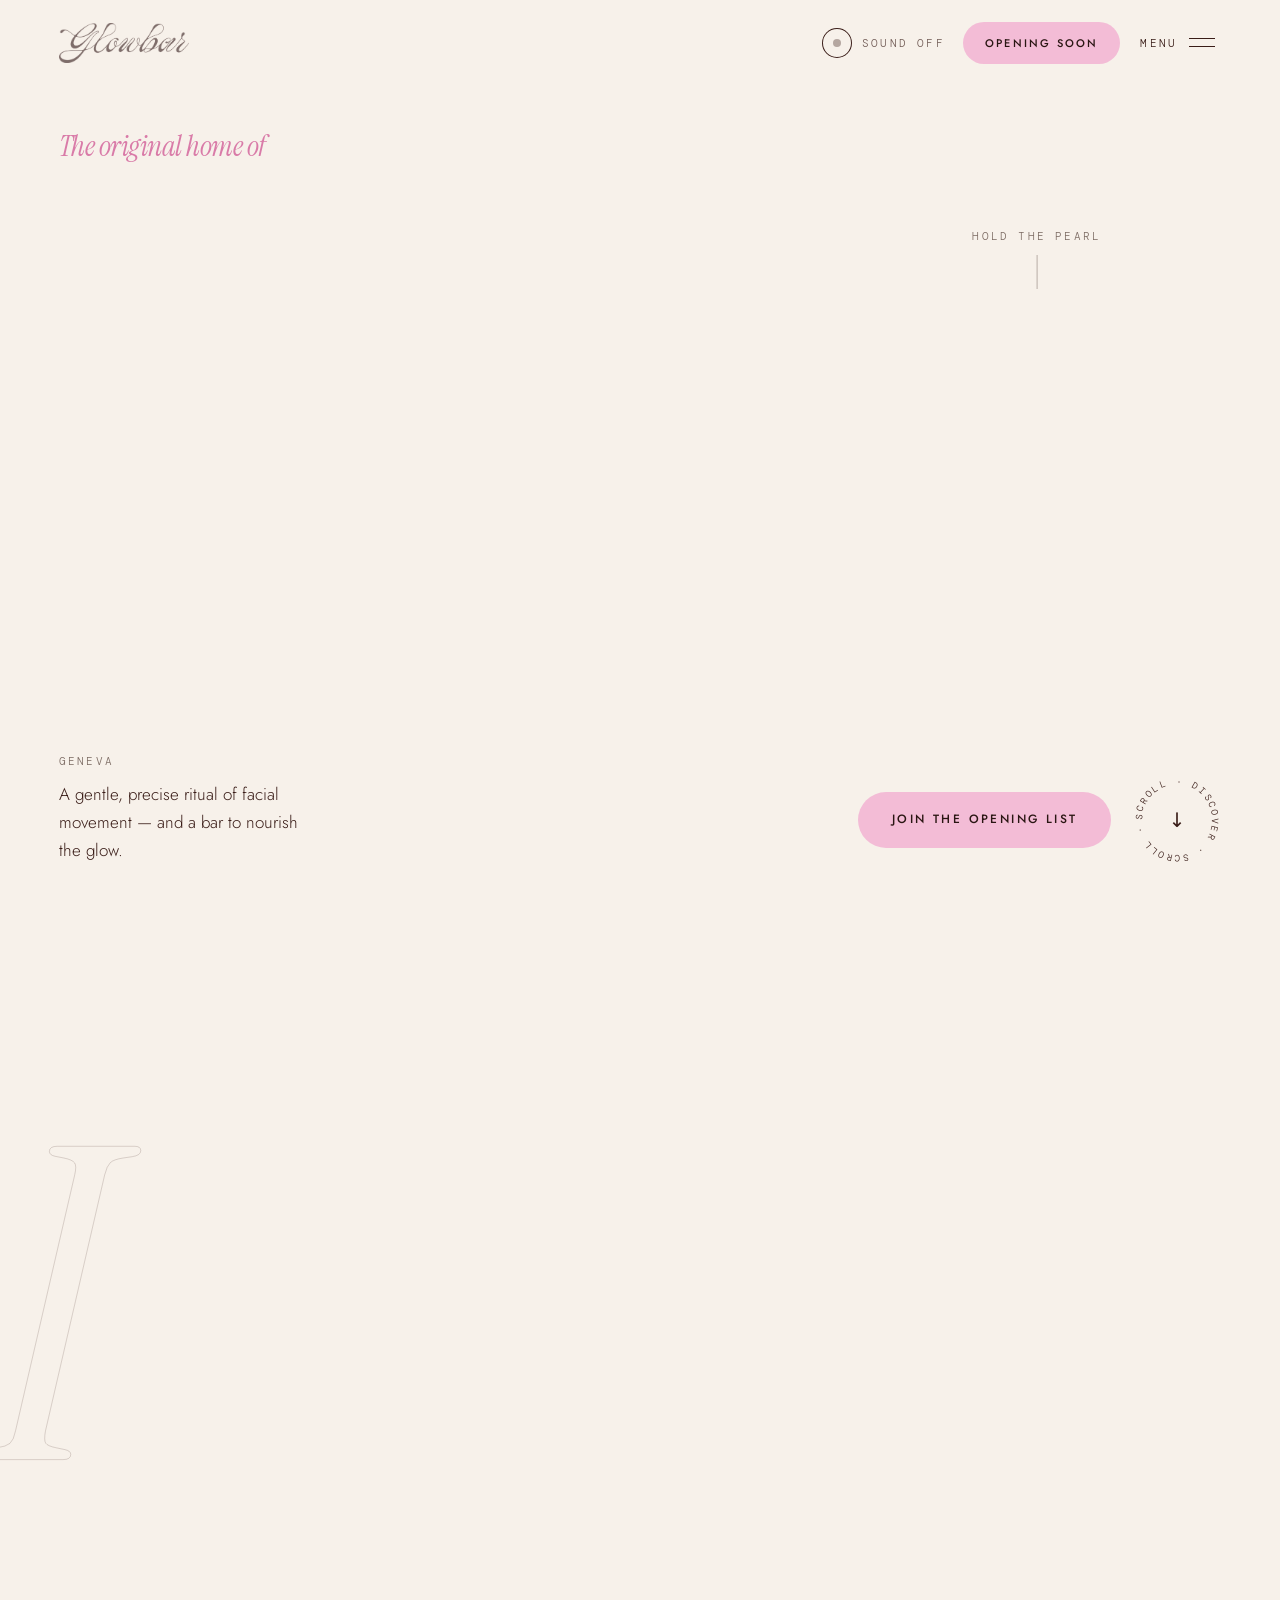
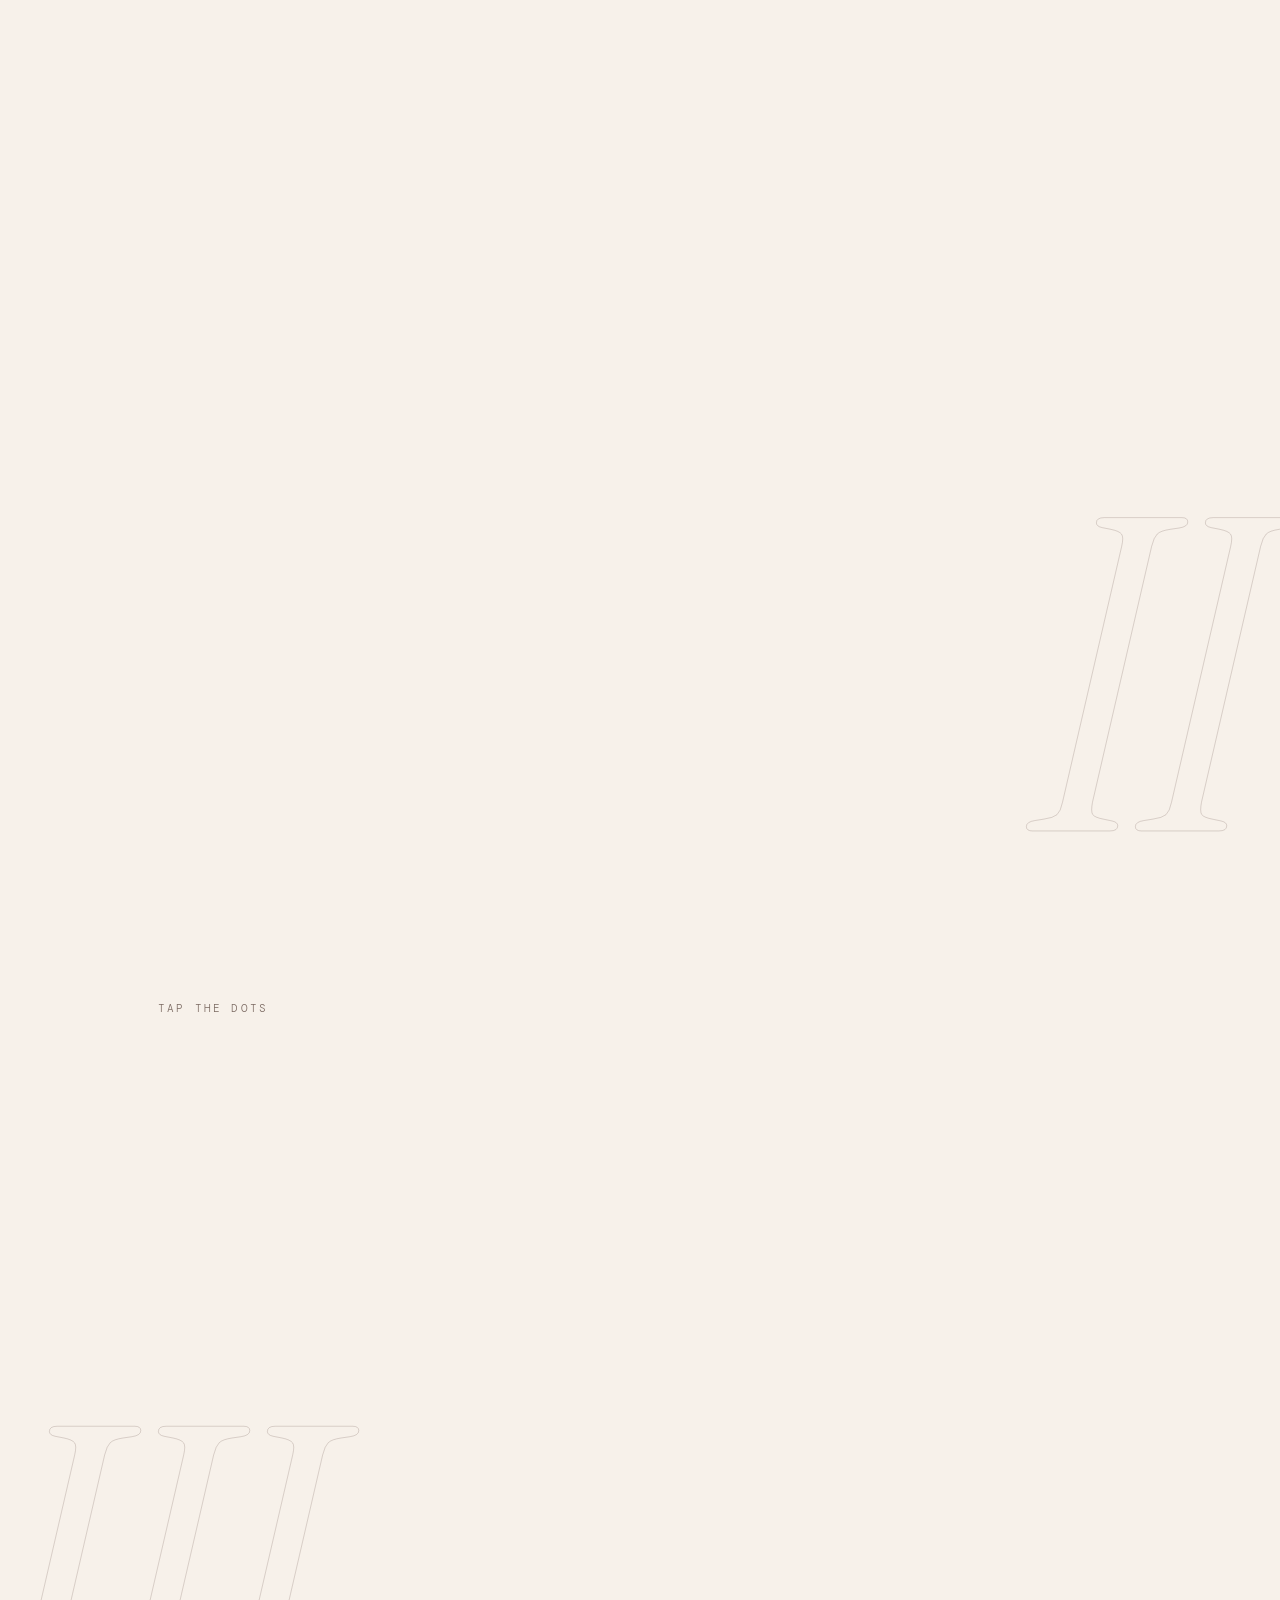
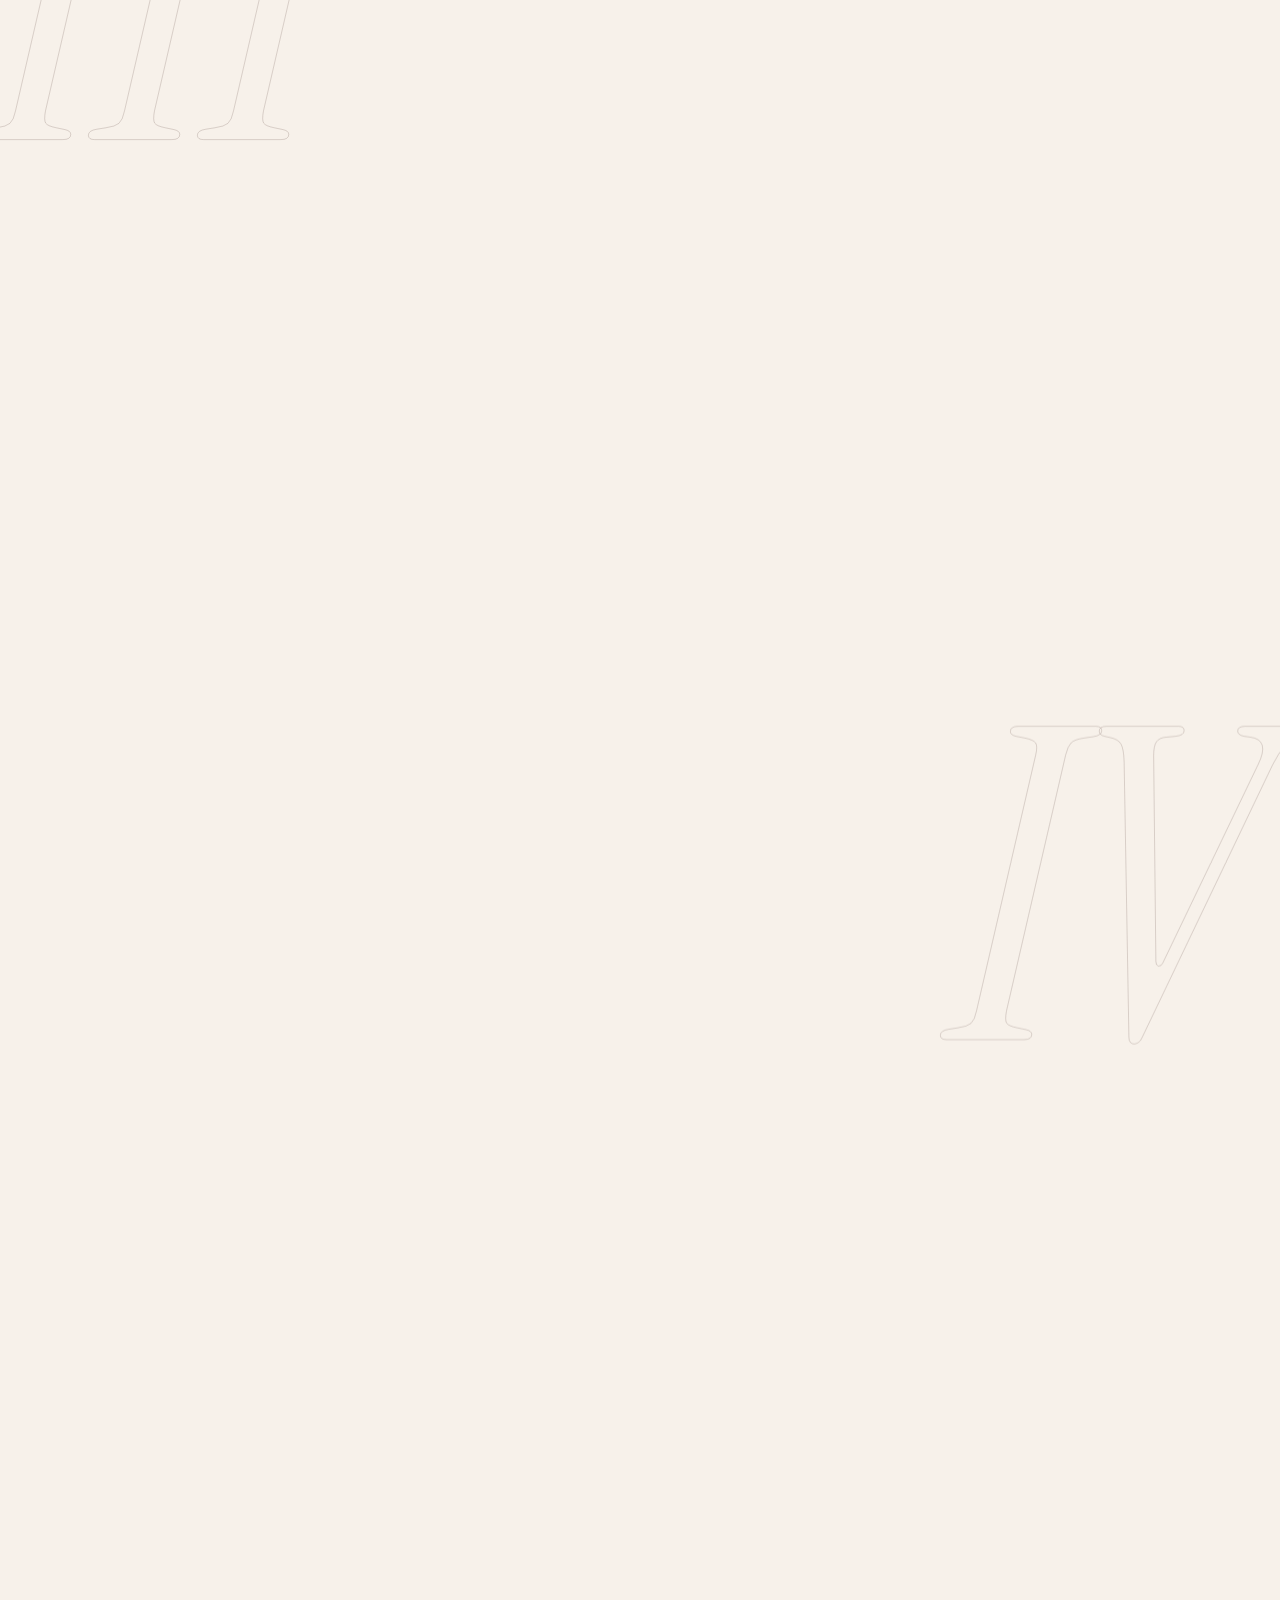
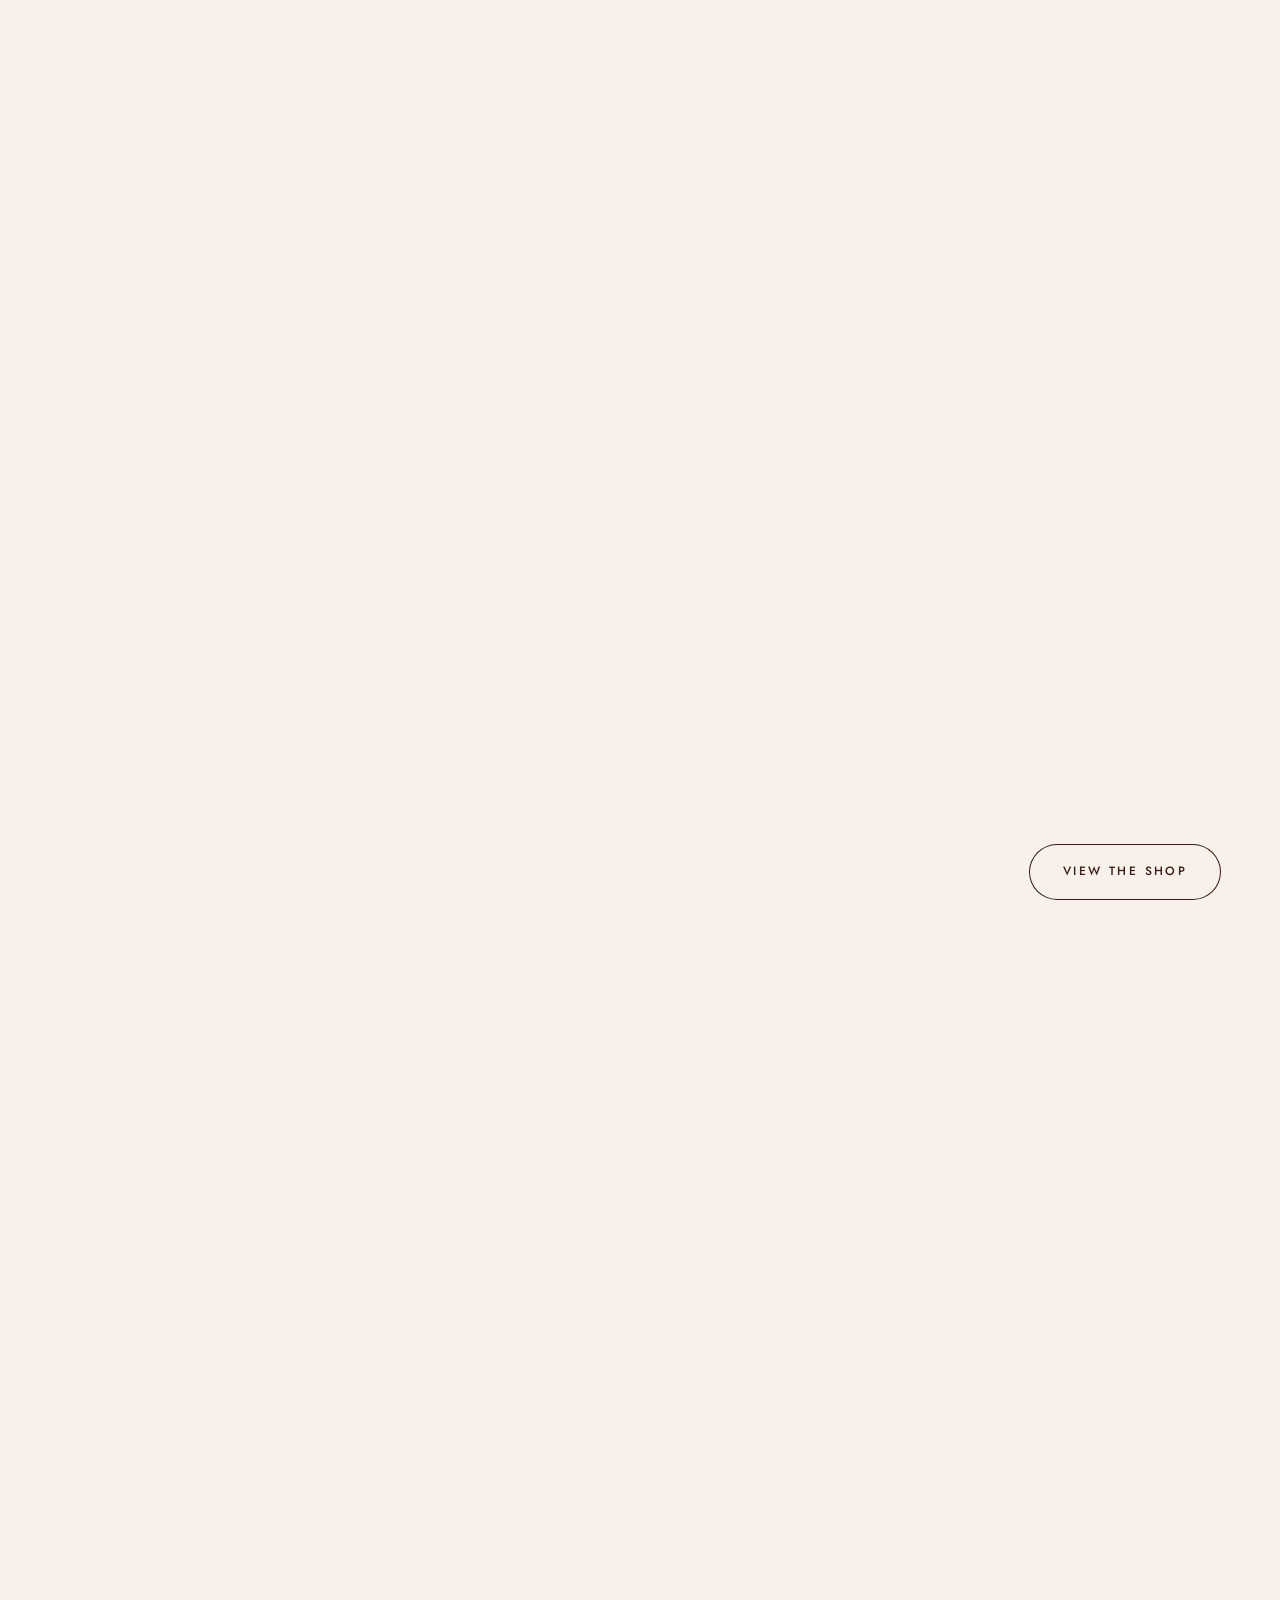
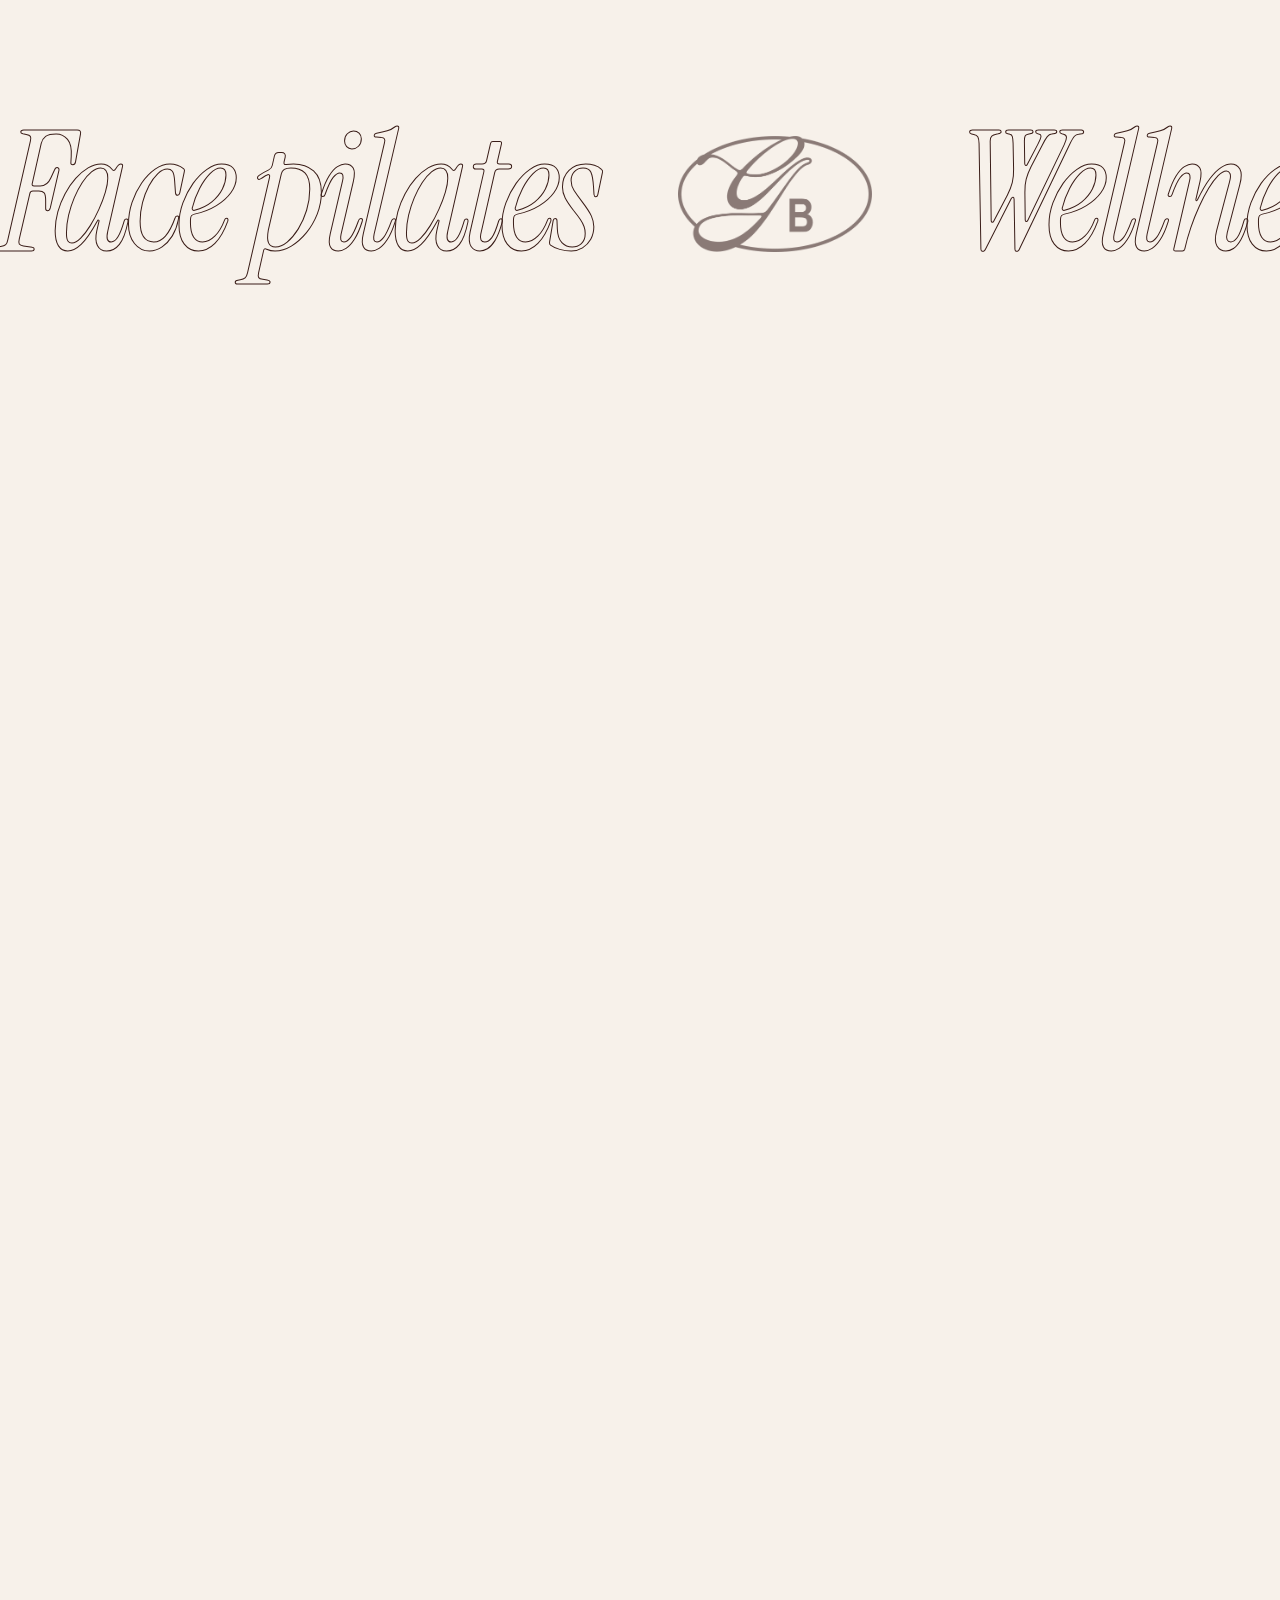
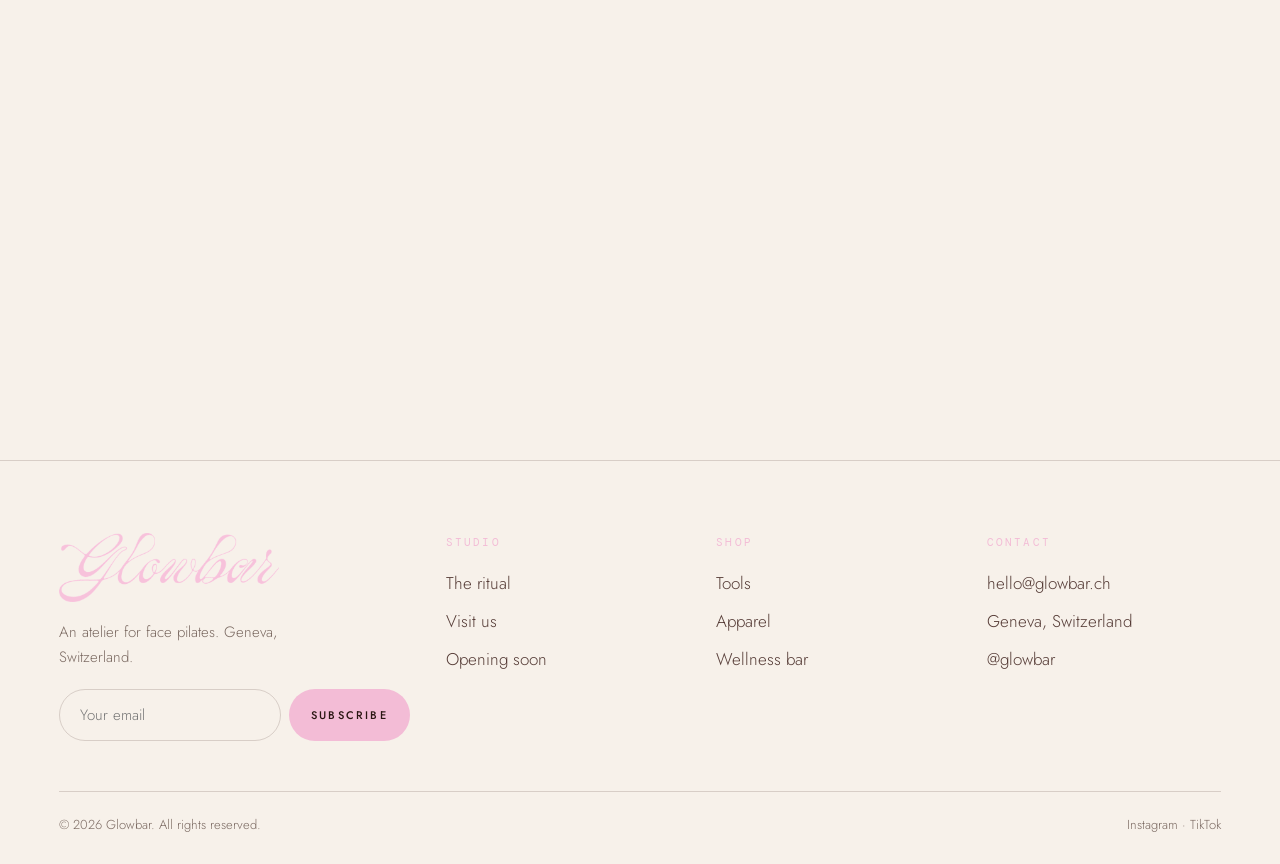
==== 1-perle/index.html @ d40202db "Dossiers de versions renommés (adresses uniques) pour éviter les anciennes copies en cache Les adres" ====
<!DOCTYPE html>
<html lang="en">
<head>
<meta name="robots" content="noindex, nofollow">
<meta charset="UTF-8">
<meta name="viewport" content="width=device-width, initial-scale=1.0, viewport-fit=cover">
<title>Glowbar — The Original Home of Face Pilates | Geneva</title>
<meta name="description" content="Glowbar — the original home of face pilates in Geneva. A gentle, precise ritual of facial movement, and a wellness bar to nourish the glow.">
<meta name="theme-color" content="#F7F1EA">
<link rel="icon" href="assets/logos/monogram-taupe.png">
<link rel="preload" as="image" href="assets/hero-model.webp" type="image/webp">
<link rel="preconnect" href="https://fonts.googleapis.com">
<link rel="preconnect" href="https://fonts.gstatic.com" crossorigin>
<link href="https://fonts.googleapis.com/css2?family=DM+Mono&family=Instrument+Serif:ital@0;1&family=Jost:wght@300;400;500&display=swap" rel="stylesheet">
<script>
  document.documentElement.classList.add('js');
  try{ if(sessionStorage.getItem('glowbar-v4-seen')) document.documentElement.classList.add('seen'); }catch(e){}
</script>
<link rel="stylesheet" href="styles.css">
</head>
<body data-theme="light">

<div class="loader" aria-hidden="true">
  <div class="lp"></div>
  <div class="loader-word"><span>Breathe in</span><span>Lift</span><span>Glow</span></div>
  <span class="loader-count mono">00</span>
</div>
<div class="cursor" aria-hidden="true"></div>
<canvas id="pearl" aria-hidden="true"></canvas>

<header class="nav">
  <a href="index.html" class="brand" aria-label="Glowbar — home">
    <img class="logo-light" src="assets/logos/wordmark-taupe.png" alt="Glowbar" width="1400" height="439">
    <img class="logo-dark" src="assets/logos/wordmark-pink.png" alt="" width="1400" height="439">
  </a>
  <div class="nav-right">
    <button class="sound mono" aria-pressed="false" aria-label="Toggle sound"><i></i><span>Sound off</span></button>
    <a href="#book" class="btn btn-sm" data-magnetic>Opening soon</a>
    <button class="menu-btn mono" aria-expanded="false" aria-controls="menu"><span>Menu</span><i></i></button>
  </div>
</header>

<nav class="menu" id="menu" aria-label="Main">
  <ol>
    <li><a href="#ritual"><small>01</small>The ritual</a></li>
    <li><a href="#studio"><small>02</small>The studio</a></li>
    <li><a href="shop.html"><small>03</small>The shop</a></li>
    <li><a href="#book"><small>04</small>Opening soon</a></li>
  </ol>
  <div class="menu-foot mono"><span>Geneva, Switzerland</span><a href="mailto:hello@glowbar.ch">hello@glowbar.ch</a></div>
</nav>


<main>

  <!-- HERO -->
  <section class="hero" data-sec data-theme="light">
    <i class="anchor a-hero" data-pearl data-r="17" data-rm="26" data-a="#F5C4DC" data-b="#E48FB9"></i>
    <h1>
      <span class="kick">The original home of</span>
      <span class="hw w1" data-chars>Face</span>
      <span class="sr-only">Pilates</span>
    </h1>
    <div class="hero-stage">
      <img class="m-base" src="assets/hero-model.webp" alt="Glowbar client holding pink sculpting weights" width="1911" height="2400" fetchpriority="high" decoding="async" draggable="false">
      <span class="hw w2" data-chars aria-hidden="true">Pilates</span>
      <img class="m-head" src="assets/hero-head.webp" alt="" aria-hidden="true" width="1911" height="2400" decoding="async" draggable="false">
    </div>
    <span class="hint mono"><span>Hold the pearl</span></span>
    <div class="hero-foot">
      <div>
        <span class="mono">Geneva</span>
        <p>A gentle, precise ritual of facial movement — and a bar to nourish the glow.</p>
      </div>
      <div class="hero-cta">
        <a href="#book" class="btn" data-magnetic>Join the opening list</a>
        <a href="#ritual" class="scroll-ring" aria-label="Scroll to discover">
          <svg viewBox="0 0 100 100" aria-hidden="true"><defs><path id="circ" d="M50,50 m-40,0 a40,40 0 1,1 80,0 a40,40 0 1,1 -80,0"/></defs><text><textPath href="#circ" textLength="246" lengthAdjust="spacing">Scroll · Discover · Scroll · </textPath></text></svg>
          <b aria-hidden="true">↓</b>
        </a>
      </div>
    </div>
  </section>

  <!-- I -->
  <section class="alcove" id="ritual" data-sec data-theme="light">
    <span class="roman" data-drift aria-hidden="true">I</span>
    <div class="copy">
      <span class="idx mono rv">01 / 04</span>
      <h2 data-split>Face <em>pilates.</em></h2>
      <p class="rv" style="--d:.2s">Expert-guided movement for the forty muscles no cream can reach.</p>
      <a href="#book" class="link rv" style="--d:.3s">Opening soon <span aria-hidden="true">→</span></a>
    </div>
    <div class="media">
      <i class="anchor" data-pearl data-r="11" data-a="#F7CADB" data-b="#E58BA9" style="left:2%;top:94%"></i>
      <div class="frame f-arch px mask"><img src="assets/treatment-ball.jpg" alt="Facial sculpting tool applied to the cheek" style="object-position:62% 50%" loading="lazy" decoding="async"></div>
    </div>
  </section>

  <!-- II -->
  <section class="alcove flip" data-sec data-theme="blush">
    <span class="roman" data-drift aria-hidden="true">II</span>
    <div class="copy">
      <span class="idx mono rv">02 / 04</span>
      <h2 data-split>The <em>tools.</em></h2>
      <p class="rv" style="--d:.2s">Mirror steel, a sculpting ball and a soft headband — the ritual, at home.</p>
      <a href="shop.html" class="link rv" style="--d:.3s">Shop the tools <span aria-hidden="true">→</span></a>
    </div>
    <div class="media">
      <i class="anchor" data-pearl data-r="9" data-a="#F8DFB8" data-b="#D9A55F" style="left:97%;top:16%"></i>
      <div class="frame f-prod mask"><img src="assets/tools-flatlay.jpg" alt="Glowbar headband, mirror gua sha and sculpting ball" loading="lazy" decoding="async"></div>
      <button class="hs" style="left:35%;top:62%" aria-expanded="false" aria-label="Signature headband"><span class="hs-card"><b>Signature Headband</b><span>CHF 28</span><a href="shop.html">View in shop</a></span></button>
      <button class="hs" style="left:51%;top:77%" aria-expanded="false" aria-label="Mirror gua sha"><span class="hs-card"><b>Mirror Gua Sha</b><span>CHF 64</span><a href="shop.html">View in shop</a></span></button>
      <button class="hs left" style="left:80%;top:72%" aria-expanded="false" aria-label="Sculpting ball"><span class="hs-card"><b>The Sculpting Ball</b><span>CHF 58</span><a href="shop.html">View in shop</a></span></button>
      <span class="note mono">Tap the dots</span>
    </div>
  </section>

  <!-- III -->
  <section class="alcove" data-sec data-theme="light">
    <span class="roman" data-drift aria-hidden="true">III</span>
    <div class="copy">
      <span class="idx mono rv">03 / 04</span>
      <h2 data-split>The wellness <em>bar.</em></h2>
      <p class="rv" style="--d:.2s">Glow-optimised blends, poured to order after every session.</p>
      <a href="shop.html" class="link rv" style="--d:.3s">See the blends <span aria-hidden="true">→</span></a>
    </div>
    <div class="media">
      <i class="anchor" data-pearl data-r="10" data-a="#FCCDBD" data-b="#EE8C7C" style="left:4%;top:30%"></i>
      <div class="frame f-tall px mask"><img src="assets/smoothie-pour.jpg" alt="A Glowbar smoothie being poured" loading="lazy" decoding="async"></div>
    </div>
  </section>

  <!-- IV -->
  <section class="alcove flip" id="studio" data-sec data-theme="blush">
    <span class="roman" data-drift aria-hidden="true">IV</span>
    <div class="copy">
      <span class="idx mono rv">04 / 04</span>
      <h2 data-split>A pause, <em>just for you.</em></h2>
      <p class="rv" style="--d:.2s">Soft light, heated chairs, a quiet room in the heart of Geneva.</p>
      <a href="#book" class="link rv" style="--d:.3s">Step inside <span aria-hidden="true">→</span></a>
    </div>
    <div class="media">
      <i class="anchor" data-pearl data-r="12" data-a="#EDC9EA" data-b="#BE8CCB" style="left:96%;top:88%"></i>
      <div class="frame f-wide px mask"><img src="assets/studio-interior.jpg" alt="Glowbar studio interior" style="object-position:58% 50%" loading="lazy" decoding="async"></div>
    </div>
  </section>

  <!-- PROOF -->
  <section class="proof" data-sec data-theme="dark">
    <i class="anchor" data-pearl data-r="36" data-rm="30" data-a="#F3BCD6" data-b="#B14E7F" style="left:82%;top:58%"></i>
    <span class="mono rv" style="margin-bottom:26px;color:var(--muted)">Why the face deserves a workout</span>
    <h2 data-split>Beauty has evolved everywhere except <em>the face.</em></h2>
    <div class="stats">
      <div class="stat rv"><b data-count="90" data-suffix="%">90%</b><p>of beauty products only treat the surface layer of the skin.</p></div>
      <div class="stat rv" style="--d:.12s"><b data-count="40" data-suffix="+">40+</b><p>facial muscles left untrained by any dedicated method — until now.</p></div>
      <div class="stat rv" style="--d:.24s"><b data-count="80" data-suffix="%">80%</b><p>of visible aging is driven by tension and circulation.</p></div>
    </div>
  </section>

  <!-- SHOP -->
  <section class="shop" data-sec data-theme="light">
    <i class="anchor" data-pearl data-r="8" data-a="#F7CADB" data-b="#E58BA9" style="left:94%;top:8%"></i>
    <div class="shop-head">
      <h2 data-split>Bring the atelier <em>home.</em></h2>
      <a href="shop.html" class="btn btn-ghost" data-magnetic>View the shop</a>
    </div>
    <div class="rail">
      <a href="shop.html" class="p rv">
        <div class="p-media"><span class="p-tag">Best-seller</span><img src="assets/product-collagen-cream.jpg" alt="Glowbar Collagen Cream" loading="lazy" width="402" height="476"></div>
        <div class="p-body"><div><span class="cat mono">Skincare</span><h3>Collagen Cream</h3><span class="price">CHF 54</span></div><span class="add" aria-hidden="true">+</span></div>
      </a>
      <a href="shop.html" class="p rv" style="--d:.12s">
        <div class="p-media"><img src="assets/product-tools-set.jpg" alt="Mirror gua sha engraved Glowbar" loading="lazy" width="1600" height="1600"></div>
        <div class="p-body"><div><span class="cat mono">Tools</span><h3>Mirror Gua Sha</h3><span class="price">CHF 64</span></div><span class="add" aria-hidden="true">+</span></div>
      </a>
      <a href="shop.html" class="p rv" style="--d:.24s">
        <div class="p-media"><img src="assets/product-smoothie-lineup.jpg" alt="Glowbar glow smoothie range" loading="lazy" width="1800" height="1005" style="object-position:38% 50%"></div>
        <div class="p-body"><div><span class="cat mono">Smoothies</span><h3>Glow Berry</h3><span class="price">CHF 12</span></div><span class="add" aria-hidden="true">+</span></div>
      </a>
    </div>
  </section>

  <!-- MARQUEE (moves with the scroll) -->
  <div class="marquee" data-sec data-theme="light" aria-hidden="true">
    <div class="marquee-track" data-marquee>
      <span>Face pilates <img src="assets/logos/monogram-taupe.png" alt=""> Wellness bar <img src="assets/logos/monogram-taupe.png" alt=""> Geneva <img src="assets/logos/monogram-taupe.png" alt=""></span>
      <span>Face pilates <img src="assets/logos/monogram-taupe.png" alt=""> Wellness bar <img src="assets/logos/monogram-taupe.png" alt=""> Geneva <img src="assets/logos/monogram-taupe.png" alt=""></span>
      <span>Face pilates <img src="assets/logos/monogram-taupe.png" alt=""> Wellness bar <img src="assets/logos/monogram-taupe.png" alt=""> Geneva <img src="assets/logos/monogram-taupe.png" alt=""></span>
    </div>
  </div>

  <!-- QUOTE -->
  <section class="quote" data-sec data-theme="light">
    <img class="rv" src="assets/logos/monogram-taupe.png" alt="" width="900" height="542">
    <blockquote data-split>I created the wellness destination I always wished existed.</blockquote>
    <cite class="mono rv" style="--d:.3s"><b>Sabrina Dusi</b> — Founder, Glowbar</cite>
  </section>

  <!-- FINAL -->
  <section class="final" id="book" data-sec data-theme="dark">
    <i class="anchor" data-pearl data-r="46" data-rm="52" data-a="#F3BCD6" data-b="#B14E7F" style="left:50%;top:112%"></i>
    <span class="mono rv" style="margin-bottom:30px;color:var(--muted)">Coming soon · Geneva</span>
    <h2 data-split>Our boudoir <em>opens soon.</em></h2>
    <p class="rv" style="--d:.2s">Booking opens shortly. Leave your email and be the first to reserve your session.</p>
    <div class="cta rv" style="--d:.3s">
      <a href="#newsletter" class="btn" data-magnetic>Join the opening list</a>
      <a href="mailto:hello@glowbar.ch" class="btn btn-ghost" data-magnetic>hello@glowbar.ch</a>
    </div>
  </section>

</main>

<footer data-sec data-theme="dark" data-probe=".8">
  <i class="anchor" data-pearl data-r="0" data-a="#F3BCD6" data-b="#B14E7F" style="left:50%;top:0"></i>
  <div class="foot-top">
    <div>
      <img src="assets/logos/wordmark-pink.png" alt="Glowbar" width="1400" height="439" loading="lazy">
      <p>An atelier for face pilates. Geneva, Switzerland.</p>
      <form class="nl" id="newsletter" data-form>
        <label class="sr-only" for="nl-email">Email address</label>
        <input type="email" id="nl-email" placeholder="Your email" autocomplete="email" required>
        <button type="submit" class="btn btn-sm" data-magnetic>Subscribe</button>
      </form>
      <p class="form-note" hidden>You're on the list — welcome to the glow.</p>
    </div>
    <div class="foot-col"><h4>Studio</h4><ul><li><a href="#ritual">The ritual</a></li><li><a href="#studio">Visit us</a></li><li><a href="#book">Opening soon</a></li></ul></div>
    <div class="foot-col"><h4>Shop</h4><ul><li><a href="shop.html">Tools</a></li><li><a href="shop.html">Apparel</a></li><li><a href="shop.html">Wellness bar</a></li></ul></div>
    <div class="foot-col"><h4>Contact</h4><ul><li><a href="mailto:hello@glowbar.ch">hello@glowbar.ch</a></li><li><a href="#book">Geneva, Switzerland</a></li><li><a href="#">@glowbar</a></li></ul></div>
  </div>
  <div class="foot-bottom"><span>© 2026 Glowbar. All rights reserved.</span><span>Instagram · TikTok</span></div>
</footer>

<script src="assets/lenis.min.js"></script>
<script src="pearl.js"></script>
<script src="main.js"></script>
</body>
</html>
---- 1-perle/styles.css ----
/* Glowbar — V4 « Perle » : récit au scroll, perle 3D, luxe doux */

:root{
  --ivory:#F7F1EA; --blush:#F8E3EA; --cocoa:#2A1613; --brown:#4A211C; --ink:#3A1D18;
  --pink:#F3BCD6; --pink-soft:#FBE6EF; --pink-deep:#D97BA8; --honey:#D9A96B;
  --bg:var(--ivory); --fg:var(--ink); --muted:#7B6A62; --line:rgba(58,29,24,.16);

  --serif:'Instrument Serif','Times New Roman',serif;
  --sans:'Jost',system-ui,sans-serif;
  --mono:'DM Mono',ui-monospace,monospace;

  --edge:clamp(20px,4.6vw,72px);
  --ease:cubic-bezier(.16,.8,.3,1);
  --ease-io:cubic-bezier(.76,0,.24,1);
}
body[data-theme="blush"]{ --bg:var(--blush); }
body[data-theme="dark"]{ --bg:var(--cocoa); --fg:#F7ECE6; --muted:rgba(247,236,230,.66); --line:rgba(247,236,230,.2); }

*,*::before,*::after{ box-sizing:border-box; }
html{ background:var(--ivory); overflow-anchor:none; overflow-x:clip; max-width:100%; }
html.lenis, html.lenis body{ height:auto; }
.lenis.lenis-smooth{ scroll-behavior:auto !important; }
.lenis.lenis-stopped{ overflow:hidden; }
body{
  margin:0; background:var(--bg); color:var(--fg);
  font-family:var(--sans); font-weight:300; font-size:17px; line-height:1.65; -webkit-font-smoothing:antialiased;
  transition:background .9s var(--ease), color .9s var(--ease);
}
img,video{ max-width:100%; height:auto; display:block; }
a{ color:inherit; text-decoration:none; }
button{ font:inherit; color:inherit; background:none; border:0; padding:0; cursor:pointer; }
p{ margin:0; }
h1,h2,h3{ margin:0; font-family:var(--serif); font-weight:400; letter-spacing:-.02em; }
em{ font-style:italic; color:var(--pink-deep); }
::selection{ background:var(--pink); color:var(--cocoa); }
:focus-visible{ outline:2px solid var(--pink-deep); outline-offset:4px; border-radius:4px; }
.sr-only{ position:absolute; width:1px; height:1px; overflow:hidden; clip:rect(0 0 0 0); white-space:nowrap; }
.mono{ font-family:var(--mono); font-size:11px; letter-spacing:.2em; text-transform:uppercase; }

@view-transition{ navigation:auto; }
::view-transition-old(root){ animation:.4s var(--ease) both vt-out; }
::view-transition-new(root){ animation:.7s var(--ease) both vt-in; }
@keyframes vt-out{ to{ opacity:0; } }
@keyframes vt-in{ from{ opacity:0; transform:translateY(16px); } }

/* ---------- the pearl canvas lives behind all content ---------- */
#pearl{ position:fixed; left:0; top:0; z-index:0; pointer-events:none; }
main, footer{ position:relative; z-index:1; }
main{ overflow-x:clip; }
body{ overflow-x:clip; }
.anchor{ position:absolute; width:0; height:0; pointer-events:none; }
.a-hero{ left:81%; top:50%; }
.no-gl .anchor::after{ content:""; position:absolute; width:calc(var(--r,12) * 2vmin); aspect-ratio:1; left:calc(var(--r,12) * -1vmin); top:calc(var(--r,12) * -1vmin);
  border-radius:50%; background:radial-gradient(circle at 32% 28%,#fff,var(--pink-soft) 25%,var(--pink) 70%,var(--pink-deep) 130%); opacity:.8; }

/* ---------- loader (a micro-story : breathe, lift, glow) ---------- */
.loader{ display:none; }
.js .loader{
  display:flex; position:fixed; inset:0; z-index:300; background:var(--cocoa); color:#F7ECE6; flex-direction:column; align-items:center; justify-content:center; gap:34px;
  transition:transform 1.2s var(--ease-io); will-change:transform; border-radius:0 0 50% 50% / 0 0 8vh 8vh;
}
.loader.done{ transform:translateY(-104%); pointer-events:none; }
.loader.gone{ display:none !important; }
.js.seen .loader{ display:none !important; }
.lp{ width:clamp(90px,14vw,150px); aspect-ratio:1; border-radius:50%; transform:scale(.3);
  background:radial-gradient(circle at 32% 28%,#fff,var(--pink-soft) 22%,var(--pink) 68%,#C9669A 130%); box-shadow:0 0 90px 10px rgba(243,188,214,.35);
  animation:lp 2.4s var(--ease-io) forwards; }
@keyframes lp{ 0%{ transform:scale(.3);} 35%{ transform:scale(1);} 55%{ transform:scale(.8);} 100%{ transform:scale(1.15);} }
.loader-word{ font-family:var(--serif); font-style:italic; font-size:clamp(30px,4vw,52px); height:1.2em; overflow:hidden; line-height:1.2; }
.loader-word span{ display:block; animation:lw 2.4s var(--ease-io) forwards; }
@keyframes lw{ 0%{ transform:translateY(0);} 30%{ transform:translateY(0);} 36%{ transform:translateY(-100%);} 64%{ transform:translateY(-100%);} 70%{ transform:translateY(-200%);} 100%{ transform:translateY(-200%);} }
.loader-count{ position:absolute; left:var(--edge); bottom:28px; opacity:.6; }

/* ---------- cursor ---------- */
.cursor{ display:none; }
@media (hover:hover) and (pointer:fine){
  .cursor{ display:block; position:fixed; left:0; top:0; z-index:250; pointer-events:none; width:46px; height:46px; margin:-23px 0 0 -23px; border-radius:50%;
    border:1px solid var(--fg); display:grid; place-items:center; font-family:var(--mono); font-size:9px; letter-spacing:.2em; text-transform:uppercase;
    transition:width .5s var(--ease), height .5s var(--ease), margin .5s var(--ease), background .4s, border-color .4s, opacity .4s; mix-blend-mode:normal; opacity:0; }
  .cursor.show{ opacity:1; }
  .cursor.link{ width:74px; height:74px; margin:-37px 0 0 -37px; background:var(--pink); border-color:var(--pink); color:var(--cocoa); }
  .cursor.pearl{ width:92px; height:92px; margin:-46px 0 0 -46px; background:var(--pink); border-color:var(--pink); color:var(--cocoa); }
  .cursor.down{ transform:scale(.85); }
  body.has-cursor, body.has-cursor a, body.has-cursor button{ cursor:none; }
}

/* ---------- nav ---------- */
.nav{ position:fixed; left:0; right:0; top:0; z-index:120; display:flex; align-items:center; justify-content:space-between; padding:20px var(--edge);
  transition:transform .7s var(--ease), color .6s; }
.nav.hide{ transform:translateY(-120%); }
.brand{ position:relative; display:block; width:130px; }
.brand img{ width:100%; transition:opacity .5s, transform .6s var(--ease); }
.brand .logo-dark{ position:absolute; left:0; top:0; opacity:0; }
body[data-theme="dark"] .brand .logo-dark, .menu-open .brand .logo-dark{ opacity:1; }
body[data-theme="dark"] .brand .logo-light, .menu-open .brand .logo-light{ opacity:0; }
.brand:hover img{ transform:scale(1.04); }
.nav-right{ display:flex; align-items:center; gap:14px; }
.menu-btn{ display:flex; align-items:center; gap:12px; padding:12px 6px; }
.menu-btn i{ position:relative; width:26px; height:9px; display:block; }
.menu-btn i::before, .menu-btn i::after{ content:""; position:absolute; left:0; right:0; height:1px; background:currentColor; transition:transform .6s var(--ease), top .6s var(--ease); }
.menu-btn i::before{ top:0; } .menu-btn i::after{ top:8px; }
.menu-open .menu-btn i::before{ top:4px; transform:rotate(45deg); }
.menu-open .menu-btn i::after{ top:4px; transform:rotate(-45deg); }
.menu-open .nav{ color:#F7ECE6; }

.menu{ position:fixed; inset:0; z-index:110; background:var(--cocoa); color:#F7ECE6; display:flex; flex-direction:column; justify-content:center; padding:110px var(--edge) 40px;
  clip-path:circle(0 at calc(100% - 70px) 40px); visibility:hidden; transition:clip-path 1s var(--ease-io), visibility 0s 1s; }
.menu.open{ clip-path:circle(150% at calc(100% - 70px) 40px); visibility:visible; transition:clip-path 1s var(--ease-io), visibility 0s; }
.menu ol{ list-style:none; margin:0; padding:0; counter-reset:m; }
.menu li{ overflow:hidden; border-top:1px solid rgba(247,236,230,.14); }
.menu li:last-child{ border-bottom:1px solid rgba(247,236,230,.14); }
.menu a{ display:flex; align-items:baseline; gap:24px; padding:clamp(14px,2.6vh,24px) 0; font-family:var(--serif); font-size:clamp(28px,3.4vw,50px); line-height:1.05; letter-spacing:-.02em;
  transform:translateY(110%); transition:transform .9s var(--ease), color .4s, padding .6s var(--ease); }
.menu.open a{ transform:none; }
.menu.open li:nth-child(1) a{ transition-delay:.25s, 0s, 0s } .menu.open li:nth-child(2) a{ transition-delay:.32s, 0s, 0s }
.menu.open li:nth-child(3) a{ transition-delay:.39s, 0s, 0s } .menu.open li:nth-child(4) a{ transition-delay:.46s, 0s, 0s }
.menu a small{ font-family:var(--mono); font-size:11px; letter-spacing:.2em; opacity:.55; }
.menu a:hover{ color:var(--pink); padding-left:18px; font-style:italic; }
.menu-foot a{ display:inline; padding:0; font-family:var(--mono); font-size:11px; letter-spacing:.2em; line-height:1.6; transform:none !important; }
.menu-foot a:hover{ padding:0; font-style:normal; }
.menu-foot{ display:flex; justify-content:space-between; gap:20px; margin-top:34px; opacity:.6; flex-wrap:wrap; }

/* ---------- buttons ---------- */
.btn{ position:relative; display:inline-flex; align-items:center; gap:12px; padding:18px 34px; border-radius:999px; overflow:hidden; isolation:isolate; white-space:nowrap;
  font-family:var(--sans); font-weight:500; font-size:12px; letter-spacing:.2em; text-transform:uppercase; background:var(--pink); color:var(--cocoa);
  transition:color .5s var(--ease), transform .5s var(--ease), border-color .4s; will-change:transform; }
.btn::before{ content:""; position:absolute; inset:-1px; z-index:-1; background:var(--fg); border-radius:50% 50% 0 0 / 100% 100% 0 0; transform:translateY(102%);
  transition:transform .6s var(--ease), border-radius .6s var(--ease); }
.btn:hover::before, .btn:focus-visible::before{ transform:none; border-radius:0; }
.btn:hover{ color:var(--bg); }
.btn-sm{ padding:12px 22px; font-size:11px; }
.btn-ghost{ background:transparent; color:var(--fg); box-shadow:inset 0 0 0 1px var(--fg); }
.btn-ghost::before{ background:var(--pink); }
.btn-ghost:hover{ color:var(--cocoa); }
.link{ display:inline-flex; align-items:center; gap:12px; font-family:var(--mono); font-size:11px; letter-spacing:.2em; text-transform:uppercase; padding-bottom:6px;
  background:linear-gradient(var(--pink-deep),var(--pink-deep)) left bottom/100% 1px no-repeat; transition:gap .5s var(--ease), background-size .5s var(--ease); }
.link:hover{ gap:20px; background-size:38% 1px; }

/* ---------- reveal system ---------- */
.rv{ opacity:0; transform:translateY(36px); transition:opacity 1.1s var(--ease), transform 1.2s var(--ease); transition-delay:var(--d,0s); }
.rv.in{ opacity:1; transform:none; }
.w{ display:inline-block; overflow:hidden; vertical-align:top; padding-bottom:.14em; margin-bottom:-.14em; }
.wi{ display:inline-block; transform:translateY(115%); transition:transform 1.2s var(--ease); transition-delay:calc(var(--i,0) * 60ms + var(--d,0s)); }
.in .wi, .wi.in{ transform:none; }
.mask{ clip-path:inset(0 0 100% 0); transition:clip-path 1.5s var(--ease); }
.mask.in{ clip-path:inset(0 0 0 0); }
.mask img{ transform:scale(1.2); transition:transform 2s var(--ease); }
.mask.in img{ transform:scale(1); }
.px{ overflow:hidden; }
.px img{ width:100%; height:116%; object-fit:cover; will-change:transform; }

/* ---------- hero ---------- */
.hero{ position:relative; height:max(100svh,700px); overflow:hidden; }
.hero h1{ position:absolute; inset:0; pointer-events:none; }
.kick{ z-index:1; position:absolute; left:4.6vw; top:13.5%; font-family:var(--serif); font-style:italic; font-size:clamp(20px,2.3vw,34px); color:var(--pink-deep); white-space:nowrap; }
.hw{ position:absolute; display:block; font-family:var(--serif); font-size:clamp(130px,24.5vw,400px); line-height:.9; letter-spacing:-.05em; white-space:nowrap; padding:0 .04em .1em; overflow:hidden; }
.hw.w1{ z-index:1; left:4vw; top:17%; transform:translate(calc(var(--mx,0) * -16px), calc(var(--my,0) * -8px)); }
.hw.w2{ z-index:2; left:57%; top:31%; font-style:italic; color:var(--pink-deep); mix-blend-mode:multiply; font-size:calc(var(--H) * .27); line-height:.95;
  transform:translate(calc(-50% + var(--mx,0) * -28px), calc(var(--my,0) * 6px)); }
.hw .ch{ display:inline-block; transform:translateY(112%); transition:transform 1.3s var(--ease); transition-delay:calc(var(--i,0) * 70ms + .15s); }
.ready .hw .ch{ transform:none; }
.hero{ --H:min(95svh,1000px); }
.hero-stage{ position:absolute; left:50%; bottom:0; z-index:2; height:var(--H); aspect-ratio:1911/2400; pointer-events:none; user-select:none;
  transform:translateX(-50%) translate(calc(var(--mx,0) * 10px), calc(var(--my,0) * 4px)); opacity:0; transition:opacity 1.4s var(--ease) .3s; }
.ready .hero-stage{ opacity:1; }
.hero-stage img{ position:absolute; left:0; top:0; width:100%; height:100%; max-width:none; -webkit-user-drag:none; }
.m-base{ z-index:1; } .m-head{ z-index:3; }
.hero-foot{ position:absolute; left:var(--edge); right:var(--edge); bottom:clamp(20px,4vh,44px); z-index:4; display:flex; justify-content:space-between; align-items:flex-end; gap:24px; }
.hero-foot p{ max-width:26ch; color:var(--fg); }
.hero-foot .mono{ display:block; margin-bottom:10px; color:var(--muted); }
.hero-cta{ display:flex; align-items:center; gap:22px; }
.scroll-ring{ position:relative; width:88px; height:88px; display:grid; place-items:center; }
.scroll-ring svg{ position:absolute; inset:0; animation:spin 16s linear infinite; }
.scroll-ring text{ font-family:var(--mono); font-size:10.5px; letter-spacing:.32em; text-transform:uppercase; fill:var(--fg); }
.scroll-ring b{ font-weight:300; font-size:20px; animation:bob 2.2s var(--ease) infinite; }
@keyframes spin{ to{ transform:rotate(360deg);} }
@keyframes bob{ 50%{ transform:translateY(5px);} }
.hint{ position:absolute; z-index:3; transform:translateX(-50%); color:var(--muted); display:flex; flex-direction:column; align-items:center; gap:10px; transition:opacity .6s; pointer-events:none;
  left:81%; top:calc(50% - 17vmin - 70px); flex-direction:column-reverse; }
.hint::before{ content:""; width:1px; height:34px; background:currentColor; opacity:.5; transform-origin:bottom; animation:hint 2.4s var(--ease) infinite; }
@keyframes hint{ 0%{ transform:scaleY(0);} 60%{ transform:scaleY(1);} 100%{ transform:scaleY(1); opacity:0;} }
.pearl-used .hint{ opacity:0; }

/* ---------- alcoves (chapters) ---------- */
.alcove{ position:relative; min-height:100svh; padding:clamp(100px,15vh,170px) var(--edge); display:grid; grid-template-columns:repeat(12,minmax(0,1fr)); column-gap:clamp(12px,2vw,32px); align-items:center; }
.alcove .copy{ grid-column:2/6; grid-row:1; position:relative; z-index:2; }
.alcove .media{ grid-column:7/12; grid-row:1; position:relative; z-index:2; }
.alcove.flip .copy{ grid-column:8/12; }
.alcove.flip .media{ grid-column:2/7; }
.roman{ position:absolute; z-index:0; left:calc(var(--edge) - 5vw); top:50%; transform:translateY(-52%); font-family:var(--serif); font-style:italic; font-size:clamp(220px,34vw,520px); line-height:.8;
  color:transparent; -webkit-text-stroke:1px var(--line); pointer-events:none; user-select:none; will-change:transform; }
.alcove.flip .roman{ left:auto; right:calc(var(--edge) - 3vw); }
.idx{ display:block; margin-bottom:26px; color:var(--muted); }
.alcove h2{ font-size:clamp(52px,7.4vw,124px); line-height:.9; margin-bottom:28px; }
.alcove .copy p{ max-width:28ch; font-size:clamp(17px,1.35vw,20px); color:var(--muted); margin-bottom:34px; }
.frame{ position:relative; overflow:hidden; background:var(--pink-soft); }
.f-arch{ border-radius:999px 999px 10px 10px; aspect-ratio:4/5; }
.f-tall{ border-radius:999px; aspect-ratio:2/3; max-width:78%; margin-left:auto; }
.flip .f-tall{ margin-left:0; margin-right:auto; }
.f-prod{ border-radius:999px 999px 10px 10px; aspect-ratio:1600/2210; }
.f-wide{ border-radius:999px 999px 10px 10px; aspect-ratio:5/6; }
.frame img{ width:100%; height:100%; object-fit:cover; }
.frame.px img{ height:116%; }

.hs{ opacity:0; position:absolute; z-index:5; width:46px; height:46px; margin:-23px 0 0 -23px; border-radius:50%; background:rgba(255,255,255,.78); backdrop-filter:blur(8px); -webkit-backdrop-filter:blur(8px);
  display:grid; place-items:center; transition:transform .5s var(--ease), background .4s; }
.hs::before{ content:""; width:10px; height:10px; border-radius:50%; background:var(--pink-deep); transition:transform .5s var(--ease); }
.hs::after{ content:""; position:absolute; inset:-1px; border-radius:50%; border:1px solid rgba(255,255,255,.9); animation:ping 2.6s var(--ease) infinite; }
@keyframes ping{ 0%{ transform:scale(.8); opacity:1;} 100%{ transform:scale(1.9); opacity:0;} }
.mask.in ~ .hs{ opacity:1; transition:opacity .8s var(--ease) 1.3s, transform .5s var(--ease), background .4s; }
.hs:hover{ transform:scale(1.12); }
.hs.open{ background:var(--pink); } .hs.open::before{ transform:scale(.5); } .hs.open::after{ animation:none; opacity:0; }
.hs-card{ position:absolute; left:50%; top:calc(100% + 14px); min-width:210px; padding:16px 18px 18px; border-radius:16px; background:var(--ivory); color:var(--ink); text-align:left; box-shadow:0 30px 60px -24px rgba(42,22,19,.45);
  opacity:0; visibility:hidden; transform:translate(-50%,10px) scale(.96); transition:opacity .45s var(--ease), transform .6s var(--ease), visibility 0s .45s; }
.hs.open .hs-card{ opacity:1; visibility:visible; transform:translate(-50%,0) scale(1); transition:opacity .45s var(--ease), transform .6s var(--ease), visibility 0s; }
.hs.left .hs-card{ left:auto; right:-8px; transform:translate(0,10px) scale(.96); } .hs.left.open .hs-card{ transform:none; }
.hs-card b{ display:block; font-family:var(--serif); font-weight:400; font-size:24px; line-height:1.1; margin-bottom:4px; }
.hs-card span{ font-family:var(--mono); font-size:11px; letter-spacing:.14em; color:#7B6A62; display:block; margin-bottom:12px; }
.hs-card a{ font-family:var(--mono); font-size:10.5px; letter-spacing:.2em; text-transform:uppercase; border-bottom:1px solid var(--pink-deep); padding-bottom:3px; }
.media .note{ position:absolute; left:0; bottom:-34px; color:var(--muted); }

/* ---------- proof (dark) ---------- */
.proof{ position:relative; min-height:100svh; padding:clamp(100px,16vh,180px) var(--edge); display:flex; flex-direction:column; justify-content:center; }
.proof h2{ font-size:clamp(46px,6.4vw,106px); line-height:.95; max-width:13ch; margin-bottom:clamp(50px,9vh,110px); position:relative; z-index:2; }
.stats{ display:grid; grid-template-columns:repeat(3,minmax(0,1fr)); gap:clamp(20px,3vw,48px); position:relative; z-index:2; max-width:1000px; }
.stat{ border-top:1px solid var(--line); padding-top:22px; }
.stat b{ display:block; font-family:var(--serif); font-weight:400; font-size:clamp(70px,10vw,168px); line-height:.9; letter-spacing:-.04em; margin-bottom:14px; }
.stat p{ color:var(--muted); font-size:15.5px; max-width:24ch; }

/* ---------- scroll-linked marquee ---------- */
.marquee{ overflow:hidden; padding:clamp(40px,8vh,100px) 0; }
.marquee-track{ display:flex; width:max-content; gap:.5em; font-family:var(--serif); font-style:italic; font-size:clamp(70px,13vw,210px); line-height:1; letter-spacing:-.04em; white-space:nowrap; will-change:transform;
  color:transparent; -webkit-text-stroke:1px var(--fg); }
.marquee-track span{ display:inline-flex; align-items:center; gap:.5em; }
.marquee-track img{ height:.7em; width:auto; opacity:.9; }

/* ---------- shop rail ---------- */
.shop{ position:relative; padding:clamp(90px,14vh,170px) var(--edge); }
.shop-head{ display:flex; justify-content:space-between; align-items:flex-end; gap:24px; margin-bottom:clamp(36px,6vh,70px); position:relative; z-index:2; }
.shop-head h2{ font-size:clamp(46px,6.4vw,104px); line-height:.95; max-width:12ch; }
.rail{ display:grid; grid-template-columns:repeat(3,minmax(0,1fr)); gap:clamp(16px,2.4vw,36px); position:relative; z-index:2; }
.p{ display:block; position:relative; }
.p-media{ position:relative; aspect-ratio:4/5; overflow:hidden; border-radius:999px 999px 10px 10px; background:var(--pink-soft); }
.p-media img{ width:100%; height:100%; object-fit:cover; transition:transform 1.6s var(--ease); }
.p:hover .p-media img{ transform:scale(1.07); }
.p-tag{ position:absolute; left:50%; top:22px; z-index:2; transform:translateX(-50%); background:var(--pink); color:var(--cocoa); padding:6px 14px; border-radius:999px; font-family:var(--mono); font-size:10px; letter-spacing:.18em; text-transform:uppercase; }
.p-body{ display:flex; justify-content:space-between; align-items:flex-end; gap:16px; padding-top:20px; }
.p-body .cat{ display:block; color:var(--muted); margin-bottom:4px; }
.p-body h3{ font-size:clamp(26px,2.4vw,38px); line-height:1; }
.p-body .price{ font-family:var(--mono); font-size:13px; letter-spacing:.1em; }
.add{ width:46px; height:46px; border-radius:50%; box-shadow:inset 0 0 0 1px var(--fg); display:grid; place-items:center; font-size:20px; transition:background .4s var(--ease), transform .7s var(--ease), box-shadow .4s; flex:none; }
.p:hover .add, .add:hover{ background:var(--pink); box-shadow:inset 0 0 0 1px var(--pink); color:var(--cocoa); transform:rotate(90deg); }
.p.soon .p-media{ display:grid; place-items:center; background:linear-gradient(160deg,var(--pink-soft),var(--pink)); }
.p.soon .p-media img{ width:44%; height:auto; object-fit:contain; }

/* ---------- quote ---------- */
.quote{ position:relative; min-height:90svh; padding:clamp(90px,14vh,170px) var(--edge); display:flex; flex-direction:column; justify-content:center; align-items:center; text-align:center; }
.quote img{ width:80px; margin-bottom:38px; }
.quote blockquote{ margin:0 auto 34px; max-width:19ch; font-family:var(--serif); font-size:clamp(40px,6vw,100px); line-height:.98; letter-spacing:-.03em; }
.quote cite{ font-style:normal; color:var(--muted); }
.quote cite b{ color:var(--fg); font-weight:500; }

/* ---------- final (dark) ---------- */
.final{ position:relative; min-height:100svh; padding:clamp(100px,15vh,170px) var(--edge) clamp(60px,10vh,110px); display:flex; flex-direction:column; align-items:center; text-align:center; justify-content:flex-start; overflow:hidden; }
.final h2{ font-size:clamp(60px,11.5vw,200px); line-height:.88; max-width:9ch; margin-bottom:34px; }
.final p{ color:var(--muted); max-width:34ch; margin:0 auto 34px; }
.final .cta{ display:flex; gap:14px; flex-wrap:wrap; justify-content:center; }
.final-foot{ position:absolute; left:var(--edge); right:var(--edge); bottom:clamp(20px,4vh,40px); display:flex; justify-content:space-between; gap:20px; flex-wrap:wrap; color:var(--muted); }

footer{ padding:clamp(50px,8vh,90px) var(--edge) 28px; border-top:1px solid var(--line); }
.foot-top{ display:grid; grid-template-columns:1.4fr 1fr 1fr 1fr; gap:36px; padding-bottom:50px; }
.foot-top img{ width:min(220px,70%); margin-bottom:18px; }
.foot-top p{ color:var(--muted); font-size:15px; max-width:28ch; margin-bottom:20px; }
.foot-col h4{ font-family:var(--mono); font-size:11px; letter-spacing:.2em; text-transform:uppercase; font-weight:400; color:var(--pink); margin:0 0 18px; }
.foot-col ul{ list-style:none; margin:0; padding:0; display:grid; gap:10px; }
.foot-col a{ opacity:.85; transition:opacity .3s, padding .5s var(--ease), color .3s; }
.foot-col a:hover{ opacity:1; color:var(--pink); padding-left:6px; }
.nl{ display:flex; gap:8px; max-width:360px; }
.nl input{ flex:1; min-width:0; padding:14px 20px; border-radius:999px; border:1px solid var(--line); background:transparent; color:var(--fg); font:300 15px var(--sans); }
.nl input:focus{ outline:none; border-color:var(--pink); }
.form-note{ font-family:var(--serif); font-size:24px; color:var(--pink); }
.foot-bottom{ display:flex; justify-content:space-between; gap:16px; flex-wrap:wrap; padding-top:22px; border-top:1px solid var(--line); color:var(--muted); font-size:13px; }

.sound{ display:flex; align-items:center; gap:10px; padding:8px 4px; }
.sound i{ width:30px; height:30px; border-radius:50%; box-shadow:inset 0 0 0 1px currentColor; display:grid; place-items:center; }
.sound i::before{ content:""; width:8px; height:8px; border-radius:50%; background:currentColor; opacity:.35; transition:opacity .4s, transform .5s var(--ease); }
.sound[aria-pressed="true"] i::before{ opacity:1; transform:scale(1.5); animation:beat 1.8s ease-in-out infinite; }
@keyframes beat{ 50%{ transform:scale(2); } }
.sound span{ opacity:.7; }

/* ---------- shop page ---------- */
.page-hero{ position:relative; min-height:78svh; padding:clamp(140px,22vh,230px) var(--edge) clamp(40px,7vh,80px); display:flex; flex-direction:column; justify-content:flex-end; }
.page-hero h1{ font-size:clamp(70px,14vw,230px); line-height:.86; letter-spacing:-.05em; max-width:9ch; }
.page-hero p{ max-width:34ch; color:var(--muted); margin-top:30px; }
.filters{ display:flex; gap:10px; flex-wrap:wrap; margin-bottom:clamp(30px,5vh,56px); position:relative; z-index:2; }
.pill{ padding:12px 24px; border-radius:999px; box-shadow:inset 0 0 0 1px var(--line); font-family:var(--mono); font-size:11px; letter-spacing:.18em; text-transform:uppercase; transition:background .4s var(--ease), box-shadow .4s; }
.pill:hover{ box-shadow:inset 0 0 0 1px var(--fg); }
.pill.active{ background:var(--pink); color:var(--cocoa); box-shadow:none; }
.grid{ display:grid; grid-template-columns:repeat(3,minmax(0,1fr)); gap:clamp(24px,4vh,56px) clamp(16px,2.4vw,36px); position:relative; z-index:2; }
.grid .p{ transition:opacity .5s var(--ease), transform .7s var(--ease); }
.grid .p.out{ opacity:0; transform:scale(.95); }

/* ---------- responsive ---------- */
@media (max-width:900px){
  body{ font-size:16px; }
  .brand{ width:108px; }
  .nav-right .btn{ display:none; }
  .hero{ height:max(100svh,640px); }
  .hw{ font-size:clamp(100px,31vw,220px); }
  .hw.w1{ left:3vw; top:16%; }
  .kick{ top:11%; left:5vw; }
  .hero{ --H:min(66svh,640px); }
  .a-hero{ left:76%; top:24%; }
  .hero-foot{ flex-direction:column; align-items:flex-start; }
  .hero-foot p{ display:none; }
  .scroll-ring{ display:none; }
  .hint{ display:none; }
  .alcove{ grid-template-columns:1fr; row-gap:40px; padding-top:110px; padding-bottom:90px; min-height:0; }
  .alcove .copy, .alcove .media, .alcove.flip .copy, .alcove.flip .media{ grid-column:1; grid-row:auto; }
  .alcove .media{ order:-1; } .alcove.flip .media{ order:-1; }
  .alcove h2{ font-size:clamp(54px,16vw,100px); }
  .roman{ font-size:62vw; top:18%; left:auto; right:0; } .alcove.flip .roman{ right:0; }
  .alcove, .proof, .shop, .quote, .final, .hero{ overflow-x:clip; }
  html{ overscroll-behavior-x:none; } body{ touch-action:pan-y; }
  .f-tall{ max-width:82%; margin:0 auto !important; }
  .stats{ grid-template-columns:1fr; }
  .stat{ display:grid; grid-template-columns:auto 1fr; gap:20px; align-items:end; }
  .stat b{ font-size:30vw; margin:0; } .stat p{ padding-bottom:10px; }
  .rail, .grid{ grid-template-columns:1fr; }
  .shop-head{ flex-direction:column; align-items:flex-start; }
  .foot-top{ grid-template-columns:1fr 1fr; }
  .final h2{ font-size:clamp(64px,22vw,150px); }
  .final-foot{ position:static; margin-top:60px; justify-content:center; }
  .sound span{ display:none; }
  .menu a{ font-size:clamp(26px,7.4vw,40px); }
}
@media (min-width:560px) and (max-width:900px){ .rail, .grid{ grid-template-columns:repeat(2,minmax(0,1fr)); } }
@media (max-width:560px){ .hero-cta{ flex-wrap:wrap; } .nl{ flex-direction:column; } .foot-top{ grid-template-columns:1fr; } }

@media (prefers-reduced-motion:reduce){
  *,*::before,*::after{ animation-duration:.001s !important; animation-iteration-count:1 !important; transition-duration:.001s !important; transition-delay:0s !important; }
  .rv,.wi,.mask,.mask img,.hw .ch{ opacity:1 !important; transform:none !important; clip-path:none !important; }
  .hero-stage{ opacity:1 !important; }
}
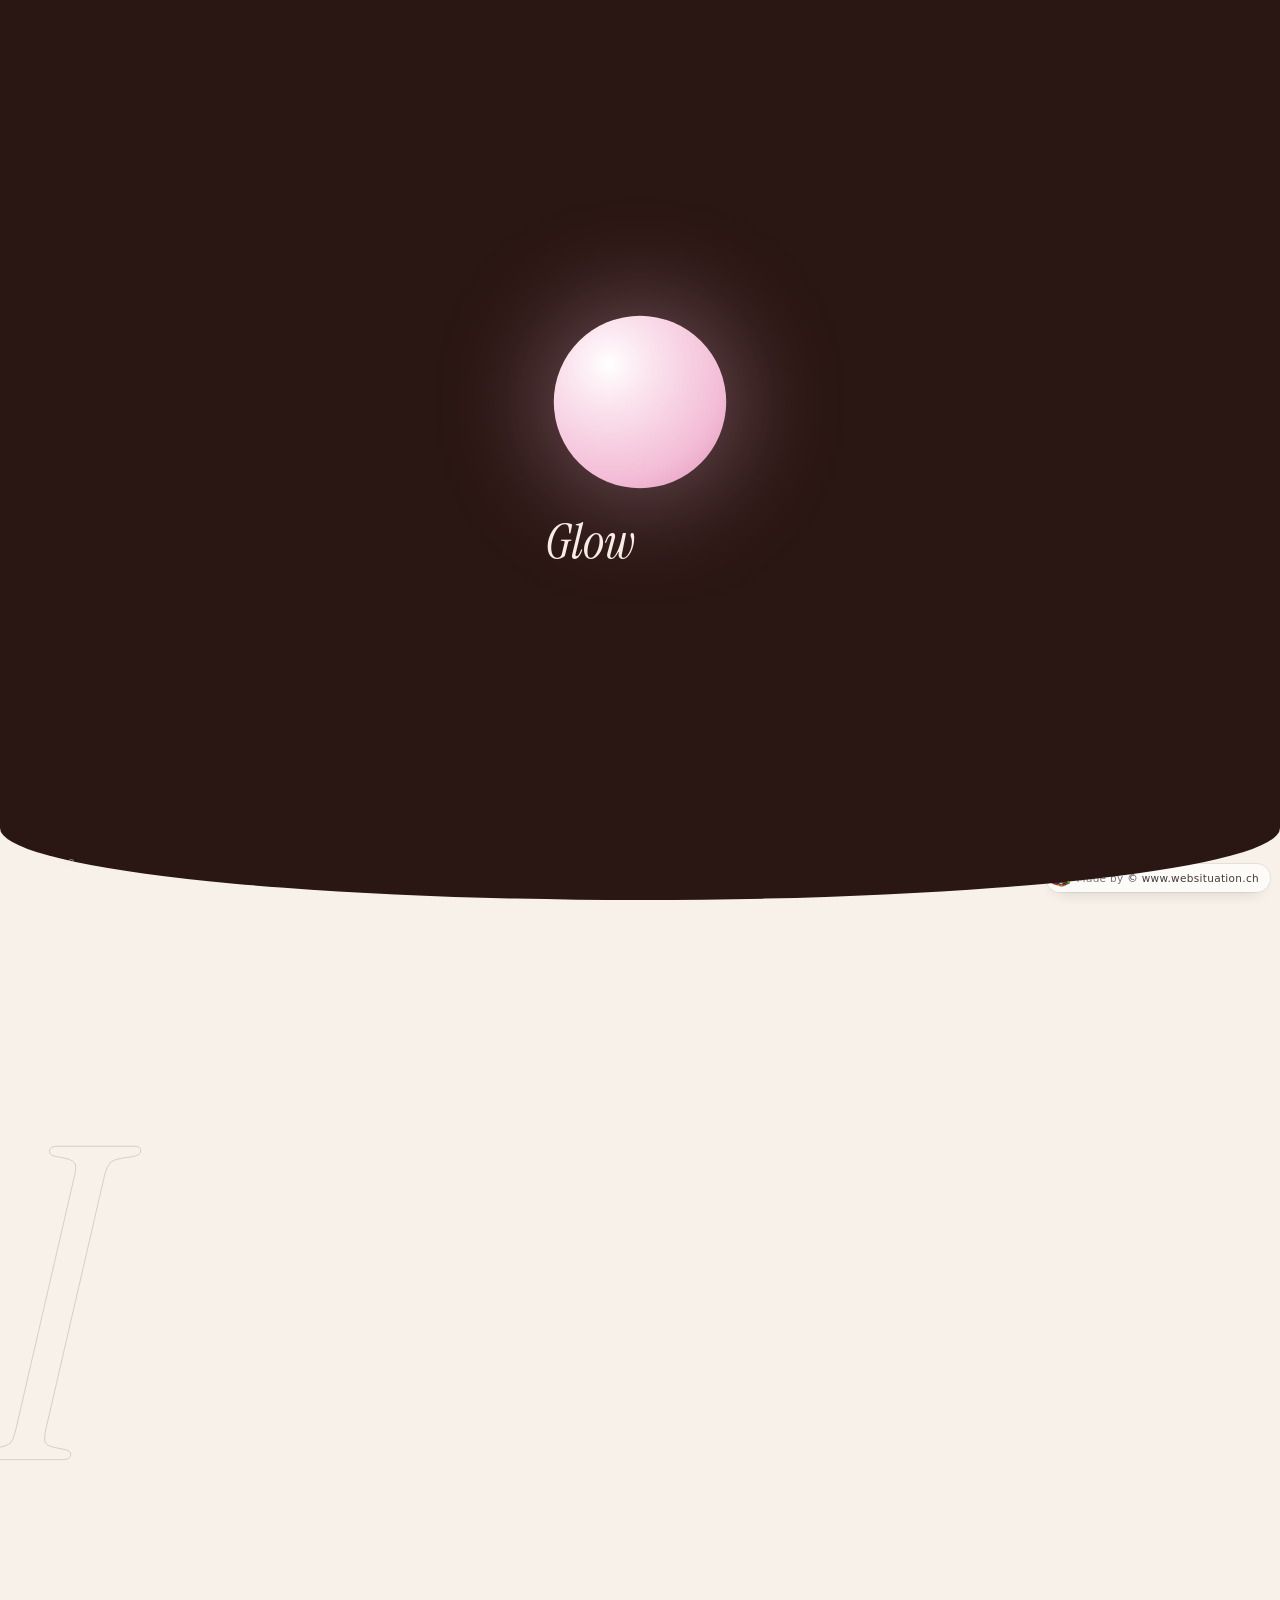
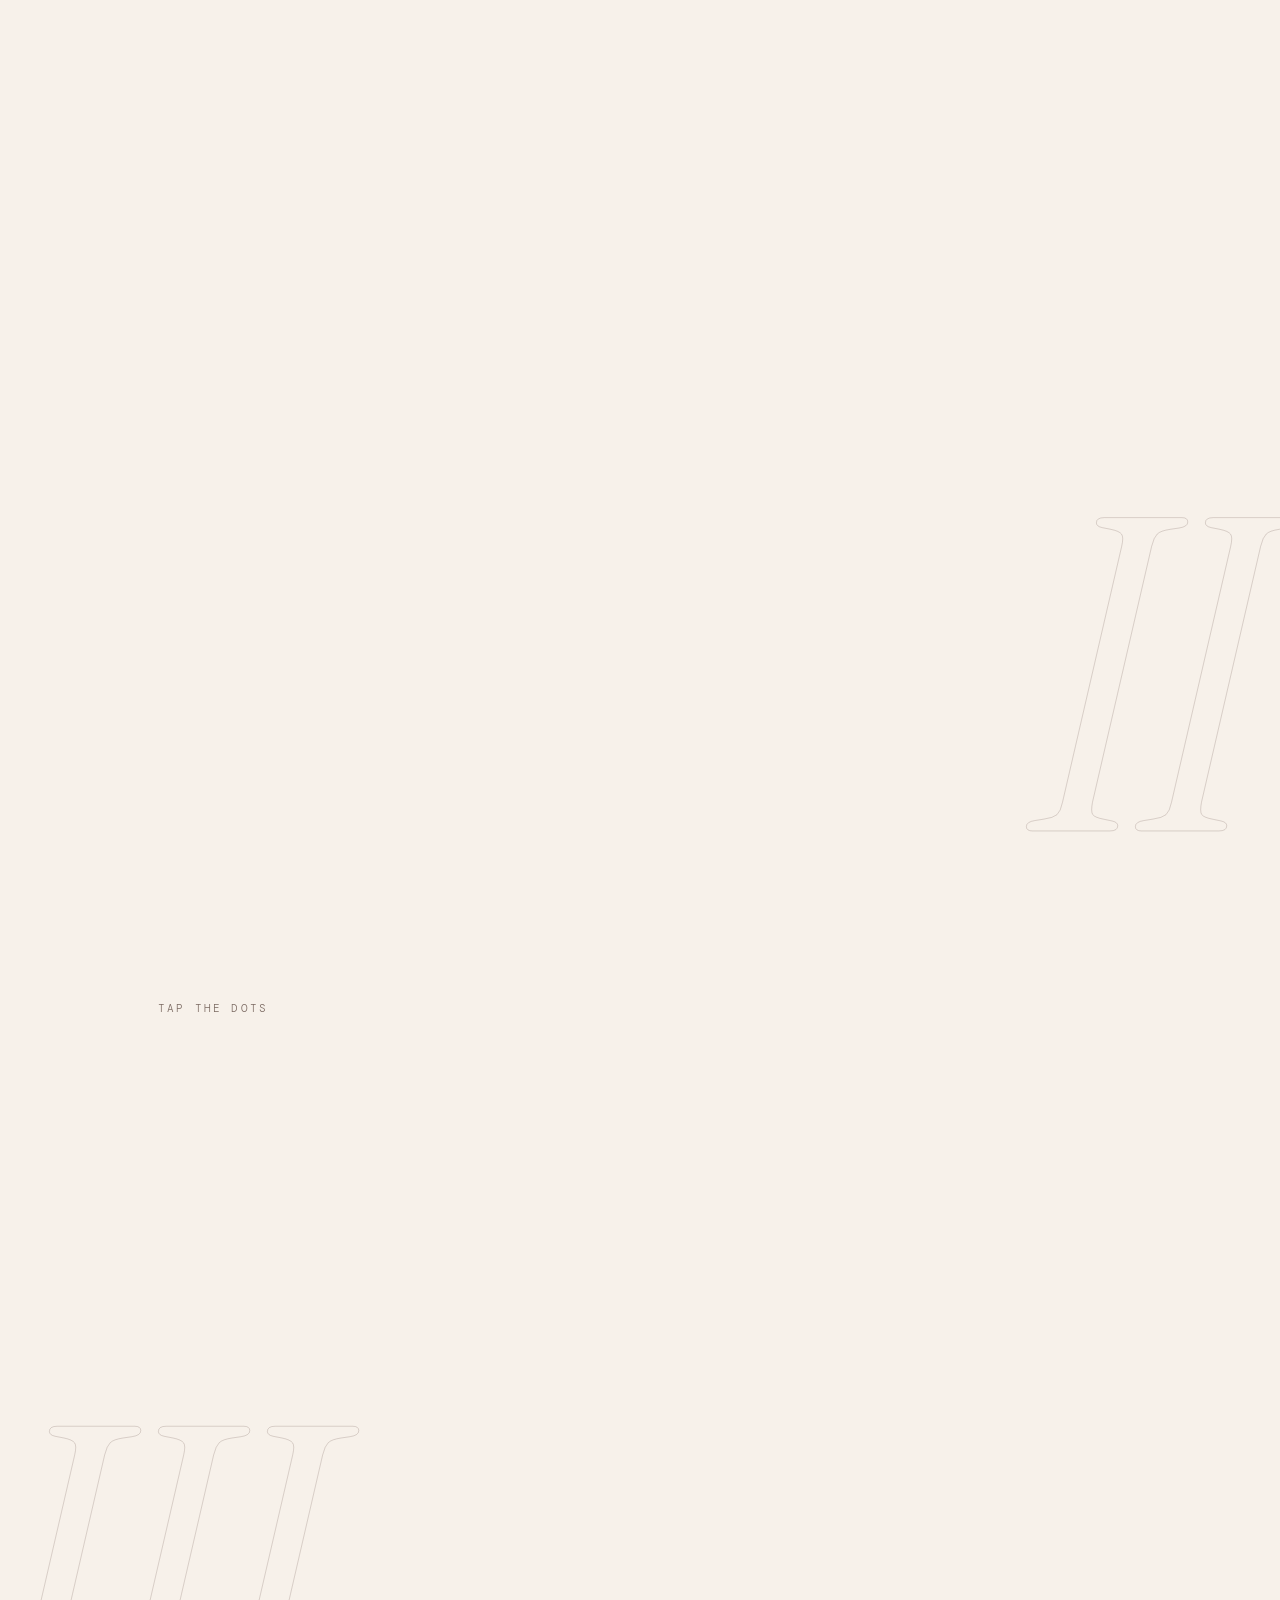
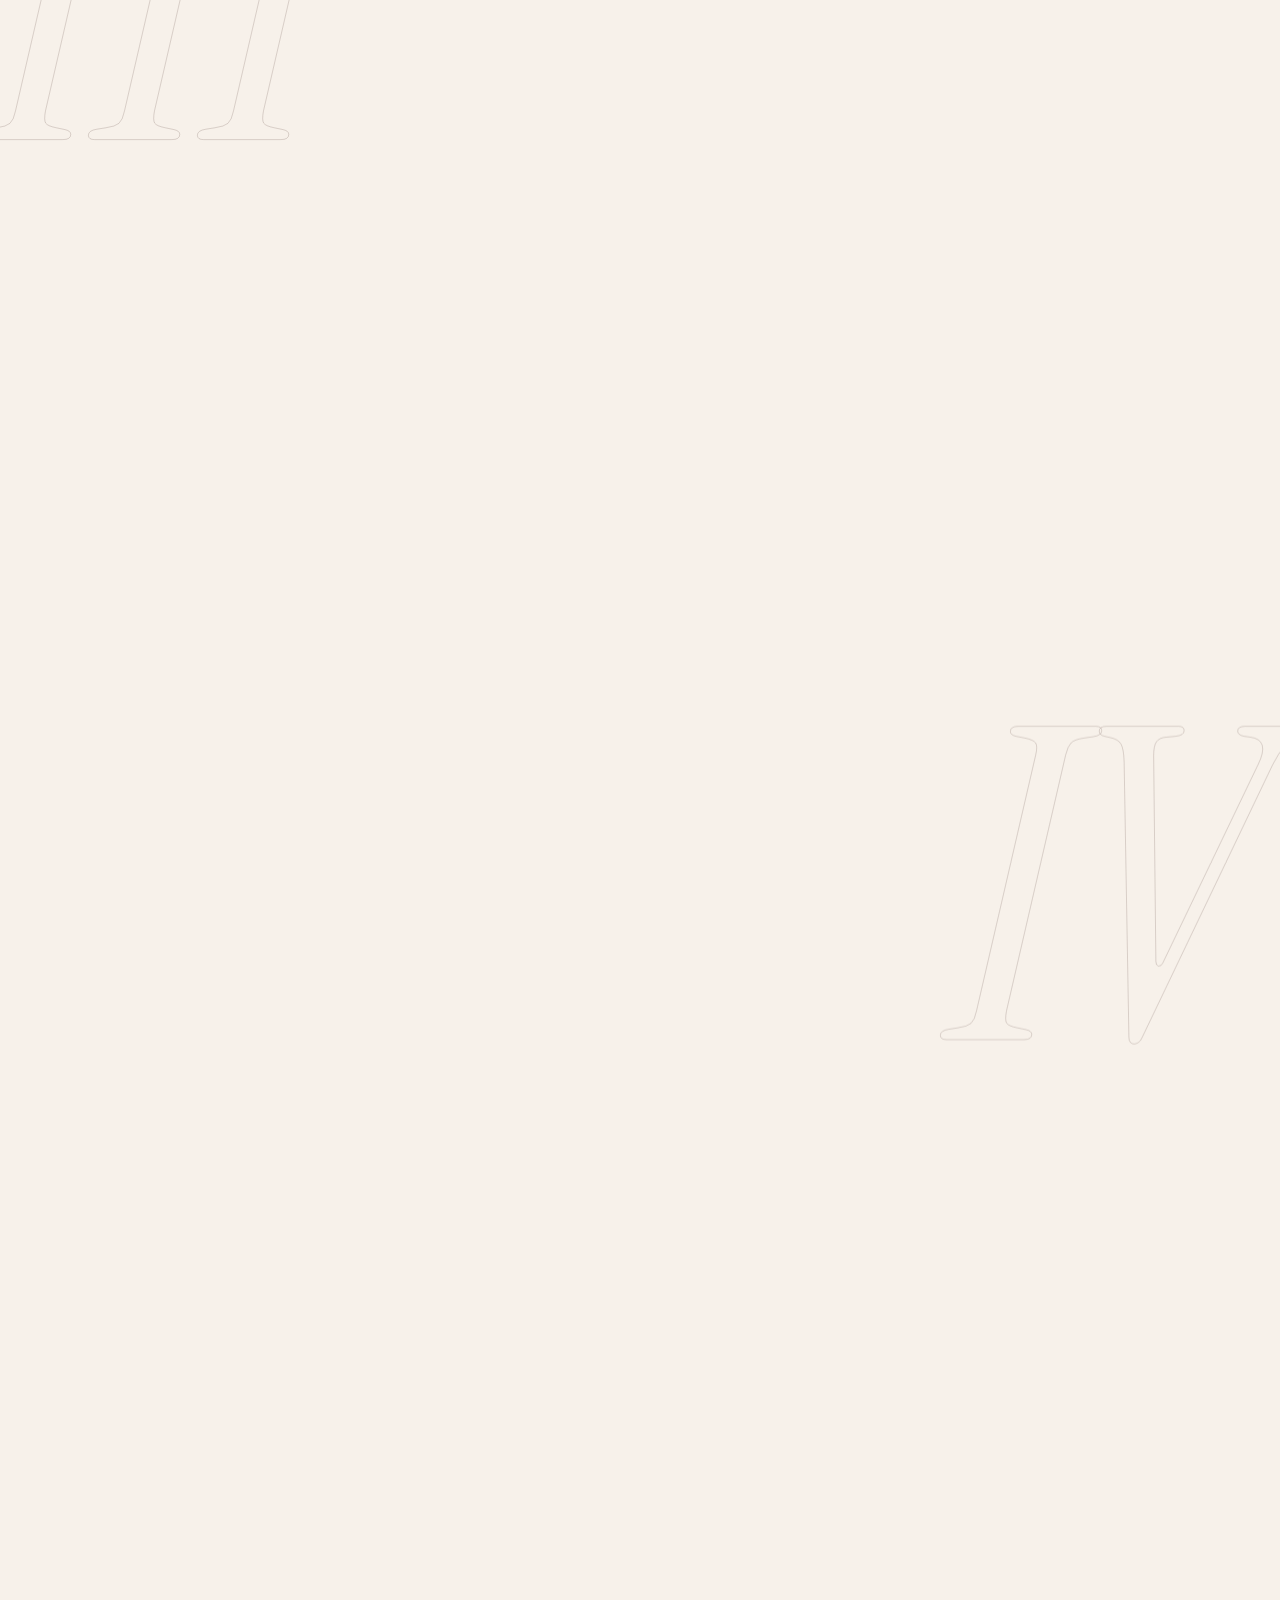
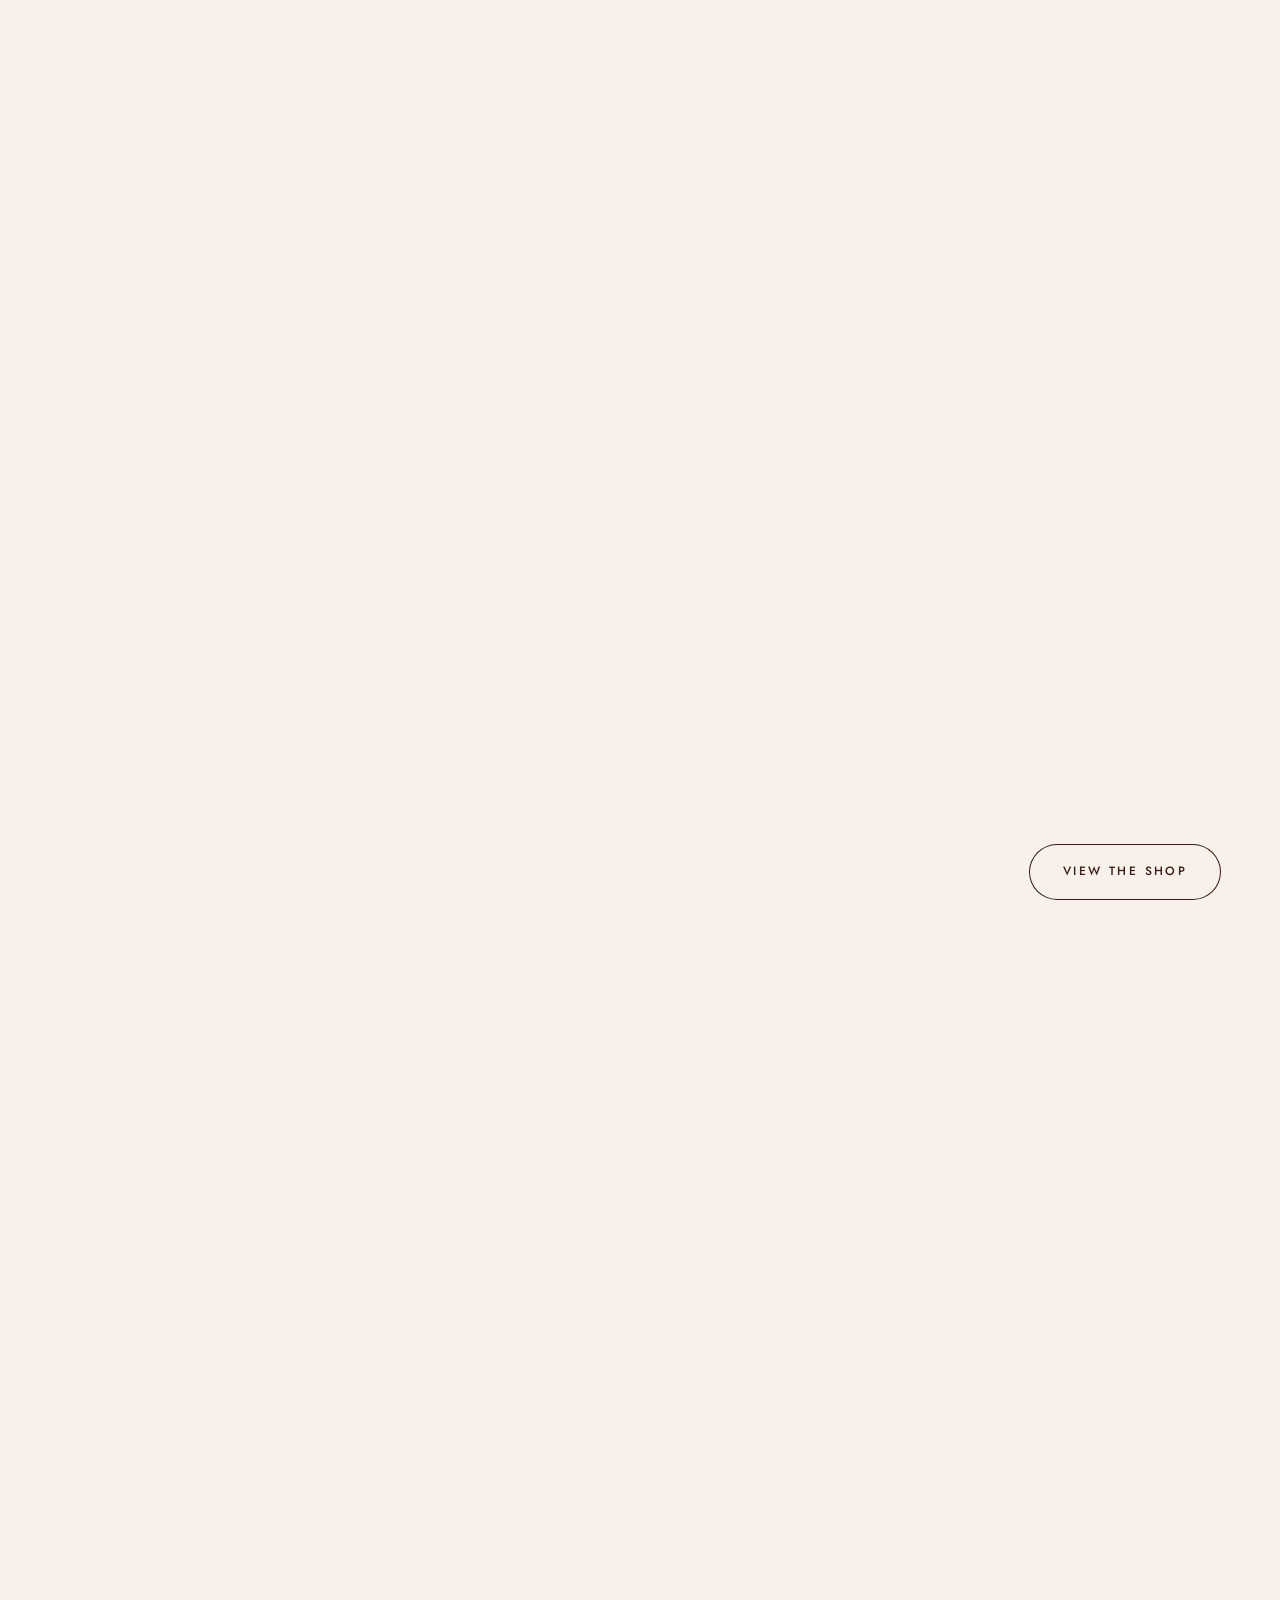
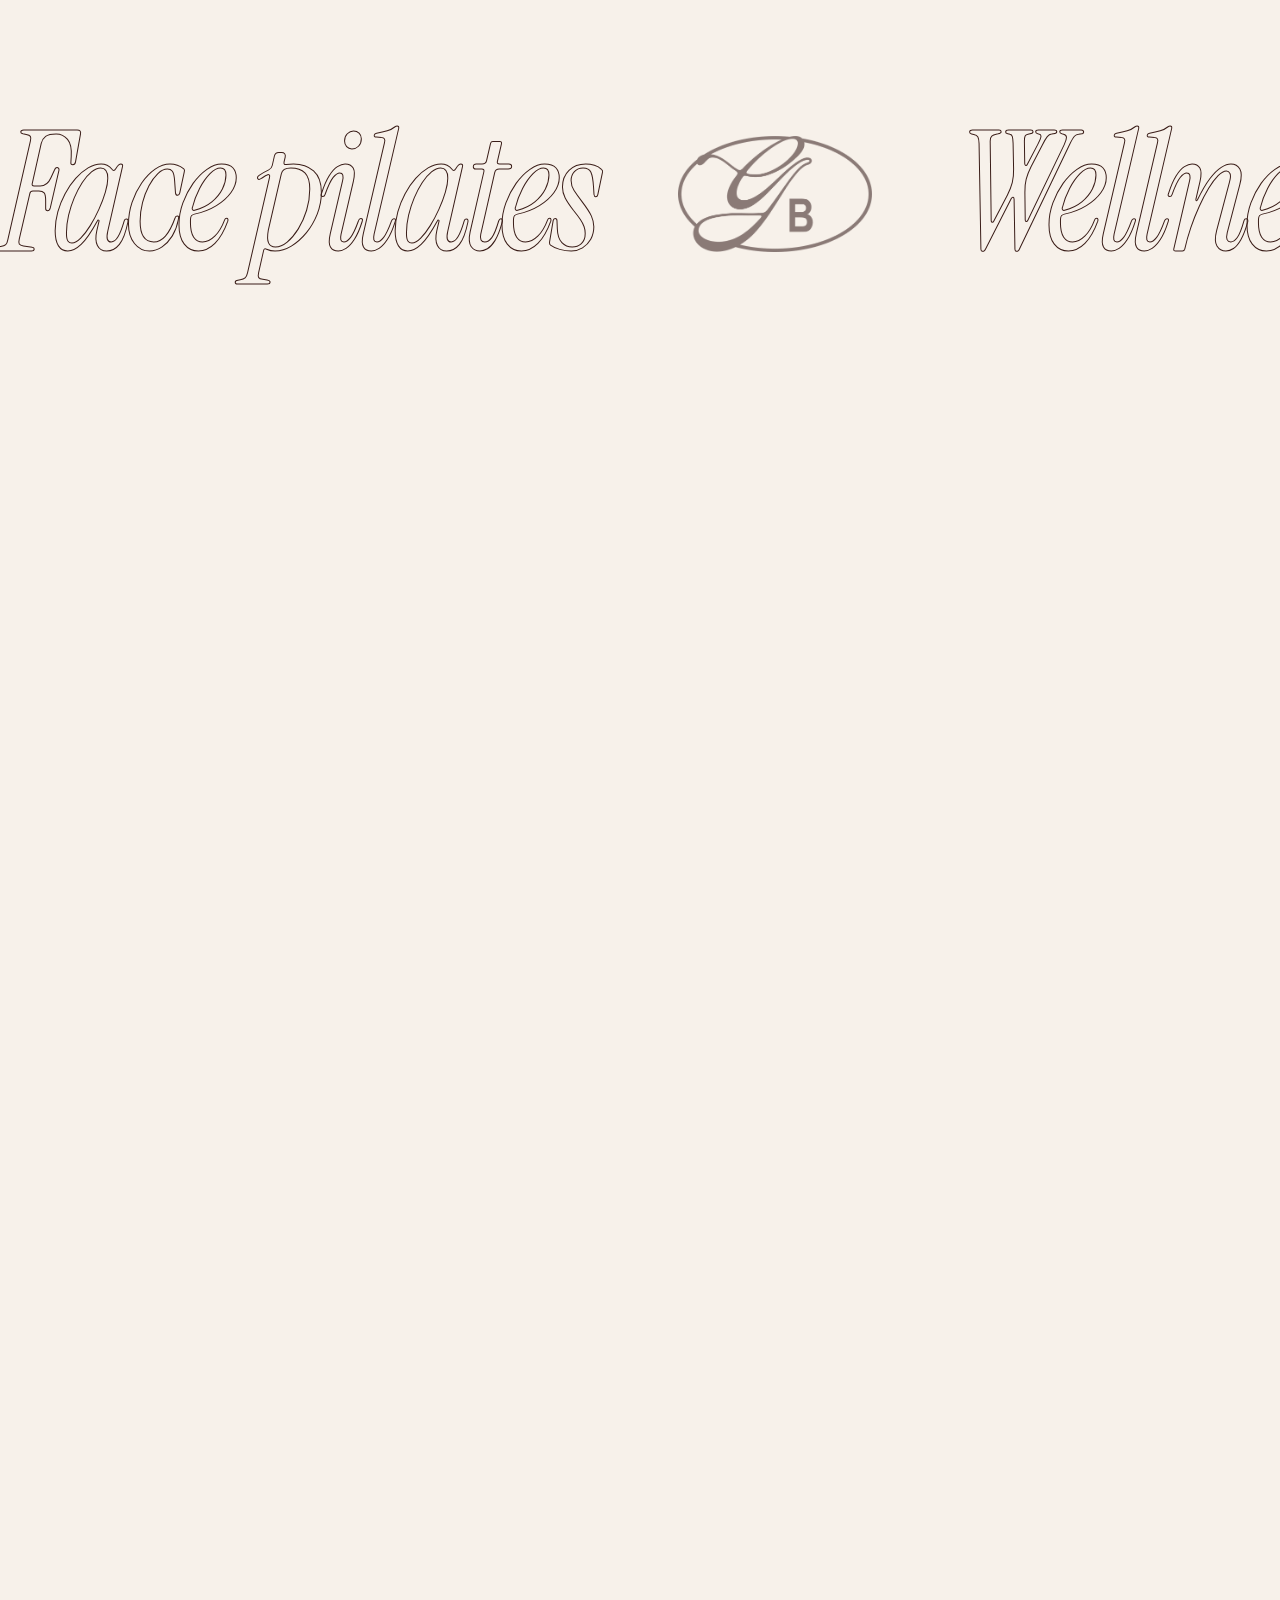
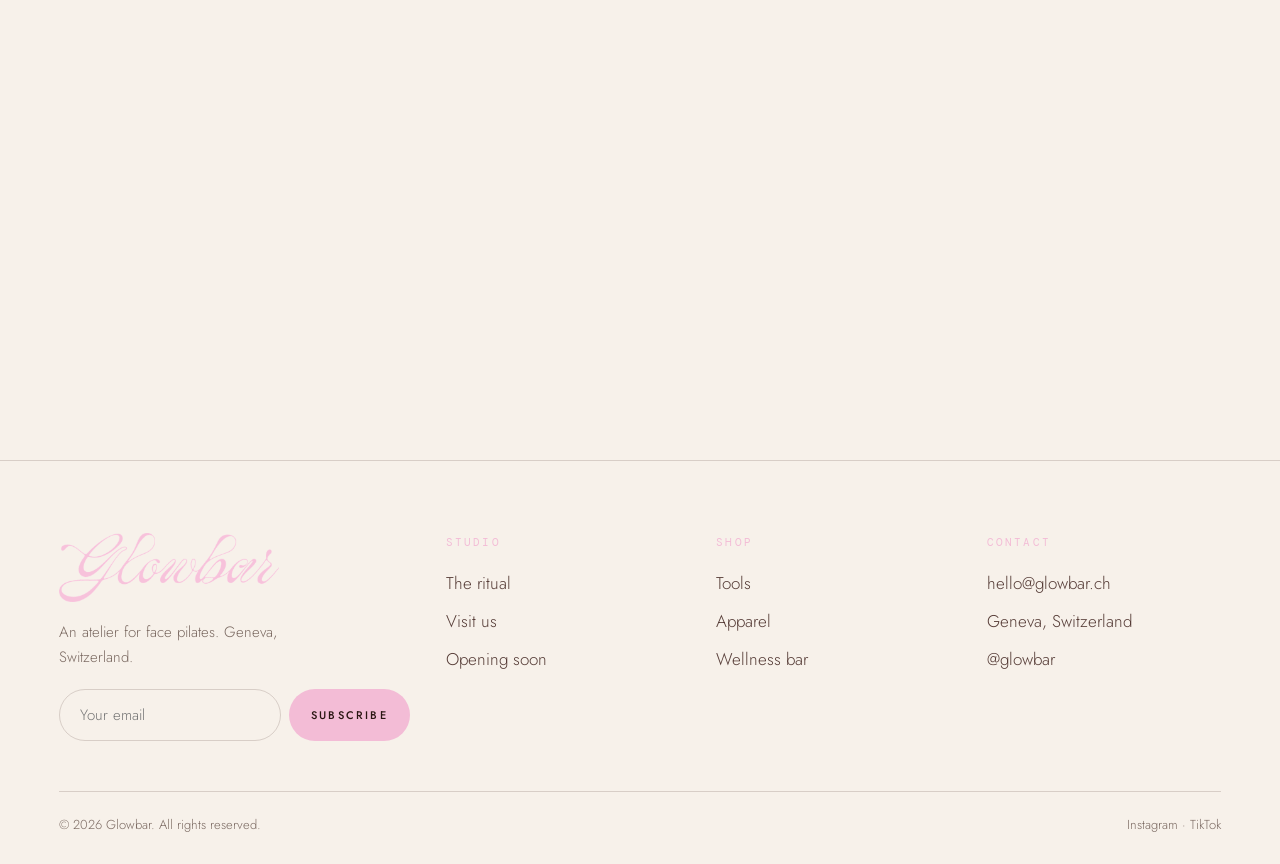
==== commit 26edb40d: "Mention « Made by © www.websituation.ch » sur toutes les pages et coordonnées sur la page de présent" ====
--- a/1-perle/index.html
+++ b/1-perle/index.html
@@ -16,7 +16,7 @@
   document.documentElement.classList.add('js');
   try{ if(sessionStorage.getItem('glowbar-v4-seen')) document.documentElement.classList.add('seen'); }catch(e){}
 </script>
-<link rel="stylesheet" href="styles.css">
+<link rel="stylesheet" href="styles.css?v=5">
 </head>
 <body data-theme="light">
 
@@ -199,7 +199,7 @@
 
   <!-- FINAL -->
   <section class="final" id="book" data-sec data-theme="dark">
-    <i class="anchor" data-pearl data-r="46" data-rm="52" data-a="#F3BCD6" data-b="#B14E7F" style="left:50%;top:112%"></i>
+    <i class="anchor a-final" data-pearl data-r="36" data-rm="40" data-a="#F3BCD6" data-b="#B14E7F"></i>
     <span class="mono rv" style="margin-bottom:30px;color:var(--muted)">Coming soon · Geneva</span>
     <h2 data-split>Our boudoir <em>opens soon.</em></h2>
     <p class="rv" style="--d:.2s">Booking opens shortly. Leave your email and be the first to reserve your session.</p>
@@ -234,5 +234,16 @@
 <script src="assets/lenis.min.js"></script>
 <script src="pearl.js"></script>
 <script src="main.js"></script>
+<style>
+.ws-mark{position:fixed;right:10px;bottom:8px;z-index:140;display:inline-flex;align-items:center;gap:7px;padding:5px 11px 5px 6px;border-radius:999px;
+  background:rgba(255,255,255,.78);-webkit-backdrop-filter:blur(8px);backdrop-filter:blur(8px);box-shadow:0 0 0 1px rgba(40,30,28,.08),0 6px 18px -10px rgba(0,0,0,.35);
+  color:#2b2321;font:500 10.5px/1 Inter,system-ui,-apple-system,sans-serif;letter-spacing:.03em;text-decoration:none;opacity:.88;transition:opacity .3s,transform .4s cubic-bezier(.16,.8,.3,1)}
+.ws-mark:hover,.ws-mark:focus-visible{opacity:1;transform:translateY(-2px)}
+.ws-mark img{width:18px;height:18px;display:block;flex:none}
+.ws-mark b{font-weight:400;opacity:.7}
+@media (max-width:560px){.ws-mark b{display:none}.ws-mark{right:8px;bottom:6px}}
+@media print{.ws-mark{display:none}}
+</style>
+<a class="ws-mark" href="https://www.websituation.ch" target="_blank" rel="noopener" aria-label="Made by Websituation, www.websituation.ch"><img src="assets/websituation-cube.png" alt="" width="18" height="18"><span><b>Made by </b>© www.websituation.ch</span></a>
 </body>
 </html>
--- a/1-perle/styles.css
+++ b/1-perle/styles.css
@@ -50,6 +50,8 @@
 body{ overflow-x:clip; }
 .anchor{ position:absolute; width:0; height:0; pointer-events:none; }
 .a-hero{ left:81%; top:50%; }
+/* final section : the pearl only rises under the content, so the text stays readable */
+.a-final{ left:50%; top:calc(100% + 22vmin); }
 .no-gl .anchor::after{ content:""; position:absolute; width:calc(var(--r,12) * 2vmin); aspect-ratio:1; left:calc(var(--r,12) * -1vmin); top:calc(var(--r,12) * -1vmin);
   border-radius:50%; background:radial-gradient(circle at 32% 28%,#fff,var(--pink-soft) 25%,var(--pink) 70%,var(--pink-deep) 130%); opacity:.8; }
 
@@ -155,7 +157,7 @@
 .kick{ z-index:1; position:absolute; left:4.6vw; top:13.5%; font-family:var(--serif); font-style:italic; font-size:clamp(20px,2.3vw,34px); color:var(--pink-deep); white-space:nowrap; }
 .hw{ position:absolute; display:block; font-family:var(--serif); font-size:clamp(130px,24.5vw,400px); line-height:.9; letter-spacing:-.05em; white-space:nowrap; padding:0 .04em .1em; overflow:hidden; }
 .hw.w1{ z-index:1; left:4vw; top:17%; transform:translate(calc(var(--mx,0) * -16px), calc(var(--my,0) * -8px)); }
-.hw.w2{ z-index:2; left:57%; top:31%; font-style:italic; color:var(--pink-deep); mix-blend-mode:multiply; font-size:calc(var(--H) * .27); line-height:.95;
+.hw.w2{ z-index:2; left:57%; top:35%; font-style:italic; color:var(--pink-deep); mix-blend-mode:multiply; font-size:calc(var(--H) * .27); line-height:.95;
   transform:translate(calc(-50% + var(--mx,0) * -28px), calc(var(--my,0) * 6px)); }
 .hw .ch{ display:inline-block; transform:translateY(112%); transition:transform 1.3s var(--ease); transition-delay:calc(var(--i,0) * 70ms + .15s); }
 .ready .hw .ch{ transform:none; }
@@ -261,9 +263,10 @@
 .quote cite b{ color:var(--fg); font-weight:500; }
 
 /* ---------- final (dark) ---------- */
-.final{ position:relative; min-height:100svh; padding:clamp(100px,15vh,170px) var(--edge) clamp(60px,10vh,110px); display:flex; flex-direction:column; align-items:center; text-align:center; justify-content:flex-start; overflow:hidden; }
+.final{ position:relative; min-height:100svh; padding:clamp(100px,15vh,170px) var(--edge) calc(14vmin + 76px); display:flex; flex-direction:column; align-items:center; text-align:center; justify-content:flex-start; overflow:hidden; }
 .final h2{ font-size:clamp(60px,11.5vw,200px); line-height:.88; max-width:9ch; margin-bottom:34px; }
-.final p{ color:var(--muted); max-width:34ch; margin:0 auto 34px; }
+.final p{ color:rgba(247,236,230,.88); max-width:34ch; margin:0 auto 34px; }
+.final > .mono{ color:rgba(247,236,230,.78) !important; }
 .final .cta{ display:flex; gap:14px; flex-wrap:wrap; justify-content:center; }
 .final-foot{ position:absolute; left:var(--edge); right:var(--edge); bottom:clamp(20px,4vh,40px); display:flex; justify-content:space-between; gap:20px; flex-wrap:wrap; color:var(--muted); }
 
@@ -330,6 +333,8 @@
   .shop-head{ flex-direction:column; align-items:flex-start; }
   .foot-top{ grid-template-columns:1fr 1fr; }
   .final h2{ font-size:clamp(64px,22vw,150px); }
+  .final{ padding-bottom:calc(20vmin + 76px); }
+  .a-final{ top:calc(100% + 20vmin); }
   .final-foot{ position:static; margin-top:60px; justify-content:center; }
   .sound span{ display:none; }
   .menu a{ font-size:clamp(26px,7.4vw,40px); }
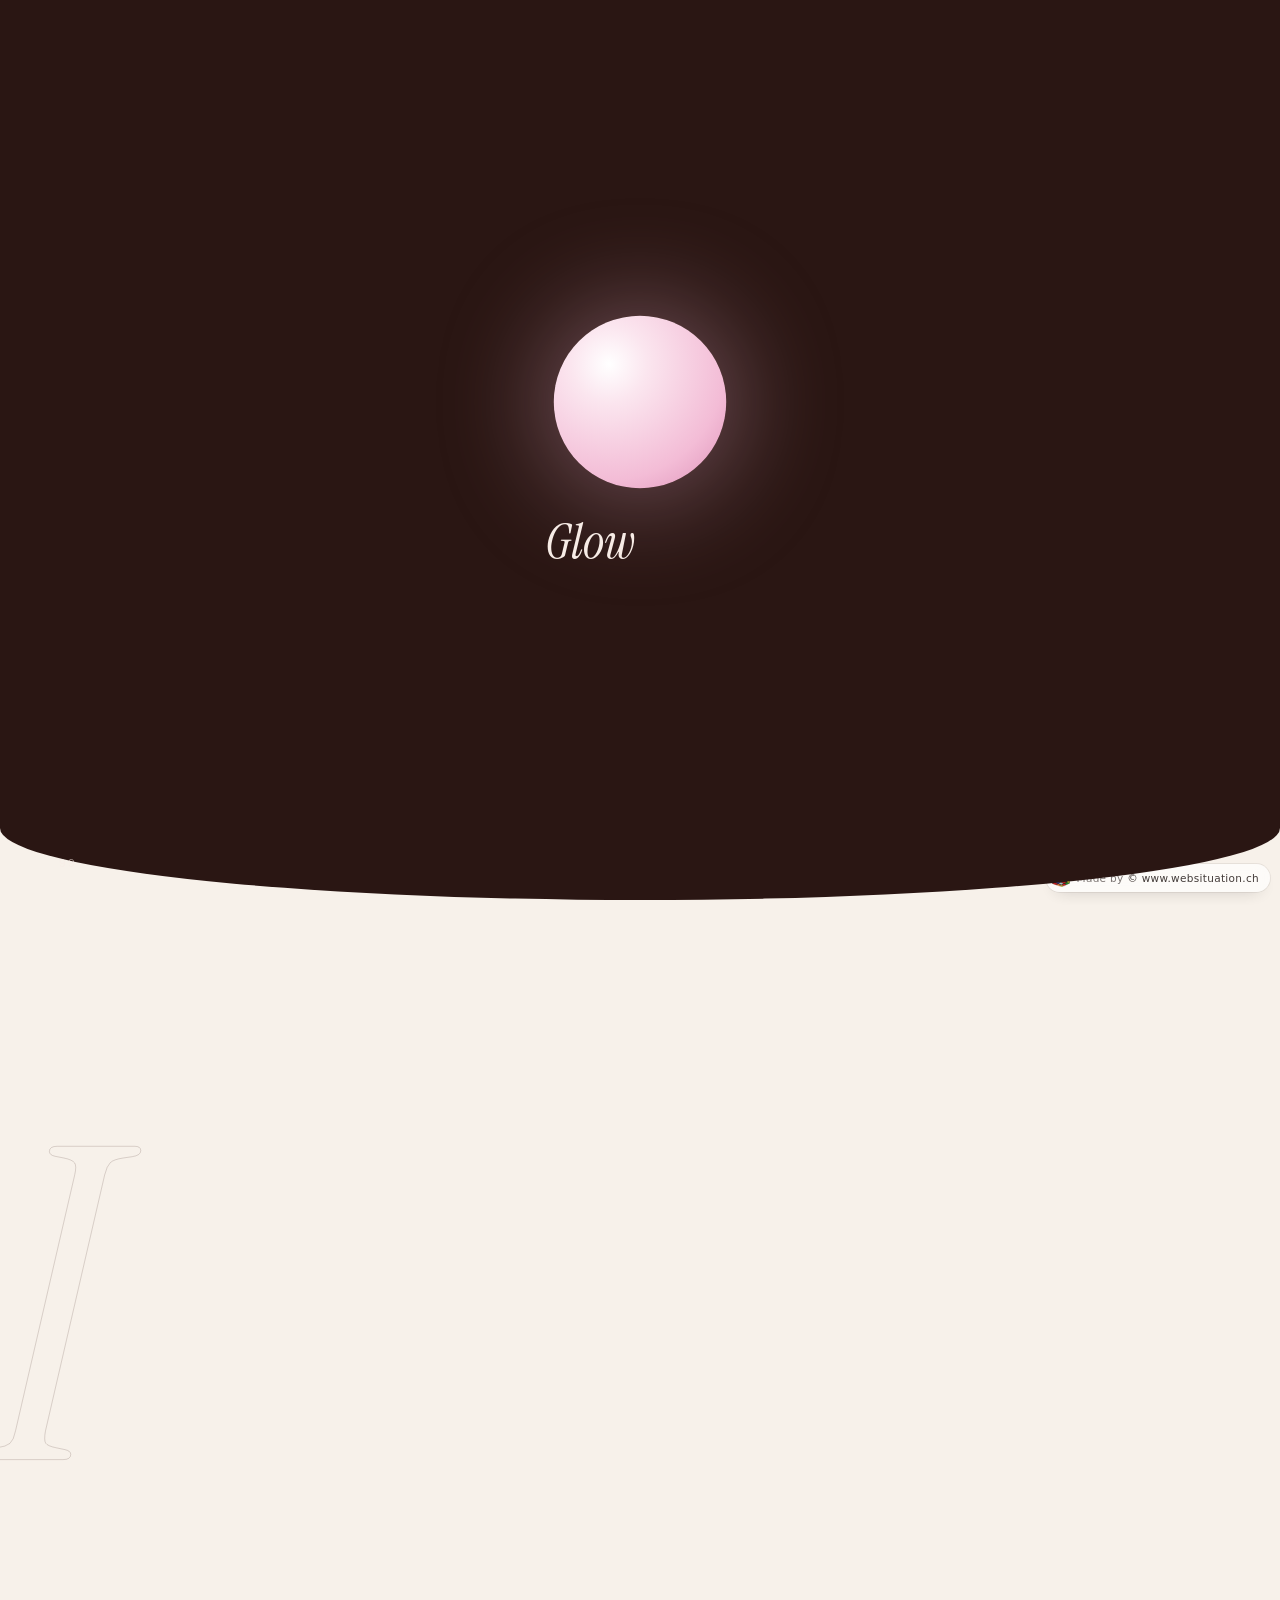
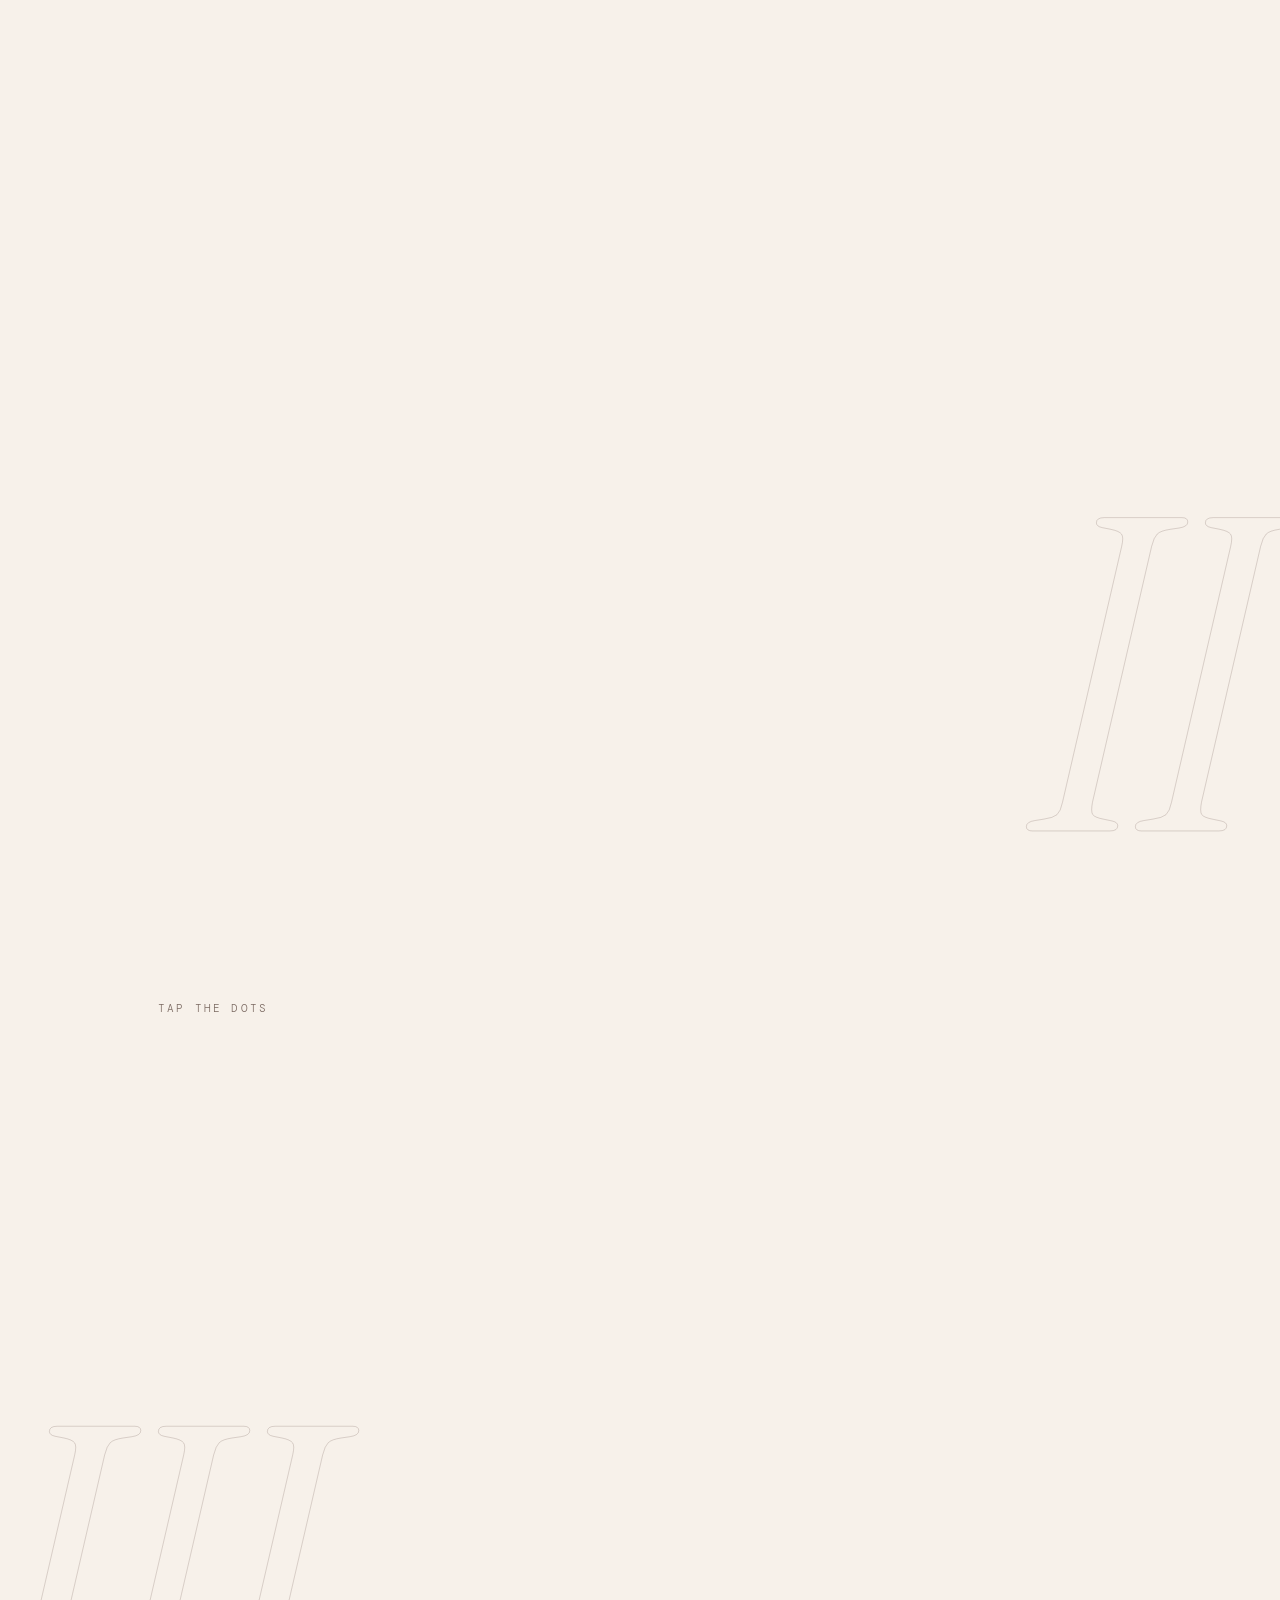
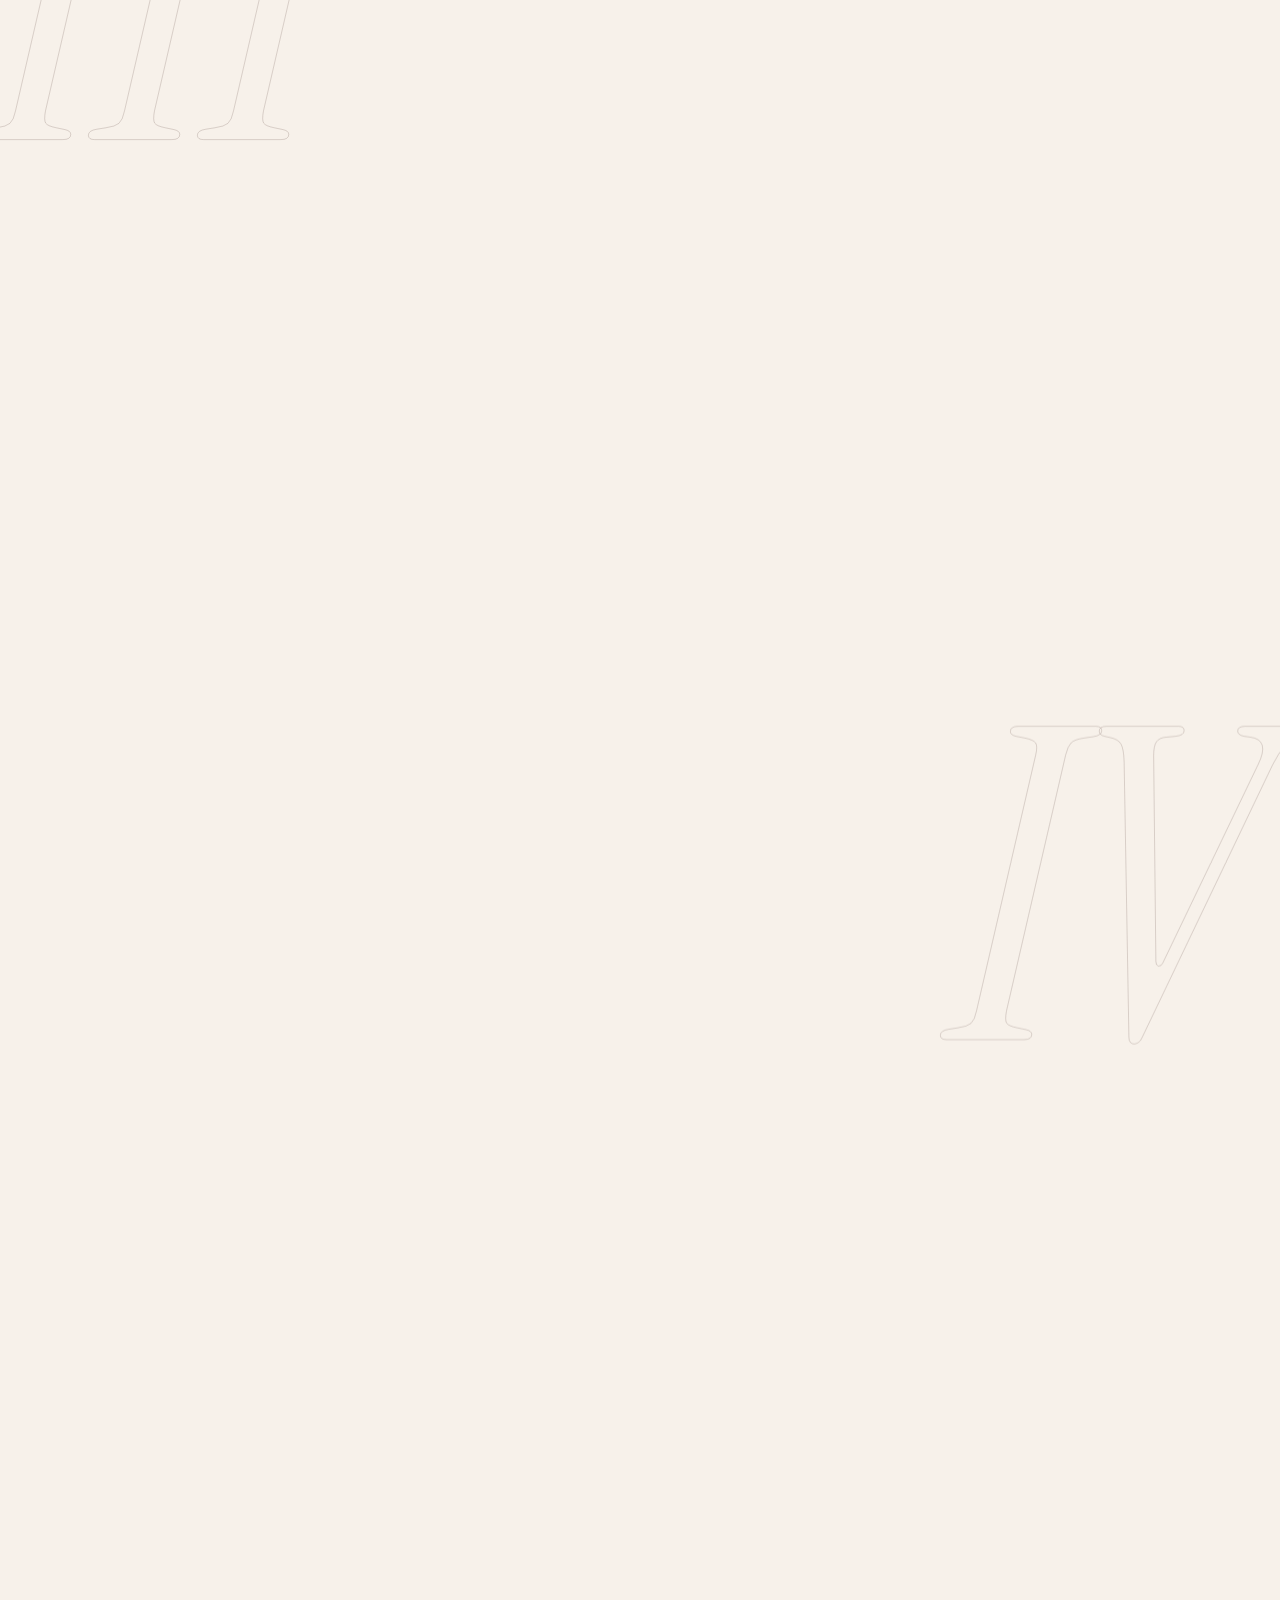
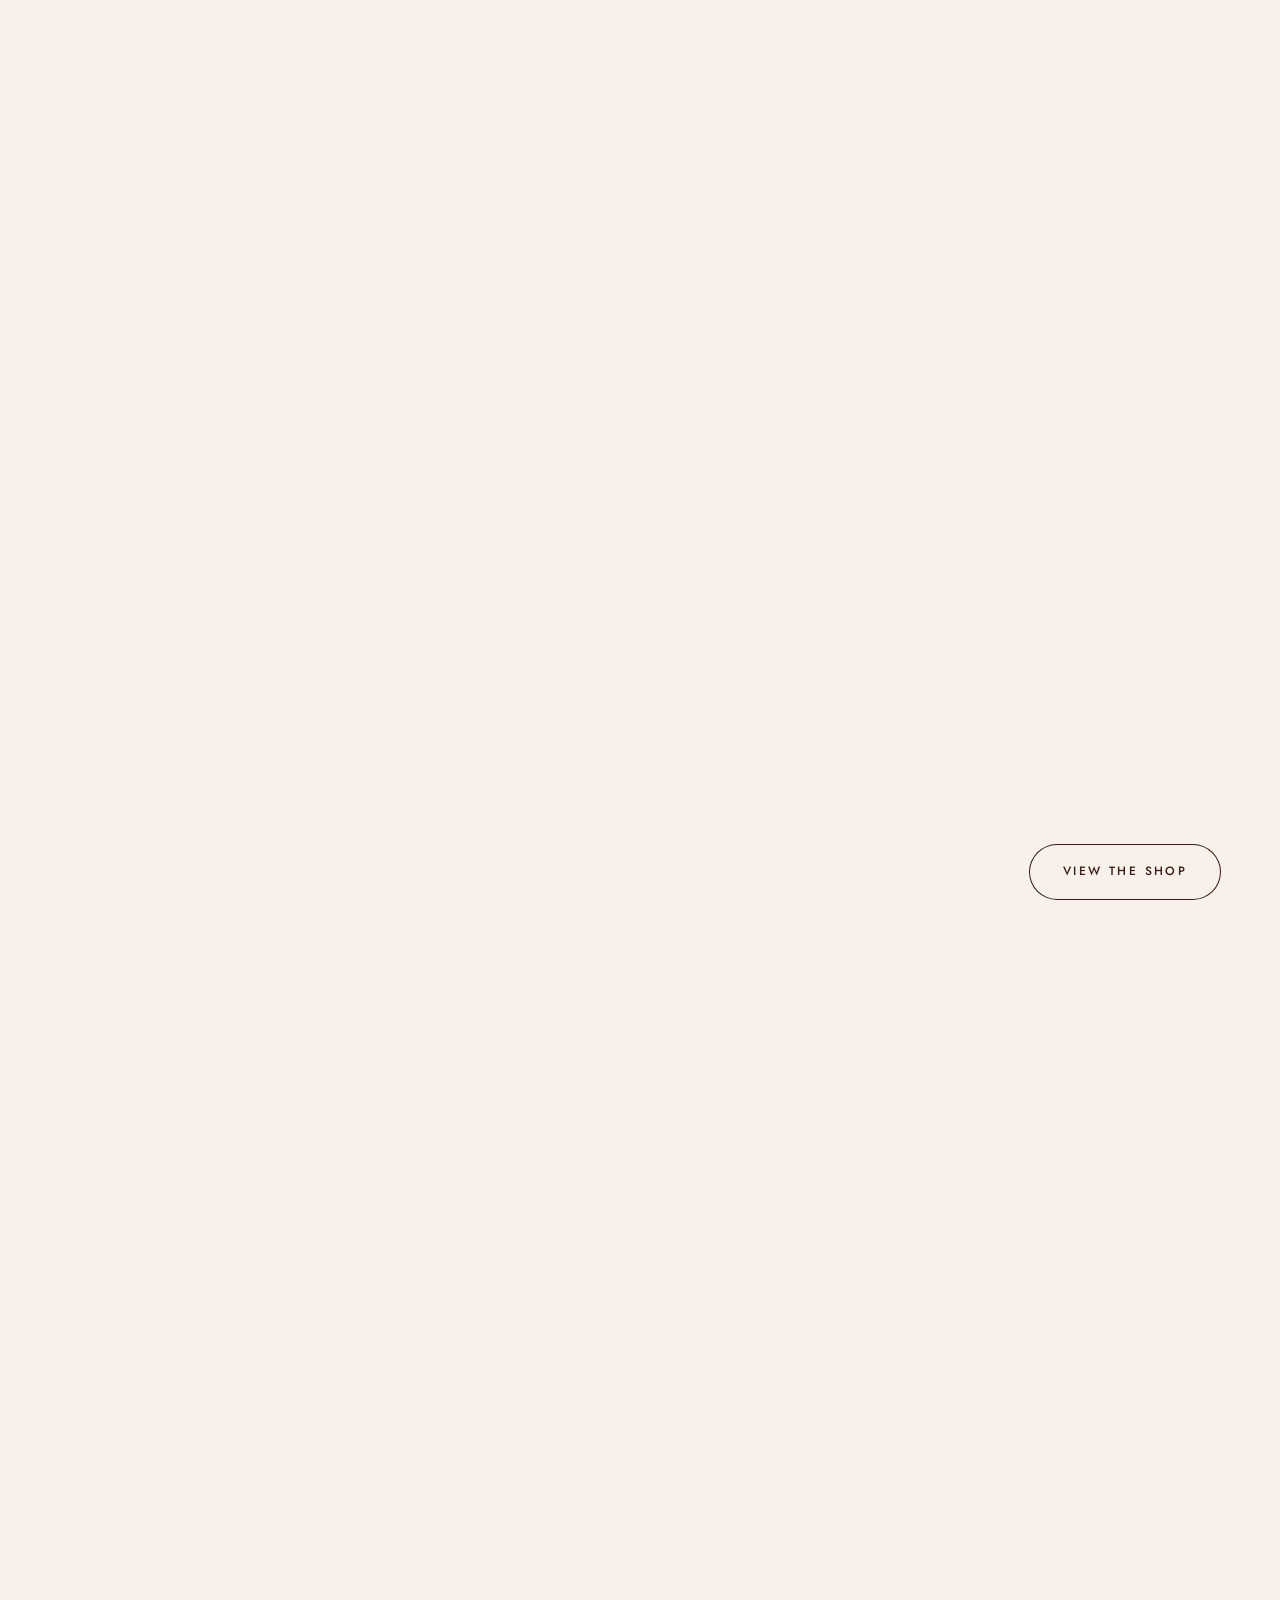
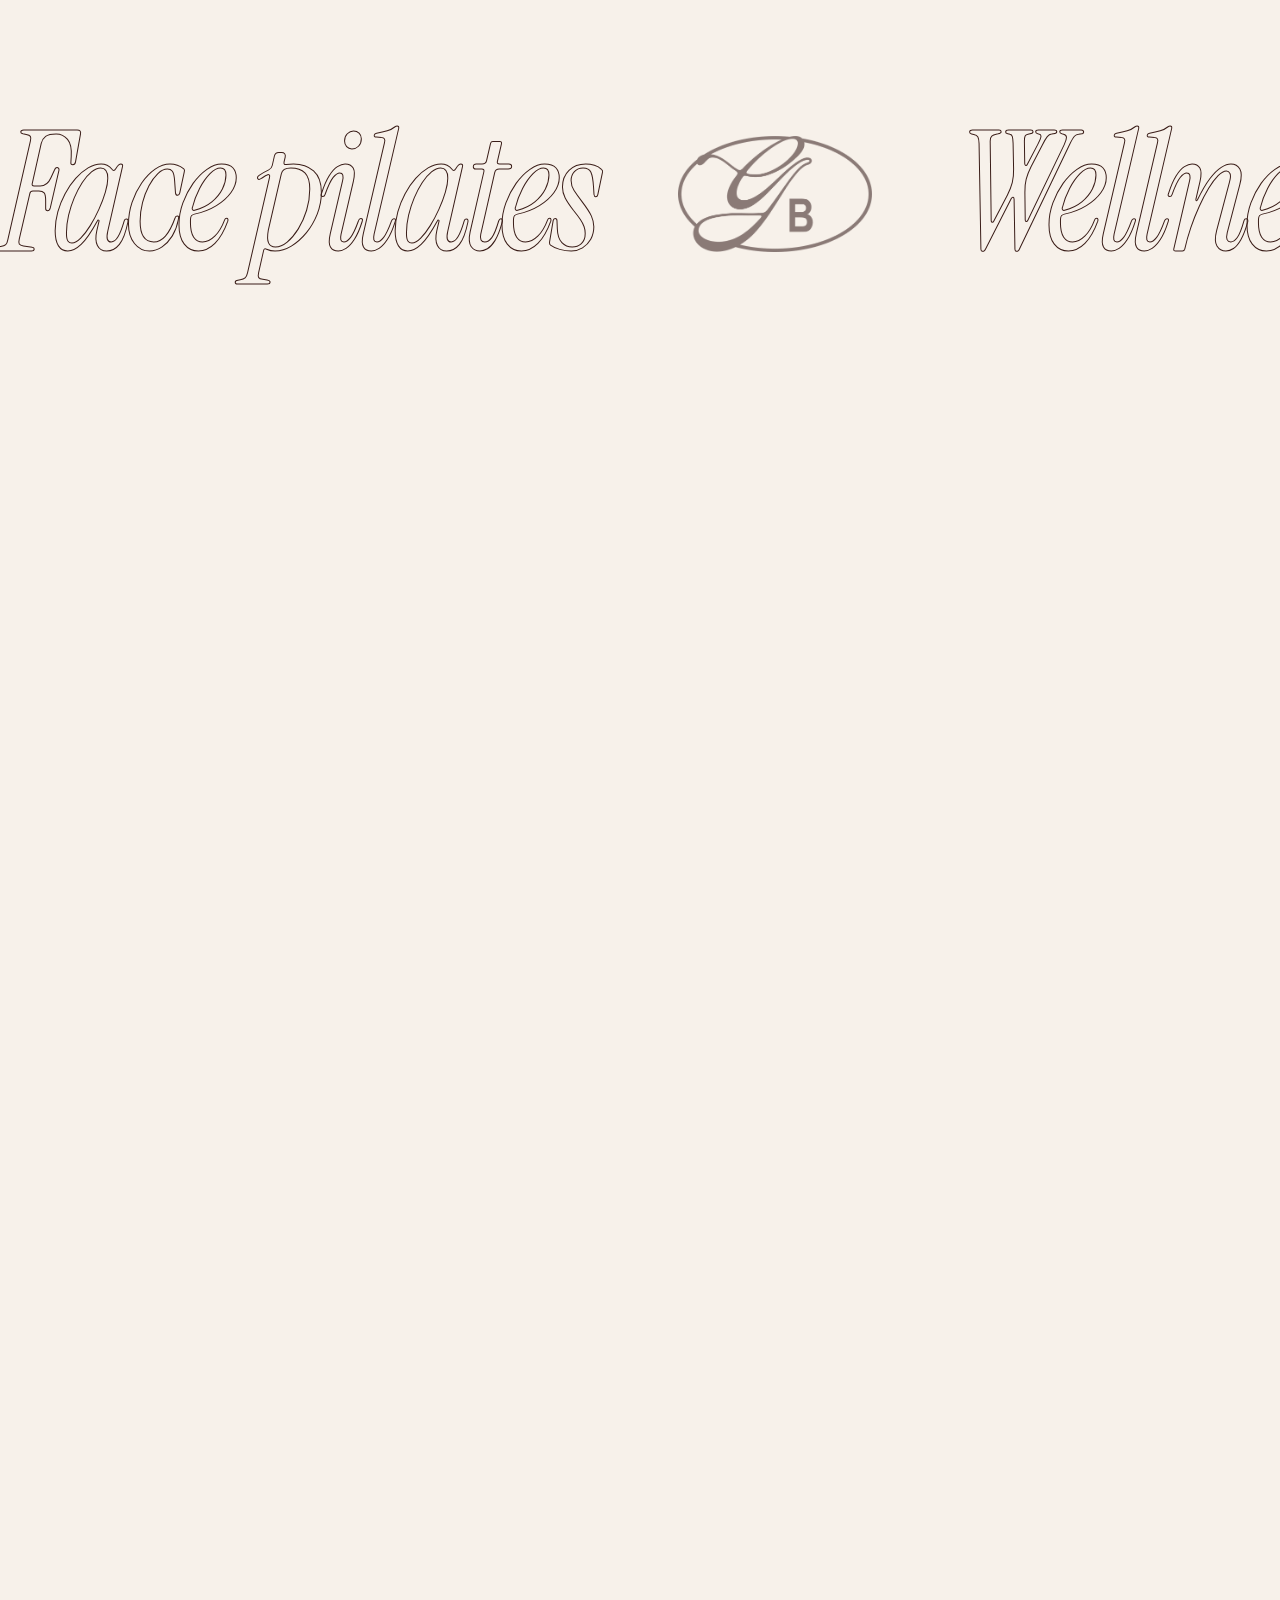
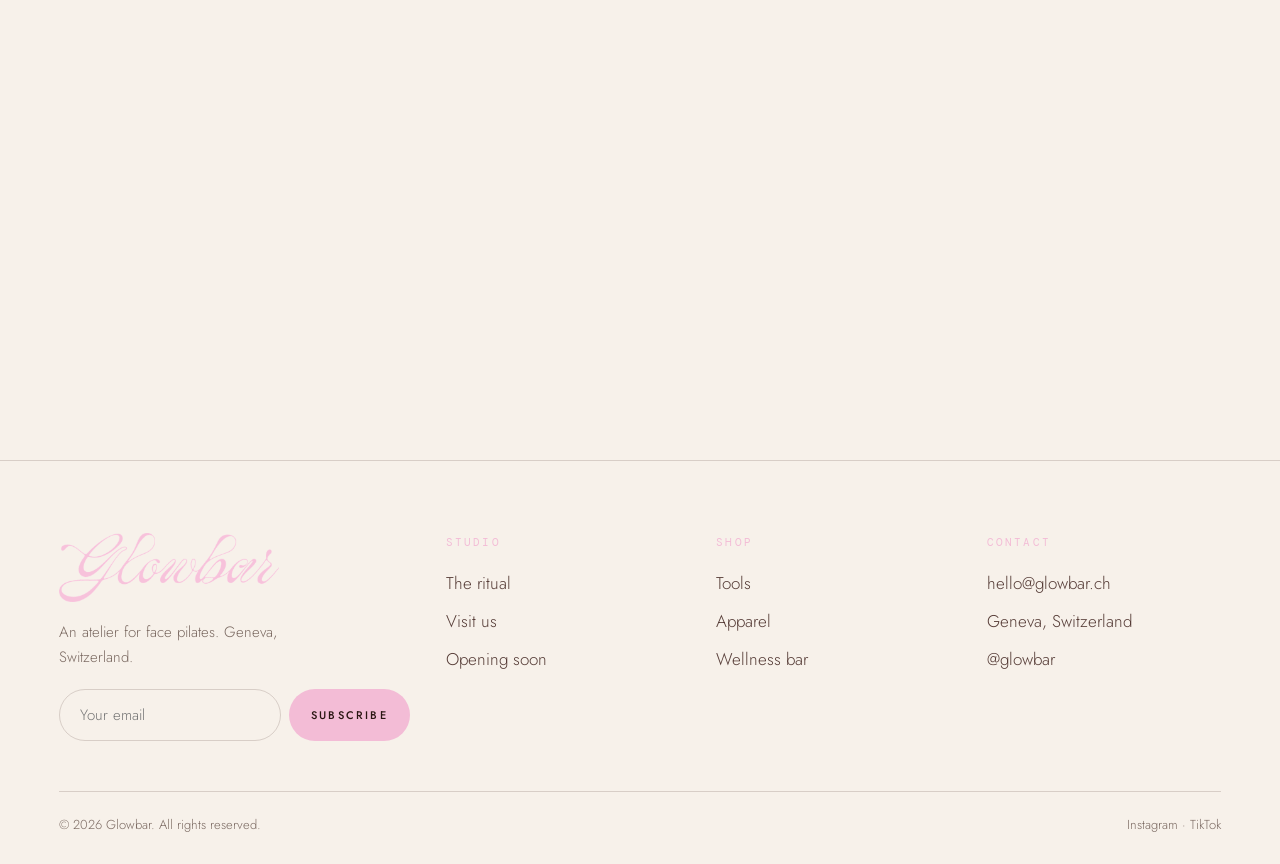
==== commit ab80c4aa: "Version 1 (3D) : images stables sur mobile quand la perle passe derrière - La perle ne relit plus la" ====
--- a/1-perle/index.html
+++ b/1-perle/index.html
@@ -16,7 +16,7 @@
   document.documentElement.classList.add('js');
   try{ if(sessionStorage.getItem('glowbar-v4-seen')) document.documentElement.classList.add('seen'); }catch(e){}
 </script>
-<link rel="stylesheet" href="styles.css?v=5">
+<link rel="stylesheet" href="styles.css?v=6">
 </head>
 <body data-theme="light">
 
@@ -232,8 +232,8 @@
 </footer>
 
 <script src="assets/lenis.min.js"></script>
-<script src="pearl.js"></script>
-<script src="main.js"></script>
+<script src="pearl.js?v=2"></script>
+<script src="main.js?v=2"></script>
 <style>
 .ws-mark{position:fixed;right:10px;bottom:8px;z-index:140;display:inline-flex;align-items:center;gap:7px;padding:5px 11px 5px 6px;border-radius:999px;
   background:rgba(255,255,255,.78);-webkit-backdrop-filter:blur(8px);backdrop-filter:blur(8px);box-shadow:0 0 0 1px rgba(40,30,28,.08),0 6px 18px -10px rgba(0,0,0,.35);
--- a/1-perle/styles.css
+++ b/1-perle/styles.css
@@ -347,3 +347,14 @@
   .rv,.wi,.mask,.mask img,.hw .ch{ opacity:1 !important; transform:none !important; clip-path:none !important; }
   .hero-stage{ opacity:1 !important; }
 }
+
+/* ---------- stabilité sur écran tactile : rien ne bouge en JavaScript pendant le défilement ---------- */
+.frame{ transform:translateZ(0); backface-visibility:hidden; }   /* chaque image a sa propre couche : pas de scintillement */
+#pearl{ transform:translateZ(0); }
+@keyframes m-run{ to{ transform:translate3d(-33.3333%,0,0); } }
+@media (pointer: coarse){
+  .px img, .frame.px img{ height:100%; translate:none; }
+  .roman{ will-change:auto; }
+  .marquee-track{ animation:m-run 32s linear infinite; }
+}
+@media (pointer: coarse) and (prefers-reduced-motion: reduce){ .marquee-track{ animation:none; } }
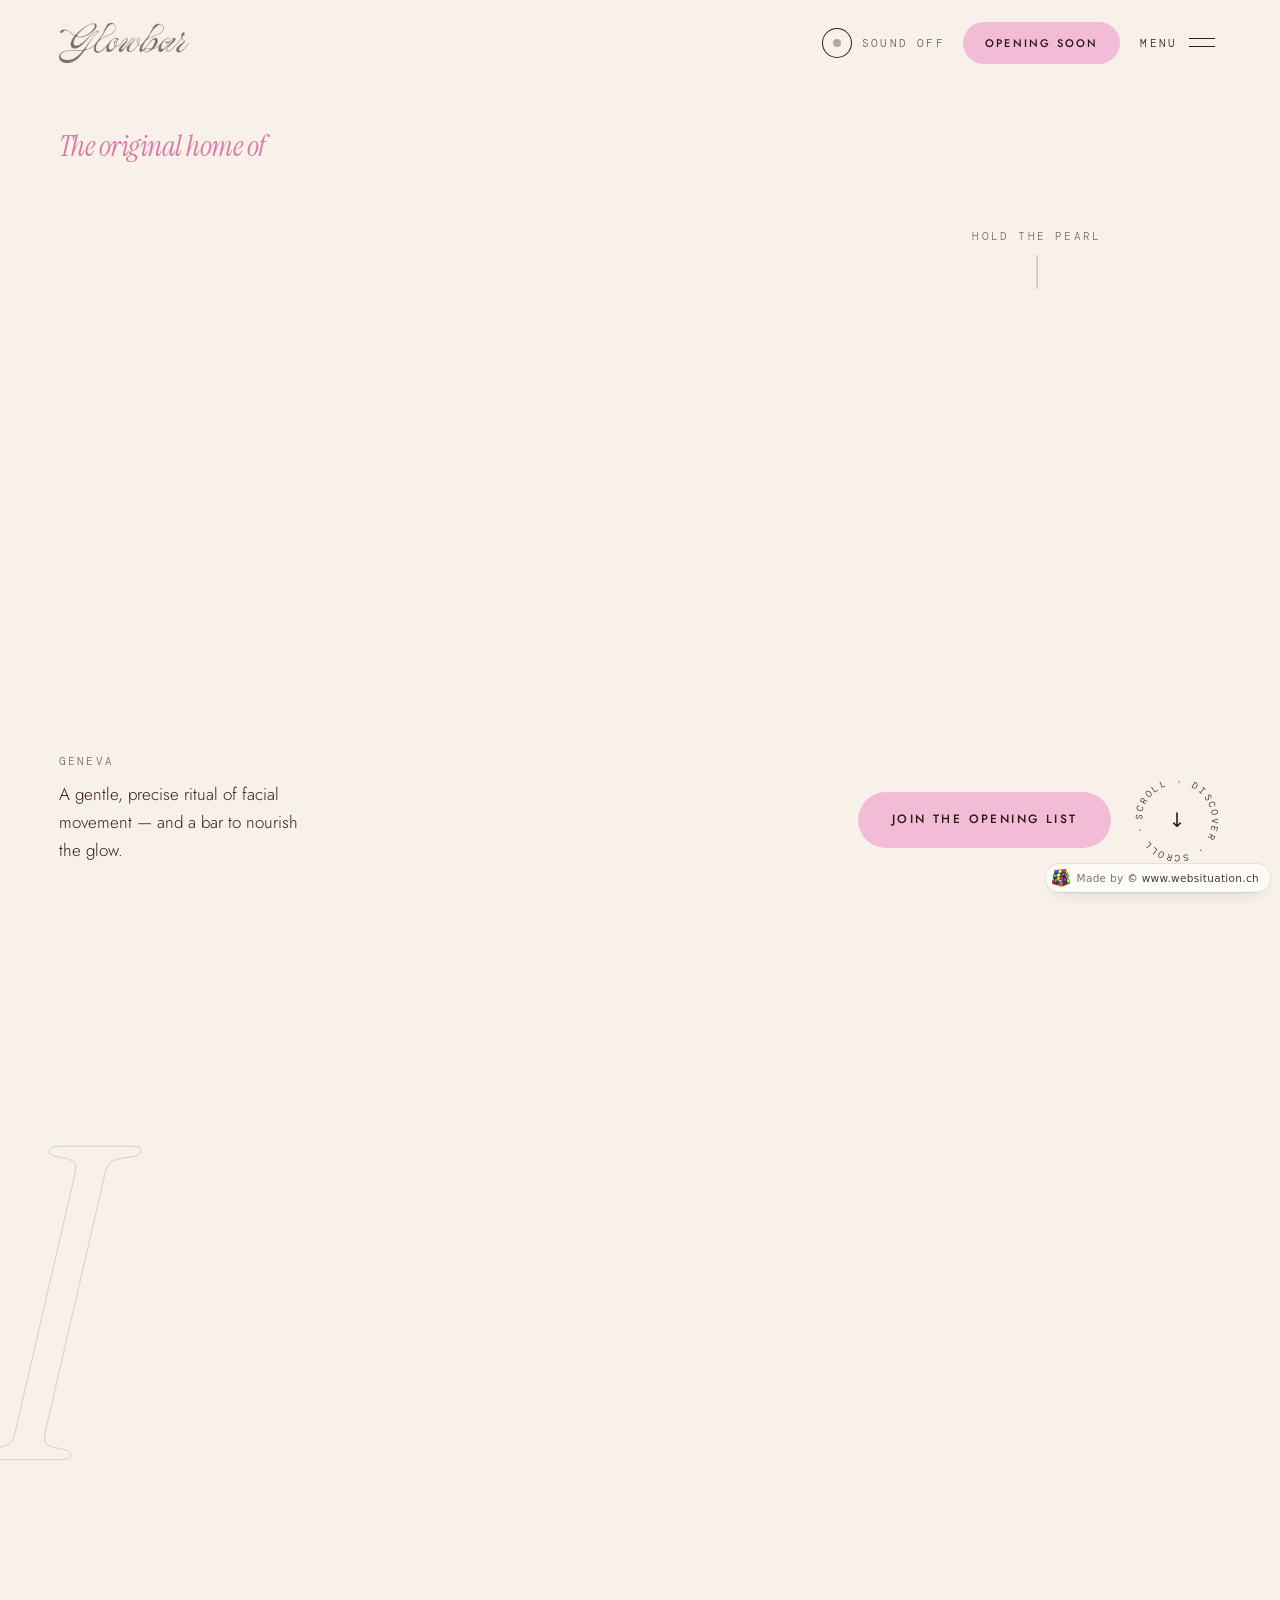
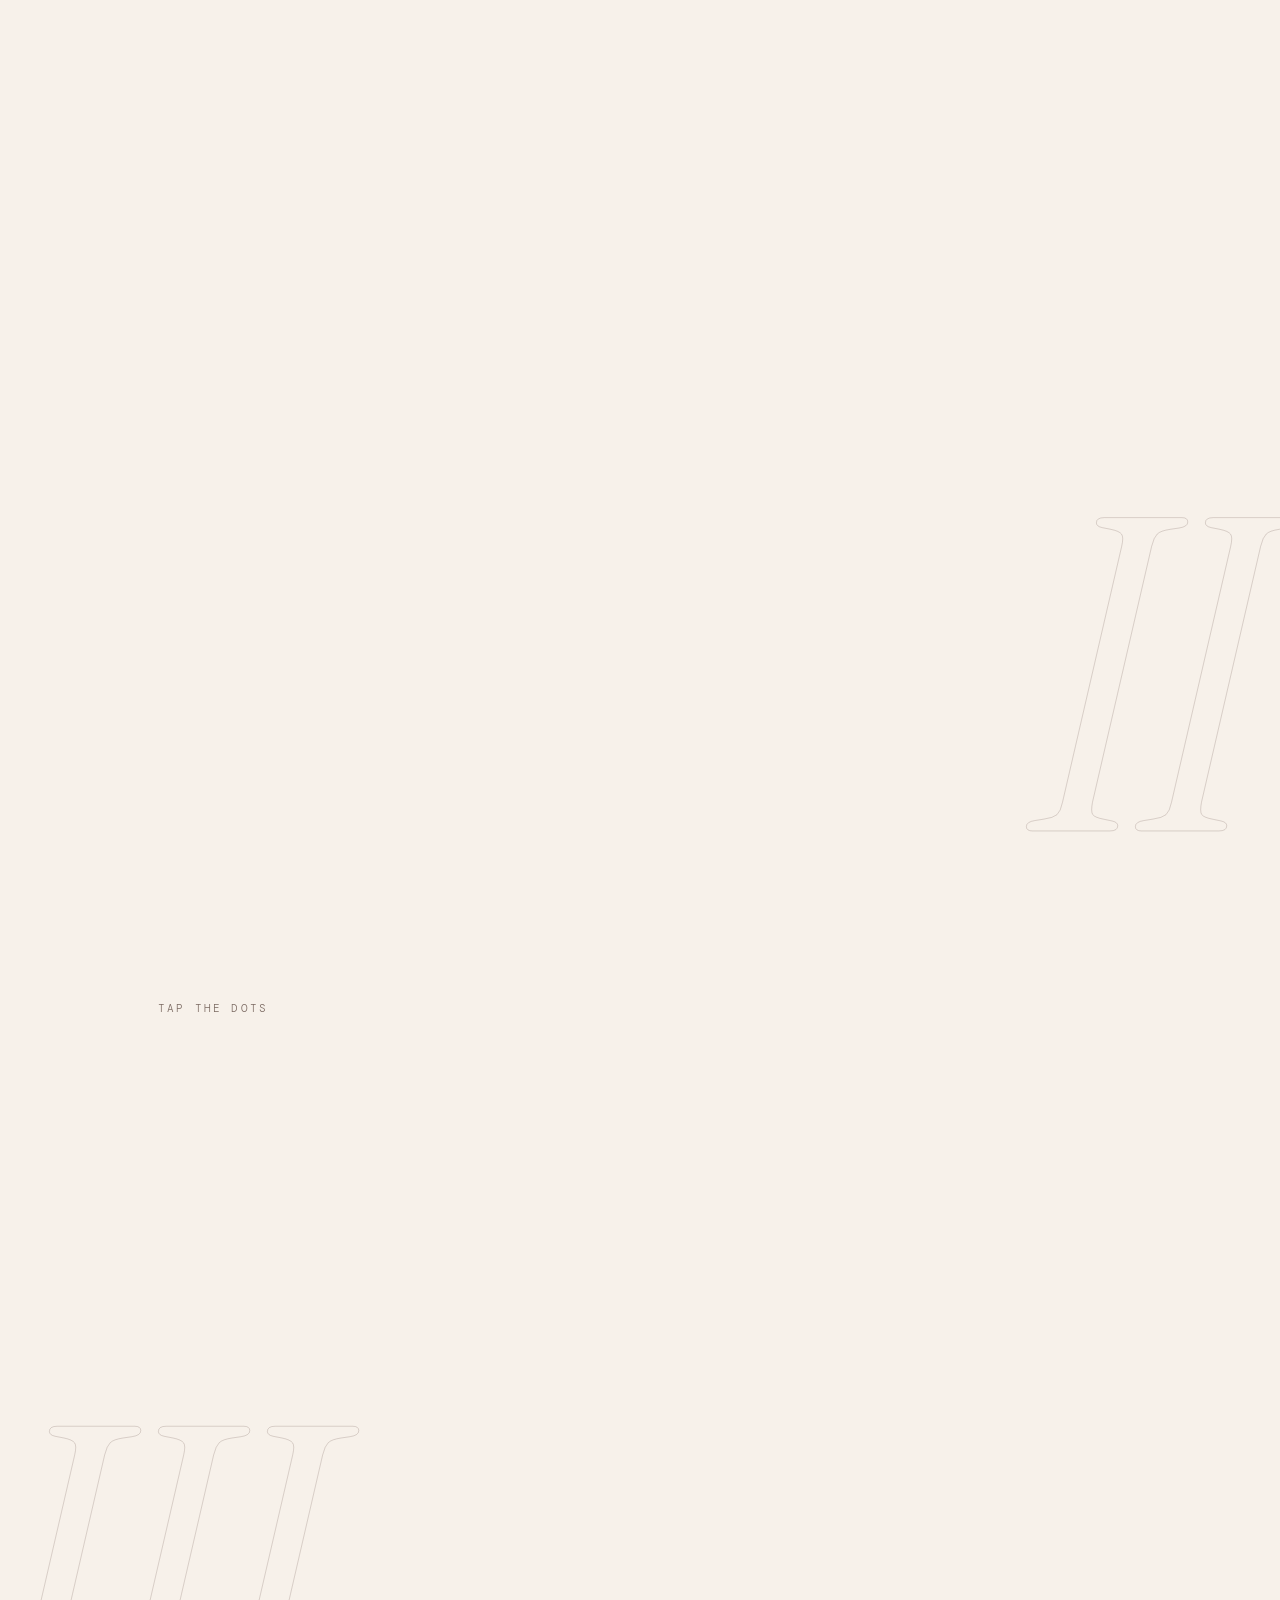
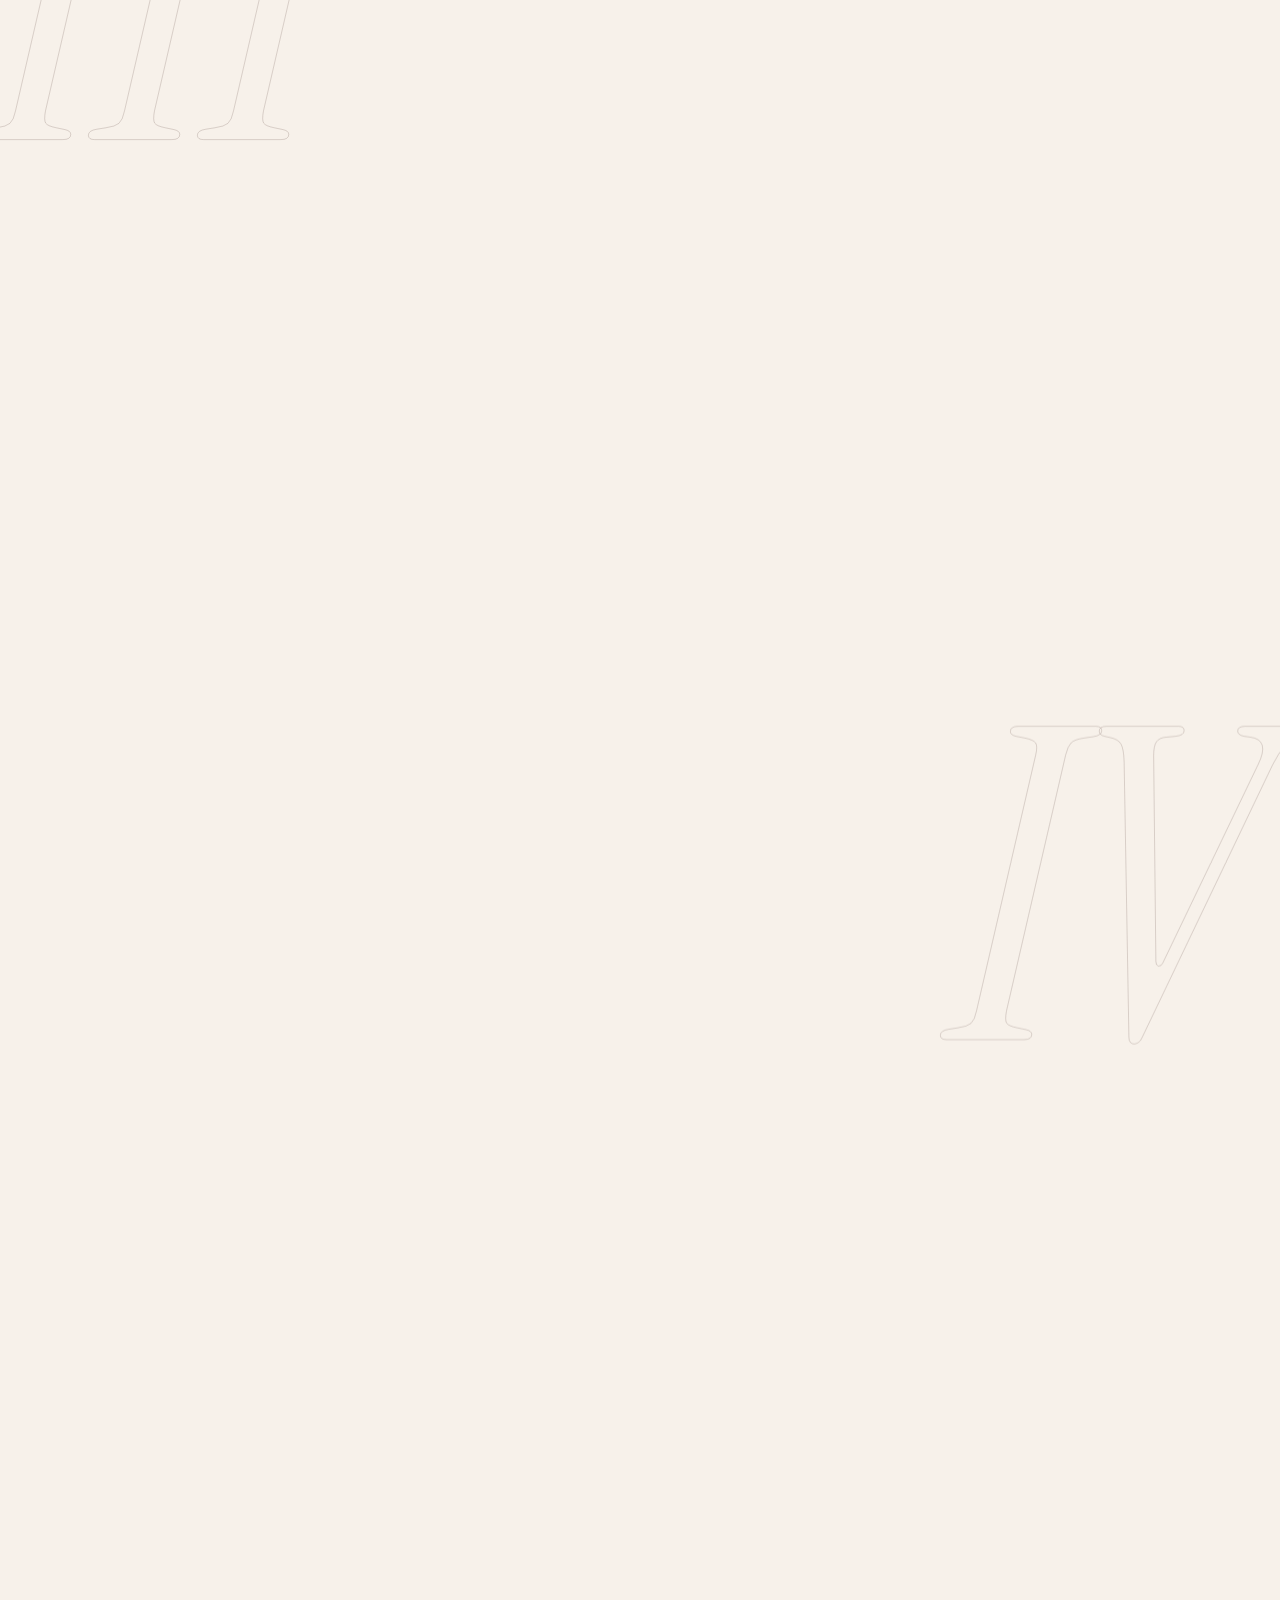
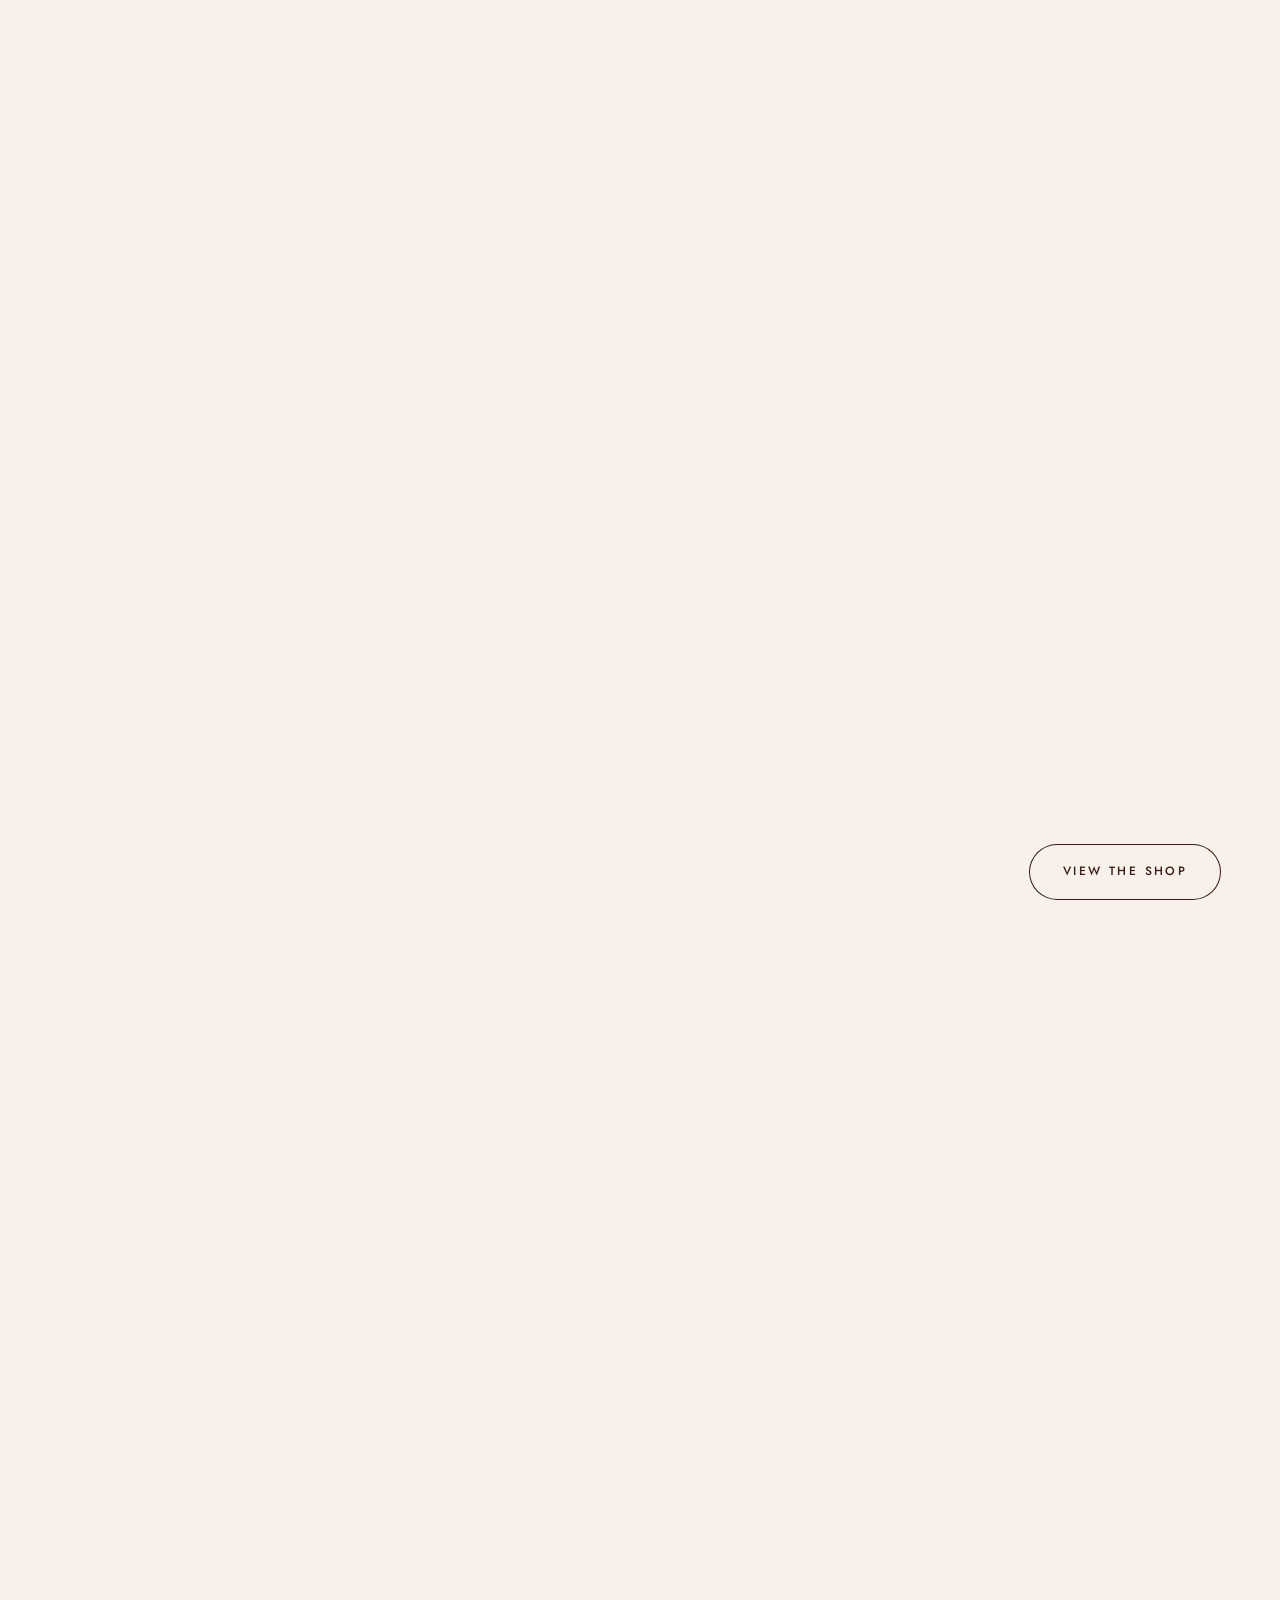
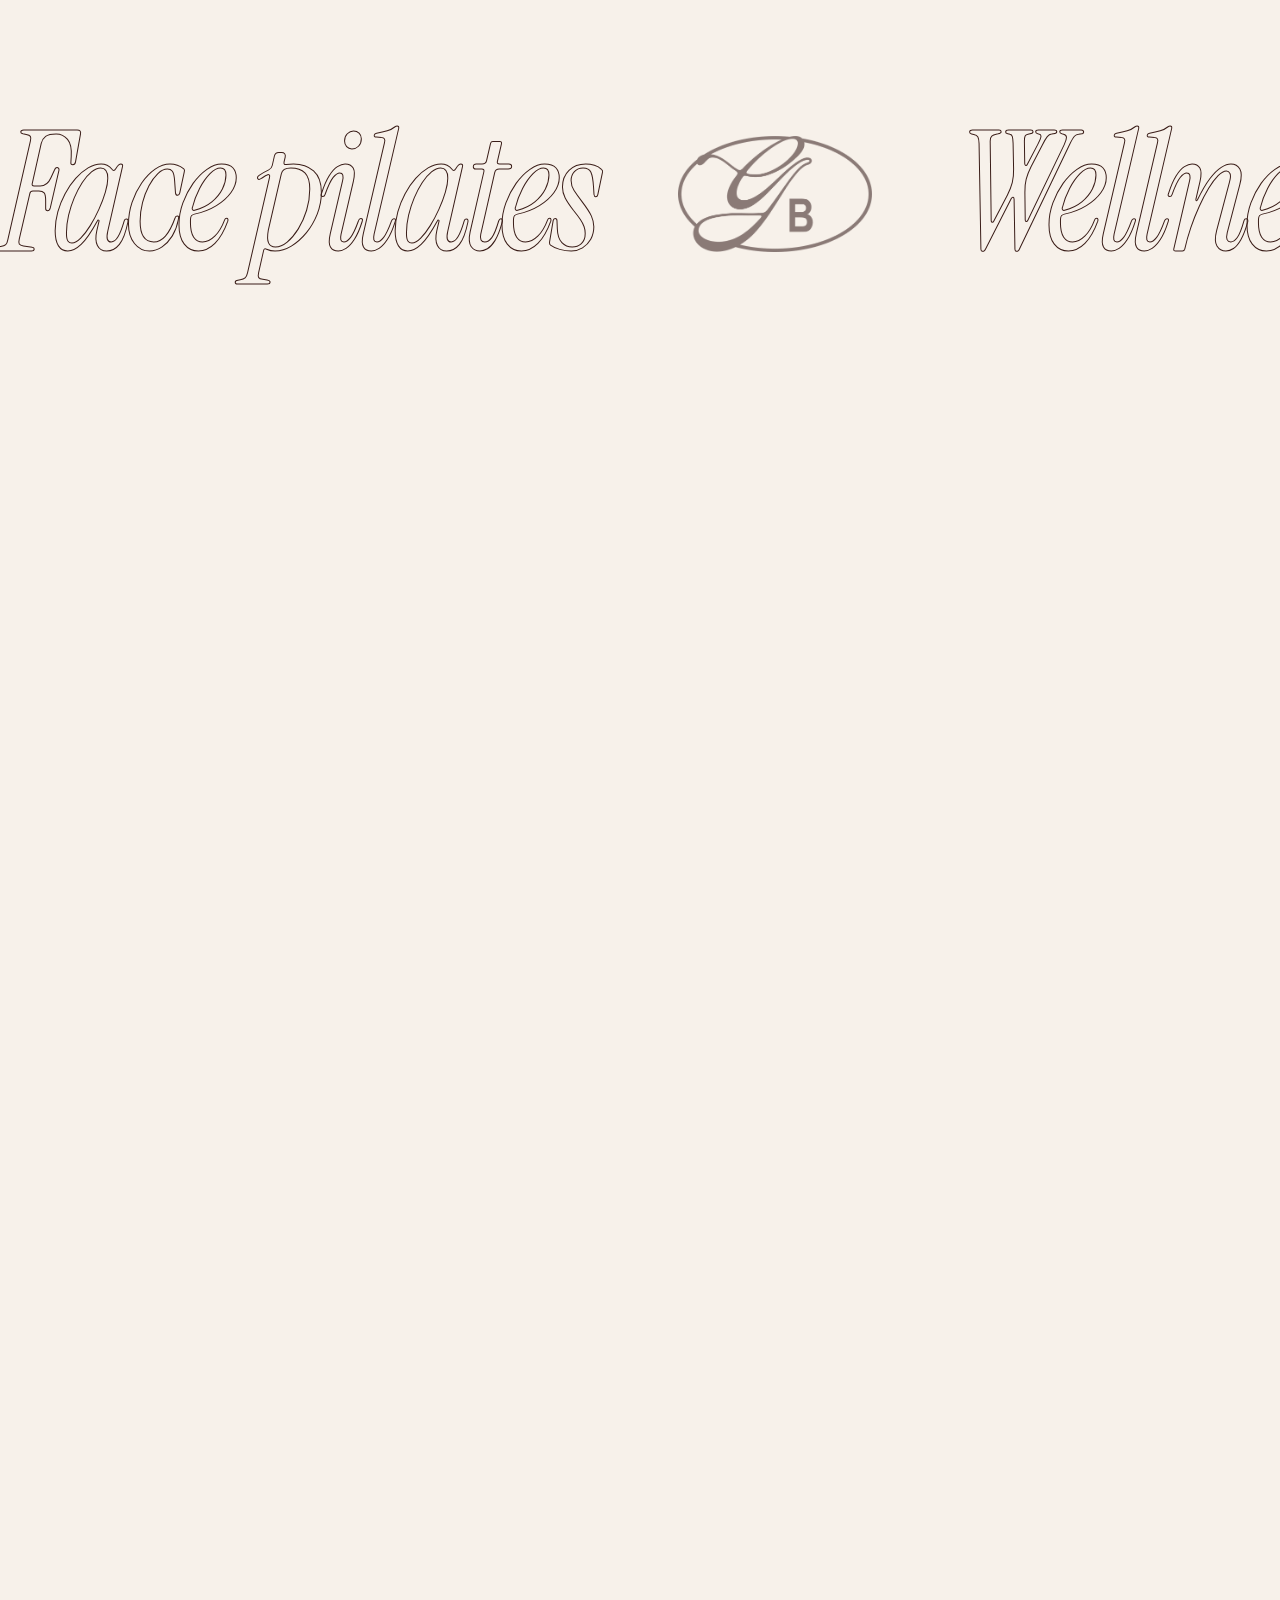
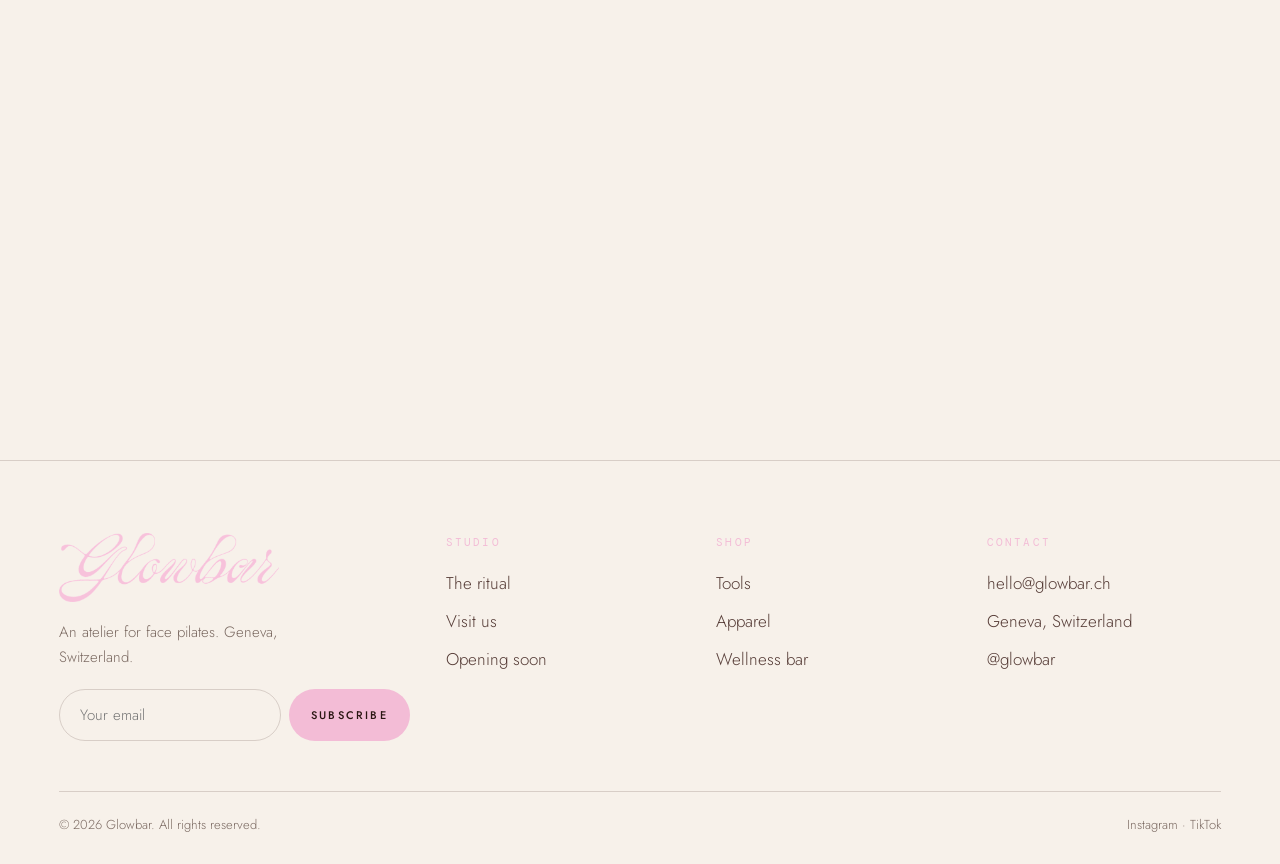
==== commit 7c966373: "Favicon Glowbar (monogramme) sur la page de présentation et toutes les pages des 4 versions Co-Autho" ====
--- a/1-perle/index.html
+++ b/1-perle/index.html
@@ -7,7 +7,6 @@
 <title>Glowbar — The Original Home of Face Pilates | Geneva</title>
 <meta name="description" content="Glowbar — the original home of face pilates in Geneva. A gentle, precise ritual of facial movement, and a wellness bar to nourish the glow.">
 <meta name="theme-color" content="#F7F1EA">
-<link rel="icon" href="assets/logos/monogram-taupe.png">
 <link rel="preload" as="image" href="assets/hero-model.webp" type="image/webp">
 <link rel="preconnect" href="https://fonts.googleapis.com">
 <link rel="preconnect" href="https://fonts.gstatic.com" crossorigin>
@@ -17,6 +16,9 @@
   try{ if(sessionStorage.getItem('glowbar-v4-seen')) document.documentElement.classList.add('seen'); }catch(e){}
 </script>
 <link rel="stylesheet" href="styles.css?v=6">
+<link rel="icon" href="favicon.ico" sizes="any">
+<link rel="icon" type="image/png" sizes="32x32" href="favicon-32.png">
+<link rel="apple-touch-icon" href="apple-touch-icon.png">
 </head>
 <body data-theme="light">
 
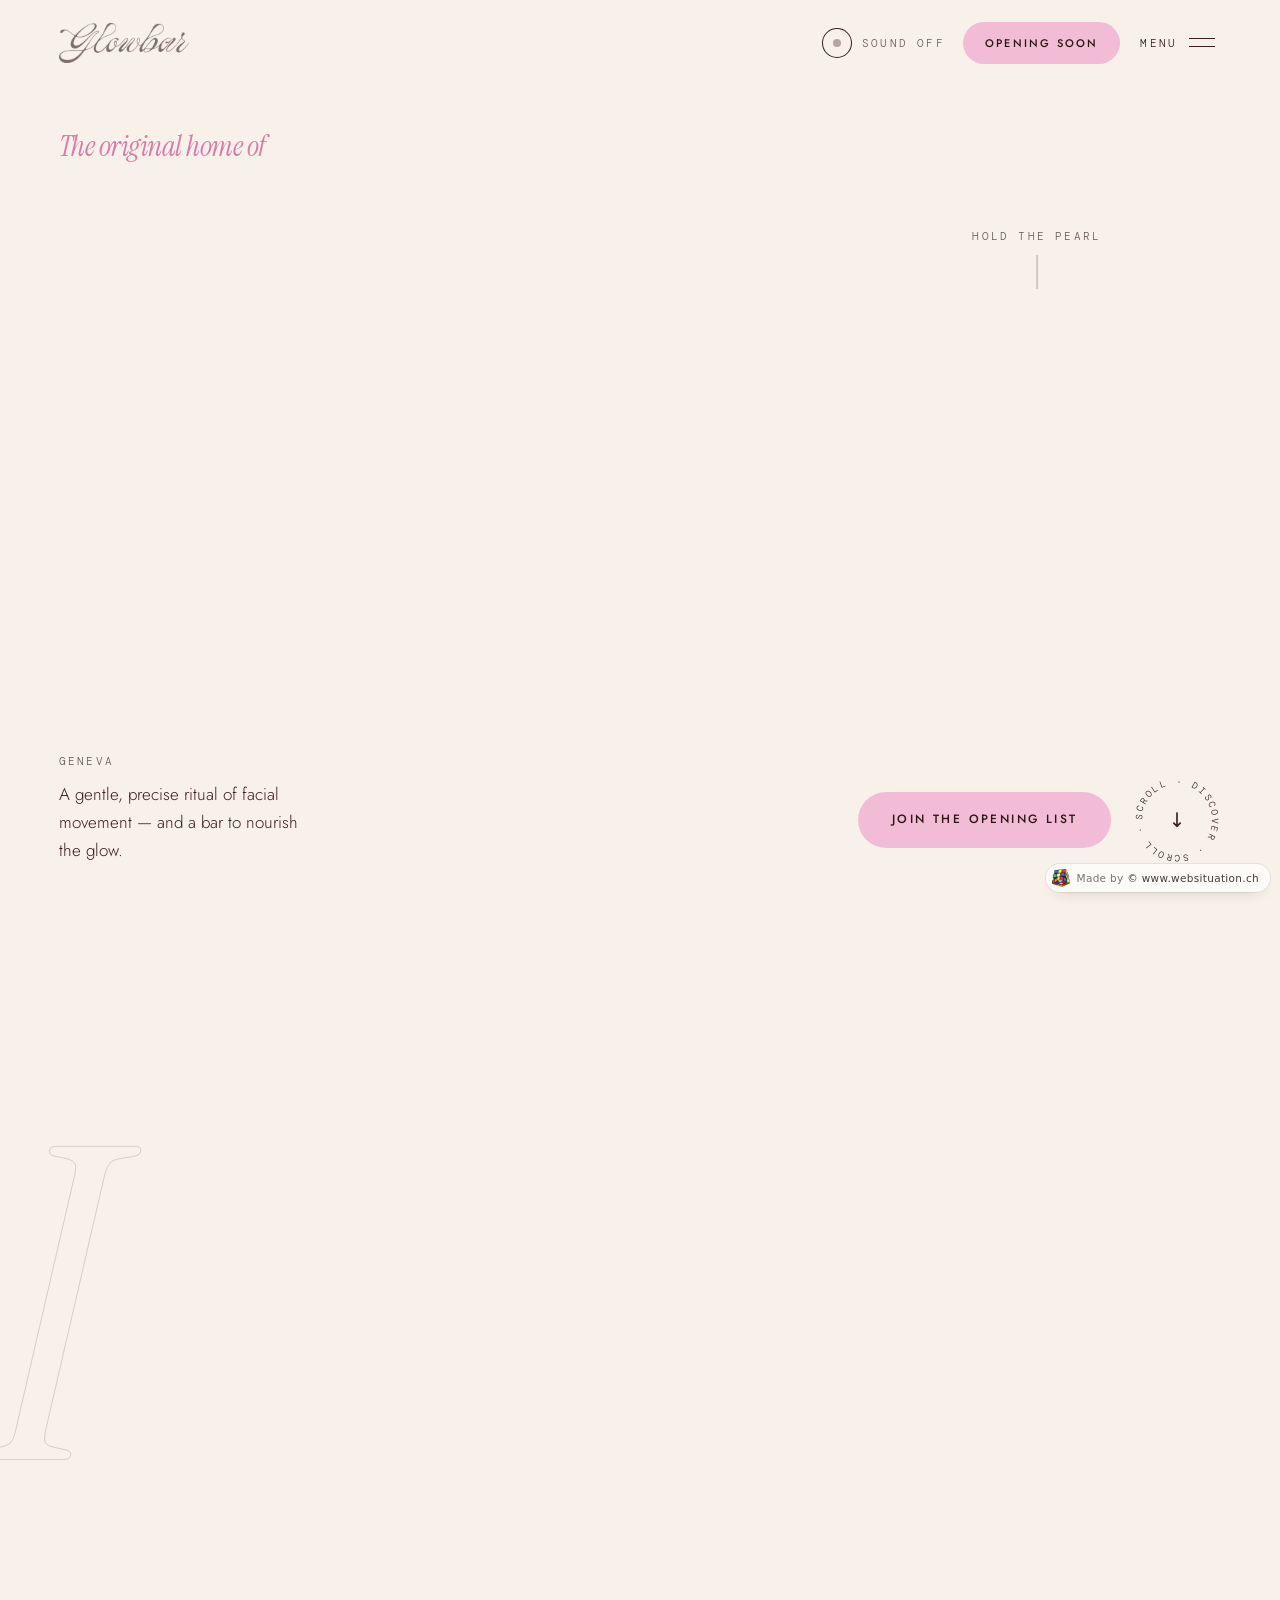
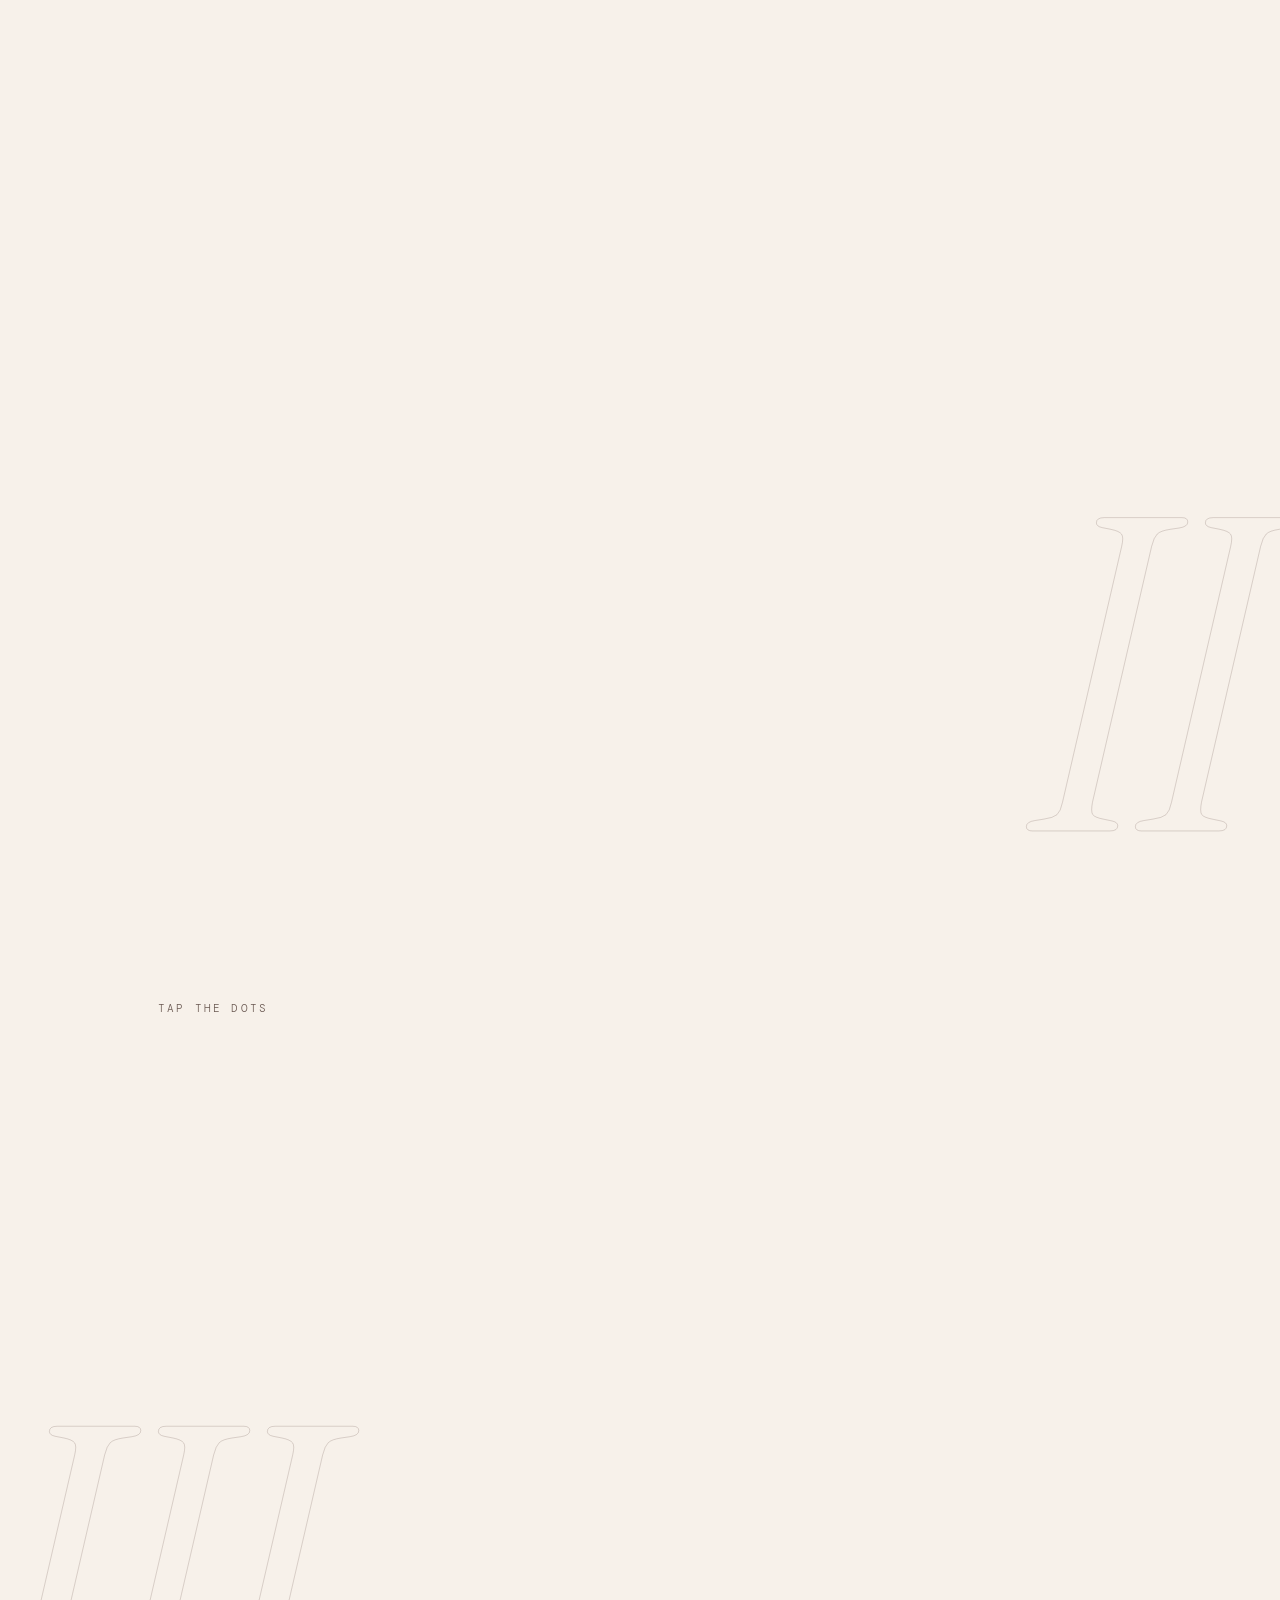
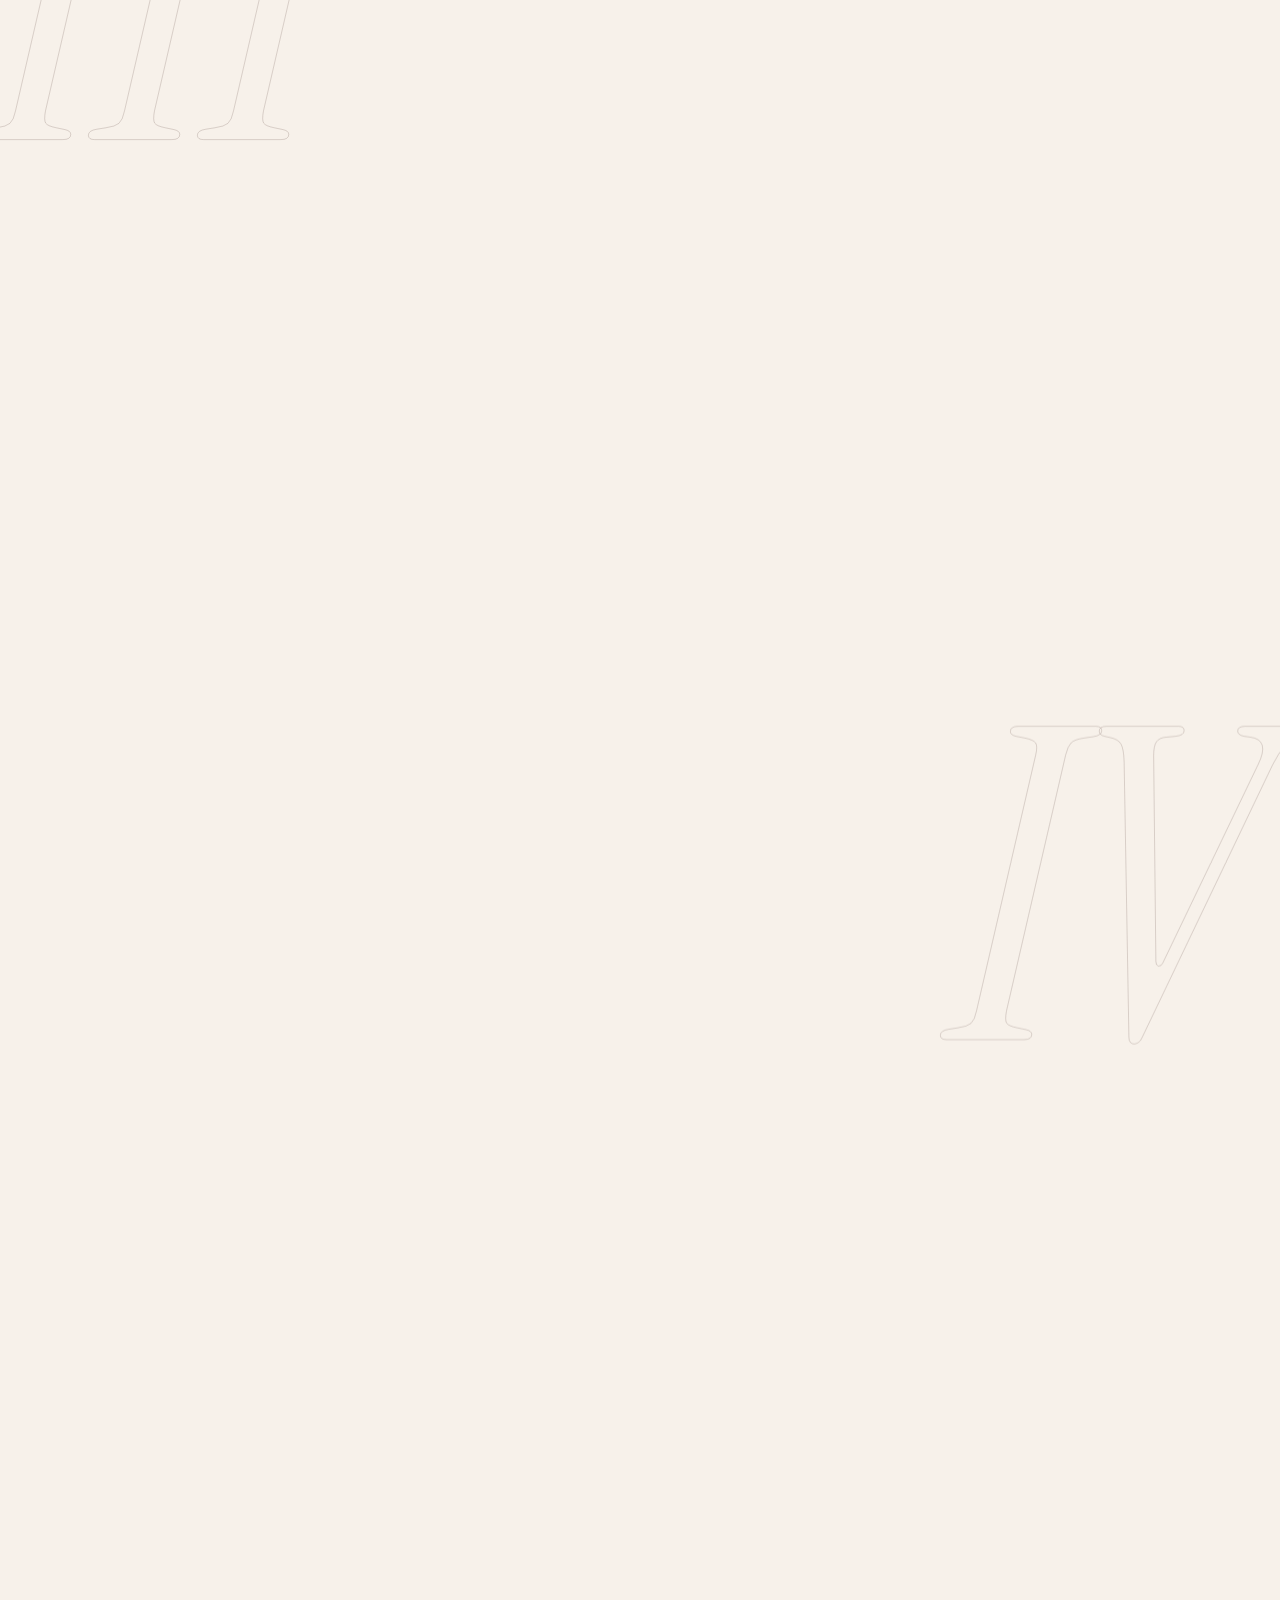
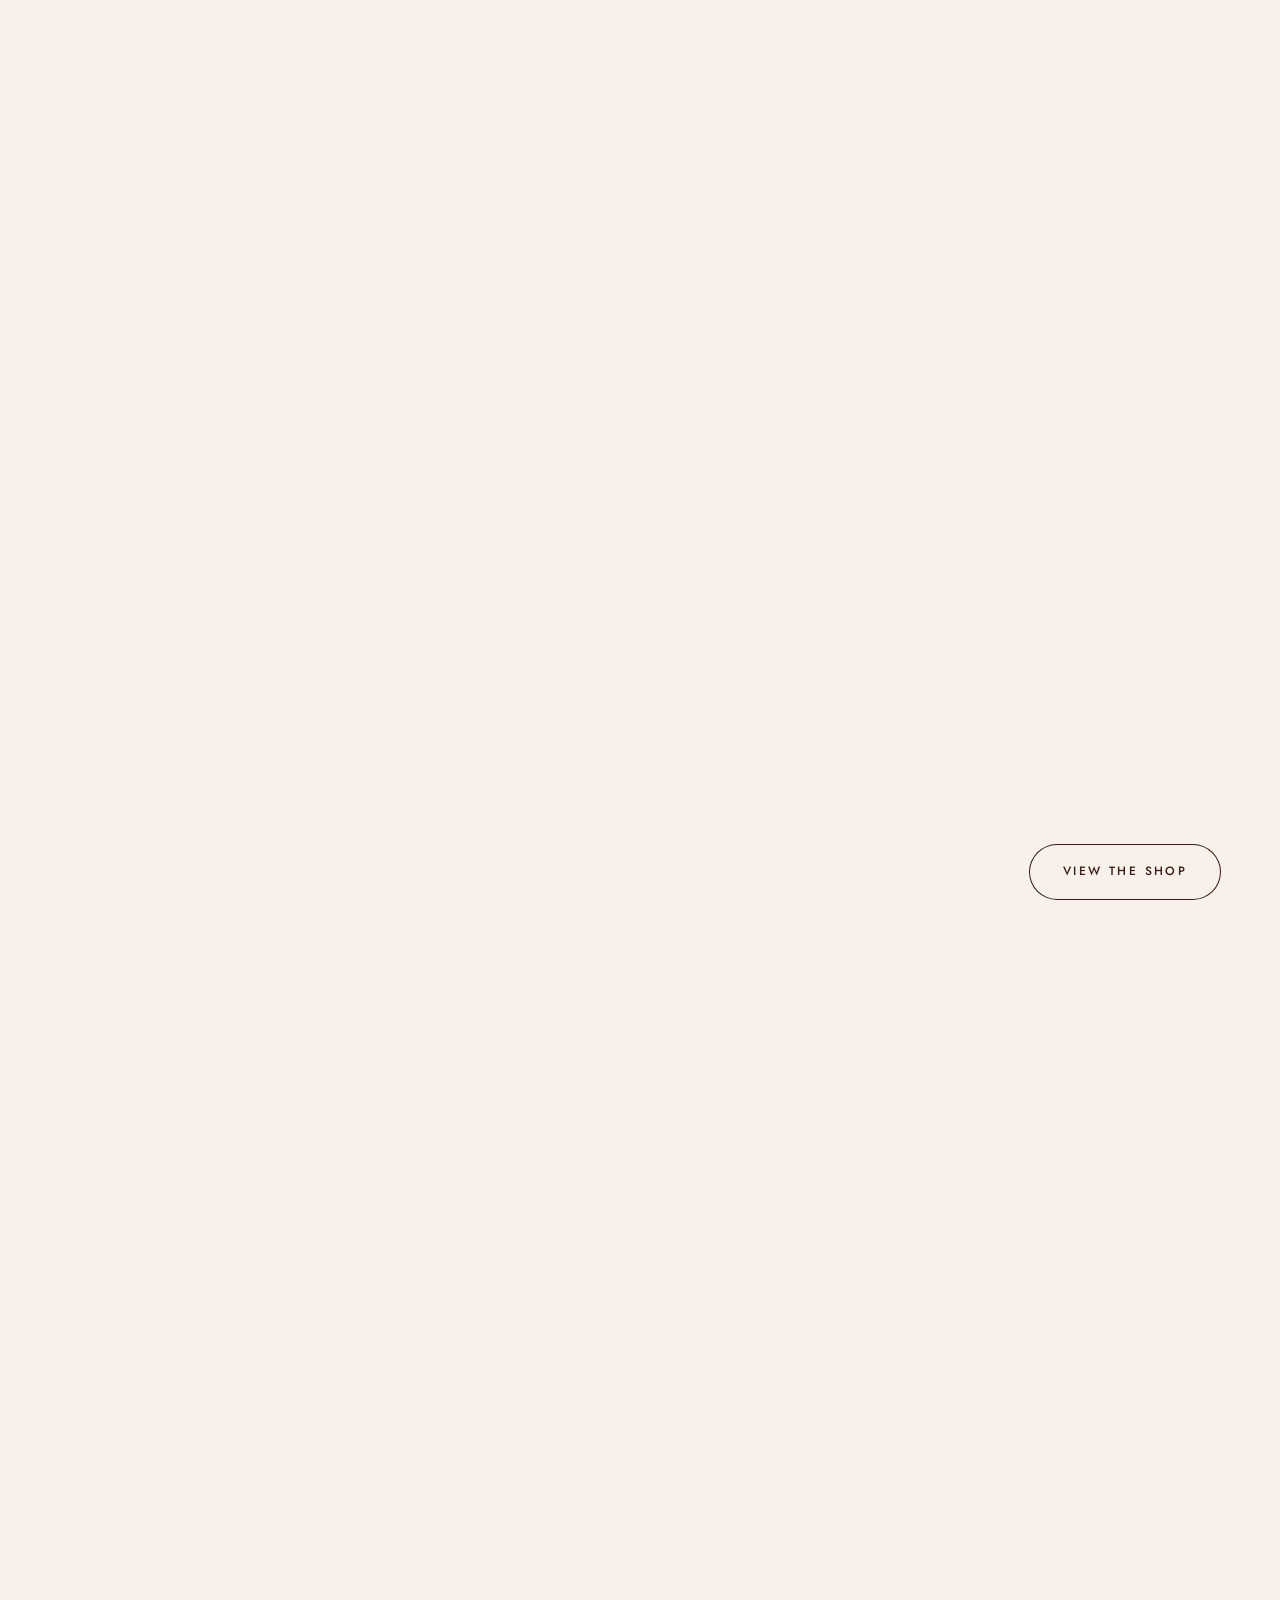
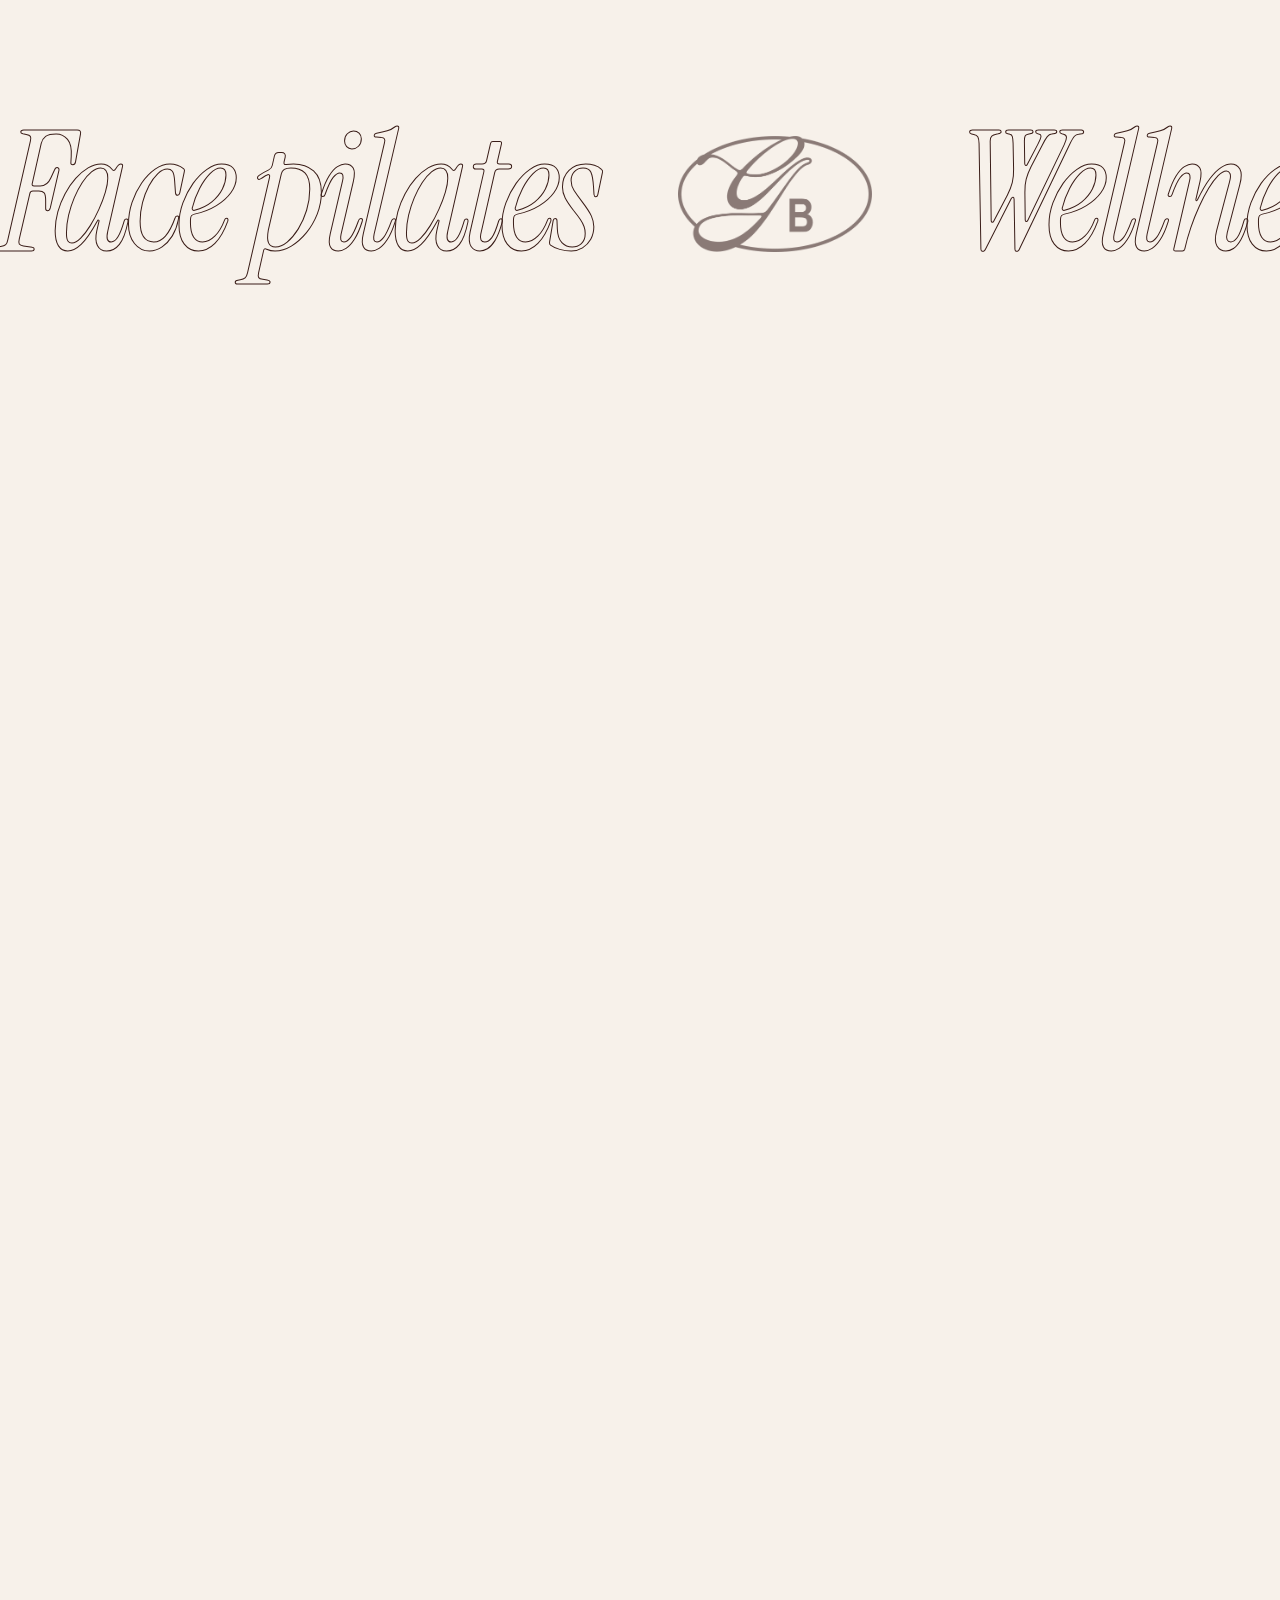
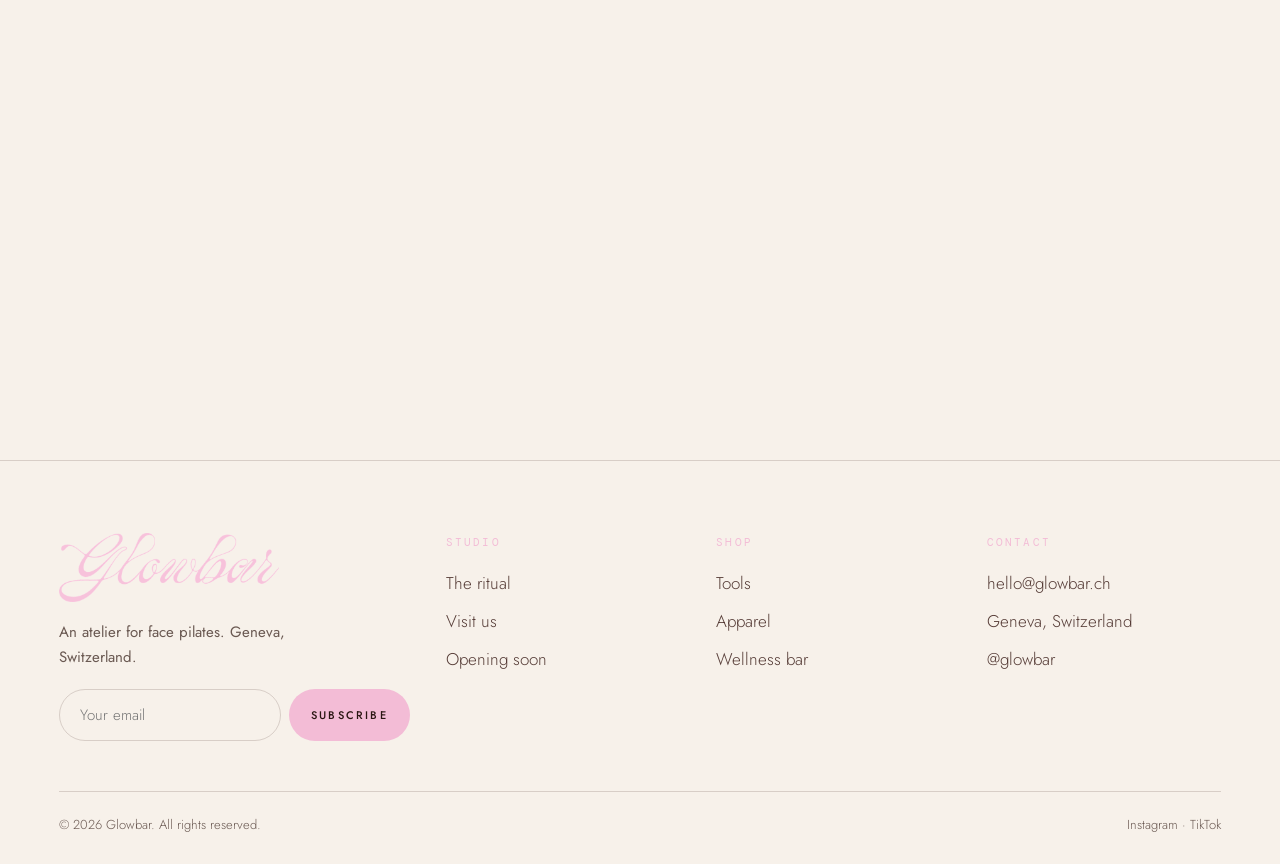
==== commit 112ea90e: "Version 1 (3D) : texte plus contrasté dans les sections sombres, voile derrière le menu - Légendes d" ====
--- a/1-perle/index.html
+++ b/1-perle/index.html
@@ -15,7 +15,7 @@
   document.documentElement.classList.add('js');
   try{ if(sessionStorage.getItem('glowbar-v4-seen')) document.documentElement.classList.add('seen'); }catch(e){}
 </script>
-<link rel="stylesheet" href="styles.css?v=6">
+<link rel="stylesheet" href="styles.css?v=10">
 <link rel="icon" href="favicon.ico" sizes="any">
 <link rel="icon" type="image/png" sizes="32x32" href="favicon-32.png">
 <link rel="apple-touch-icon" href="apple-touch-icon.png">
@@ -150,7 +150,7 @@
 
   <!-- PROOF -->
   <section class="proof" data-sec data-theme="dark">
-    <i class="anchor" data-pearl data-r="36" data-rm="30" data-a="#F3BCD6" data-b="#B14E7F" style="left:82%;top:58%"></i>
+    <i class="anchor a-proof" data-pearl data-r="36" data-rm="24" data-a="#F3BCD6" data-b="#B14E7F"></i>
     <span class="mono rv" style="margin-bottom:26px;color:var(--muted)">Why the face deserves a workout</span>
     <h2 data-split>Beauty has evolved everywhere except <em>the face.</em></h2>
     <div class="stats">
@@ -235,7 +235,7 @@
 
 <script src="assets/lenis.min.js"></script>
 <script src="pearl.js?v=2"></script>
-<script src="main.js?v=2"></script>
+<script src="main.js?v=3"></script>
 <style>
 .ws-mark{position:fixed;right:10px;bottom:8px;z-index:140;display:inline-flex;align-items:center;gap:7px;padding:5px 11px 5px 6px;border-radius:999px;
   background:rgba(255,255,255,.78);-webkit-backdrop-filter:blur(8px);backdrop-filter:blur(8px);box-shadow:0 0 0 1px rgba(40,30,28,.08),0 6px 18px -10px rgba(0,0,0,.35);
--- a/1-perle/styles.css
+++ b/1-perle/styles.css
@@ -3,7 +3,7 @@
 :root{
   --ivory:#F7F1EA; --blush:#F8E3EA; --cocoa:#2A1613; --brown:#4A211C; --ink:#3A1D18;
   --pink:#F3BCD6; --pink-soft:#FBE6EF; --pink-deep:#D97BA8; --honey:#D9A96B;
-  --bg:var(--ivory); --fg:var(--ink); --muted:#7B6A62; --line:rgba(58,29,24,.16);
+  --bg:var(--ivory); --fg:var(--ink); --muted:#6A5952; --line:rgba(58,29,24,.16);
 
   --serif:'Instrument Serif','Times New Roman',serif;
   --sans:'Jost',system-ui,sans-serif;
@@ -14,7 +14,7 @@
   --ease-io:cubic-bezier(.76,0,.24,1);
 }
 body[data-theme="blush"]{ --bg:var(--blush); }
-body[data-theme="dark"]{ --bg:var(--cocoa); --fg:#F7ECE6; --muted:rgba(247,236,230,.66); --line:rgba(247,236,230,.2); }
+body[data-theme="dark"]{ --bg:var(--cocoa); --fg:#F7ECE6; --muted:rgba(247,236,230,.9); --line:rgba(247,236,230,.24); }
 
 *,*::before,*::after{ box-sizing:border-box; }
 html{ background:var(--ivory); overflow-anchor:none; overflow-x:clip; max-width:100%; }
@@ -51,6 +51,7 @@
 .anchor{ position:absolute; width:0; height:0; pointer-events:none; }
 .a-hero{ left:81%; top:50%; }
 /* final section : the pearl only rises under the content, so the text stays readable */
+.a-proof{ left:96%; top:62%; }
 .a-final{ left:50%; top:calc(100% + 22vmin); }
 .no-gl .anchor::after{ content:""; position:absolute; width:calc(var(--r,12) * 2vmin); aspect-ratio:1; left:calc(var(--r,12) * -1vmin); top:calc(var(--r,12) * -1vmin);
   border-radius:50%; background:radial-gradient(circle at 32% 28%,#fff,var(--pink-soft) 25%,var(--pink) 70%,var(--pink-deep) 130%); opacity:.8; }
@@ -90,6 +91,10 @@
 .nav{ position:fixed; left:0; right:0; top:0; z-index:120; display:flex; align-items:center; justify-content:space-between; padding:20px var(--edge);
   transition:transform .7s var(--ease), color .6s; }
 .nav.hide{ transform:translateY(-120%); }
+/* voile derrière le menu dès qu'on défile : le logo ne se mélange plus au texte */
+.nav::before{ content:""; position:absolute; left:0; right:0; top:0; bottom:-26px; z-index:-1; pointer-events:none; opacity:0; transition:opacity .45s var(--ease), background .9s var(--ease);
+  background:linear-gradient(to bottom, var(--bg) 0%, var(--bg) 58%, transparent 100%); }
+.nav.solid::before{ opacity:.94; }
 .brand{ position:relative; display:block; width:130px; }
 .brand img{ width:100%; transition:opacity .5s, transform .6s var(--ease); }
 .brand .logo-dark{ position:absolute; left:0; top:0; opacity:0; }
@@ -224,10 +229,12 @@
 /* ---------- proof (dark) ---------- */
 .proof{ position:relative; min-height:100svh; padding:clamp(100px,16vh,180px) var(--edge); display:flex; flex-direction:column; justify-content:center; }
 .proof h2{ font-size:clamp(46px,6.4vw,106px); line-height:.95; max-width:13ch; margin-bottom:clamp(50px,9vh,110px); position:relative; z-index:2; }
-.stats{ display:grid; grid-template-columns:repeat(3,minmax(0,1fr)); gap:clamp(20px,3vw,48px); position:relative; z-index:2; max-width:1000px; }
+.stats{ display:grid; grid-template-columns:repeat(3,minmax(0,1fr)); gap:clamp(20px,3vw,48px); position:relative; z-index:2; max-width:920px; }
 .stat{ border-top:1px solid var(--line); padding-top:22px; }
 .stat b{ display:block; font-family:var(--serif); font-weight:400; font-size:clamp(70px,10vw,168px); line-height:.9; letter-spacing:-.04em; margin-bottom:14px; }
-.stat p{ color:var(--muted); font-size:15.5px; max-width:24ch; }
+.stat p{ color:#FFFFFF; font-weight:400; font-size:16.5px; line-height:1.6; max-width:26ch; text-shadow:0 1px 16px rgba(26,12,10,.75), 0 0 2px rgba(26,12,10,.5); }
+.proof .mono{ color:#F7ECE6 !important; }
+.final p, footer p{ font-weight:400; }
 
 /* ---------- scroll-linked marquee ---------- */
 .marquee{ overflow:hidden; padding:clamp(40px,8vh,100px) 0; }
@@ -328,13 +335,16 @@
   .f-tall{ max-width:82%; margin:0 auto !important; }
   .stats{ grid-template-columns:1fr; }
   .stat{ display:grid; grid-template-columns:auto 1fr; gap:20px; align-items:end; }
-  .stat b{ font-size:30vw; margin:0; } .stat p{ padding-bottom:10px; }
+  .stat b{ font-size:30vw; margin:0; } .stat p{ padding-bottom:10px; font-size:17.5px; }
   .rail, .grid{ grid-template-columns:1fr; }
   .shop-head{ flex-direction:column; align-items:flex-start; }
   .foot-top{ grid-template-columns:1fr 1fr; }
   .final h2{ font-size:clamp(64px,22vw,150px); }
   .final{ padding-bottom:calc(20vmin + 76px); }
   .a-final{ top:calc(100% + 20vmin); }
+  /* chiffres : la perle se pose dans l'espace libre sous le texte, jamais derrière */
+  .proof{ padding-bottom:calc(48vmin + 56px); }
+  .a-proof{ left:62%; top:calc(100% - 26vmin); }
   .final-foot{ position:static; margin-top:60px; justify-content:center; }
   .sound span{ display:none; }
   .menu a{ font-size:clamp(26px,7.4vw,40px); }
